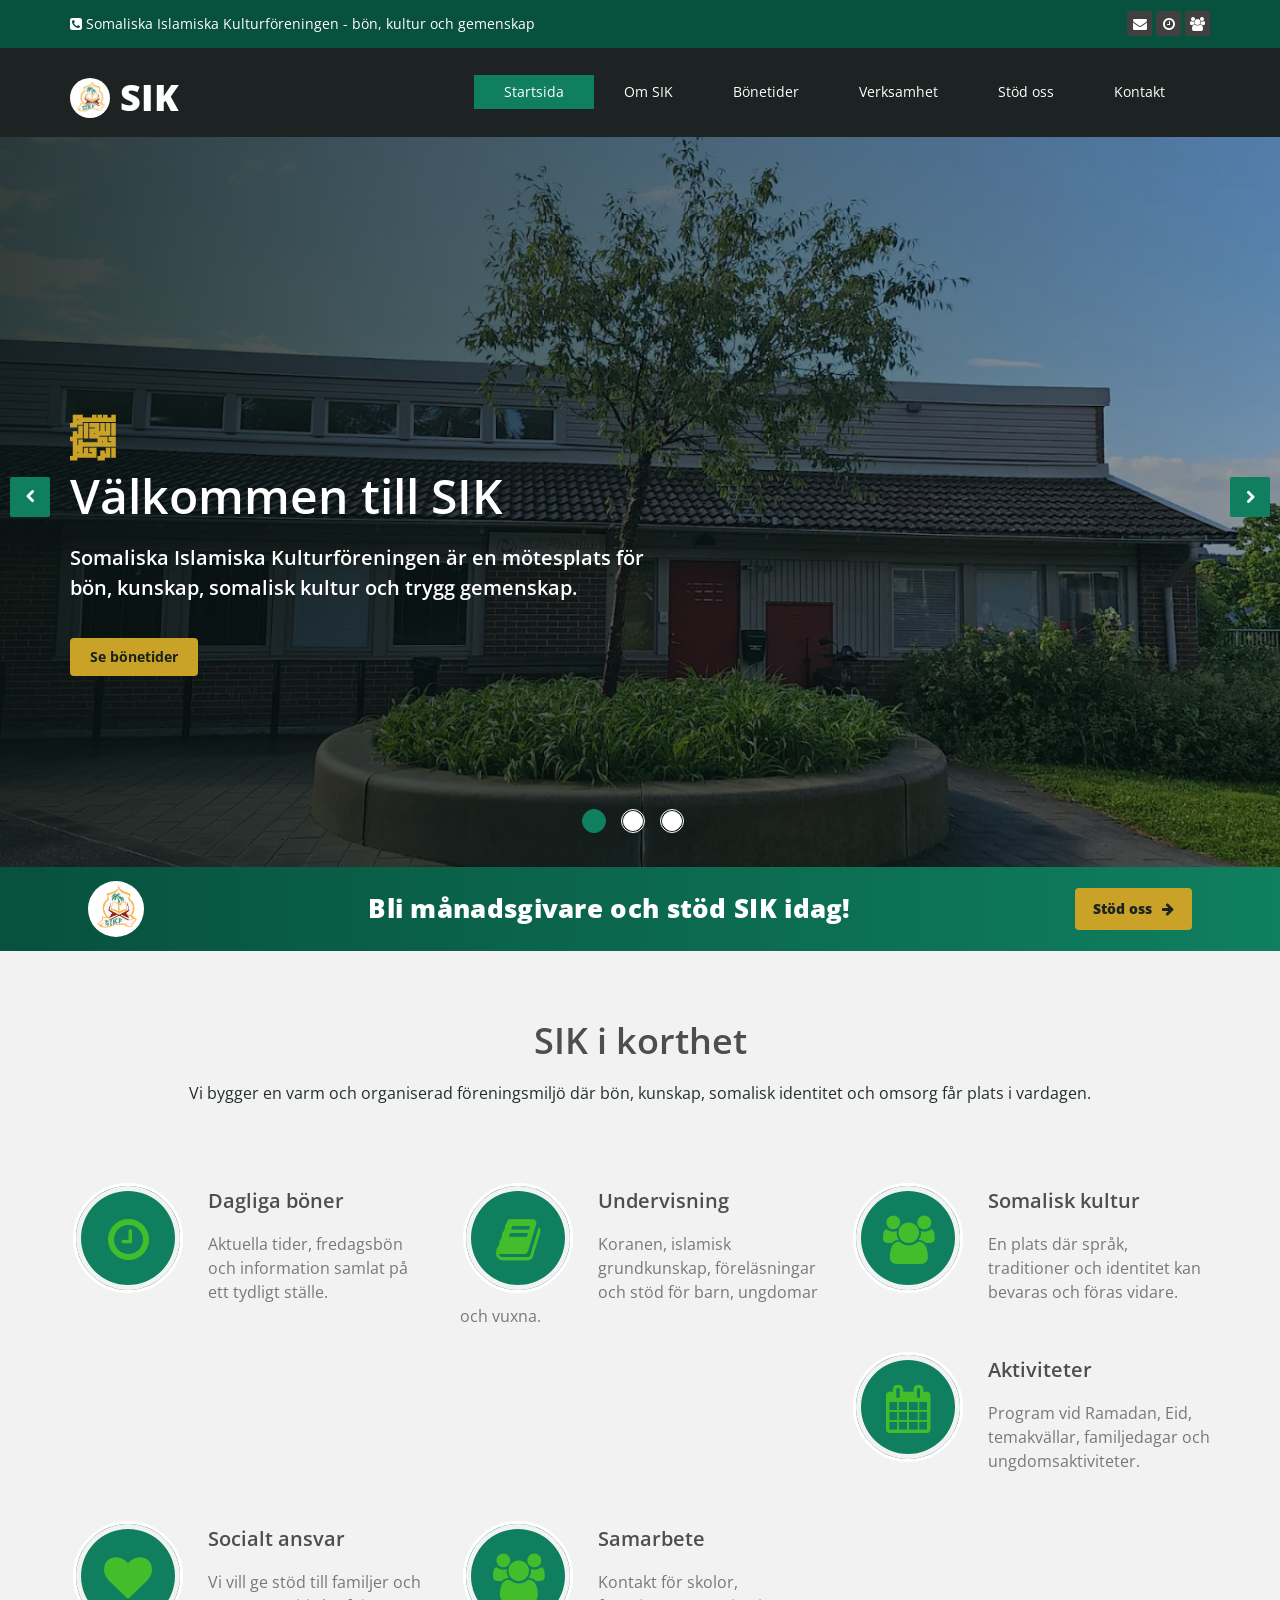
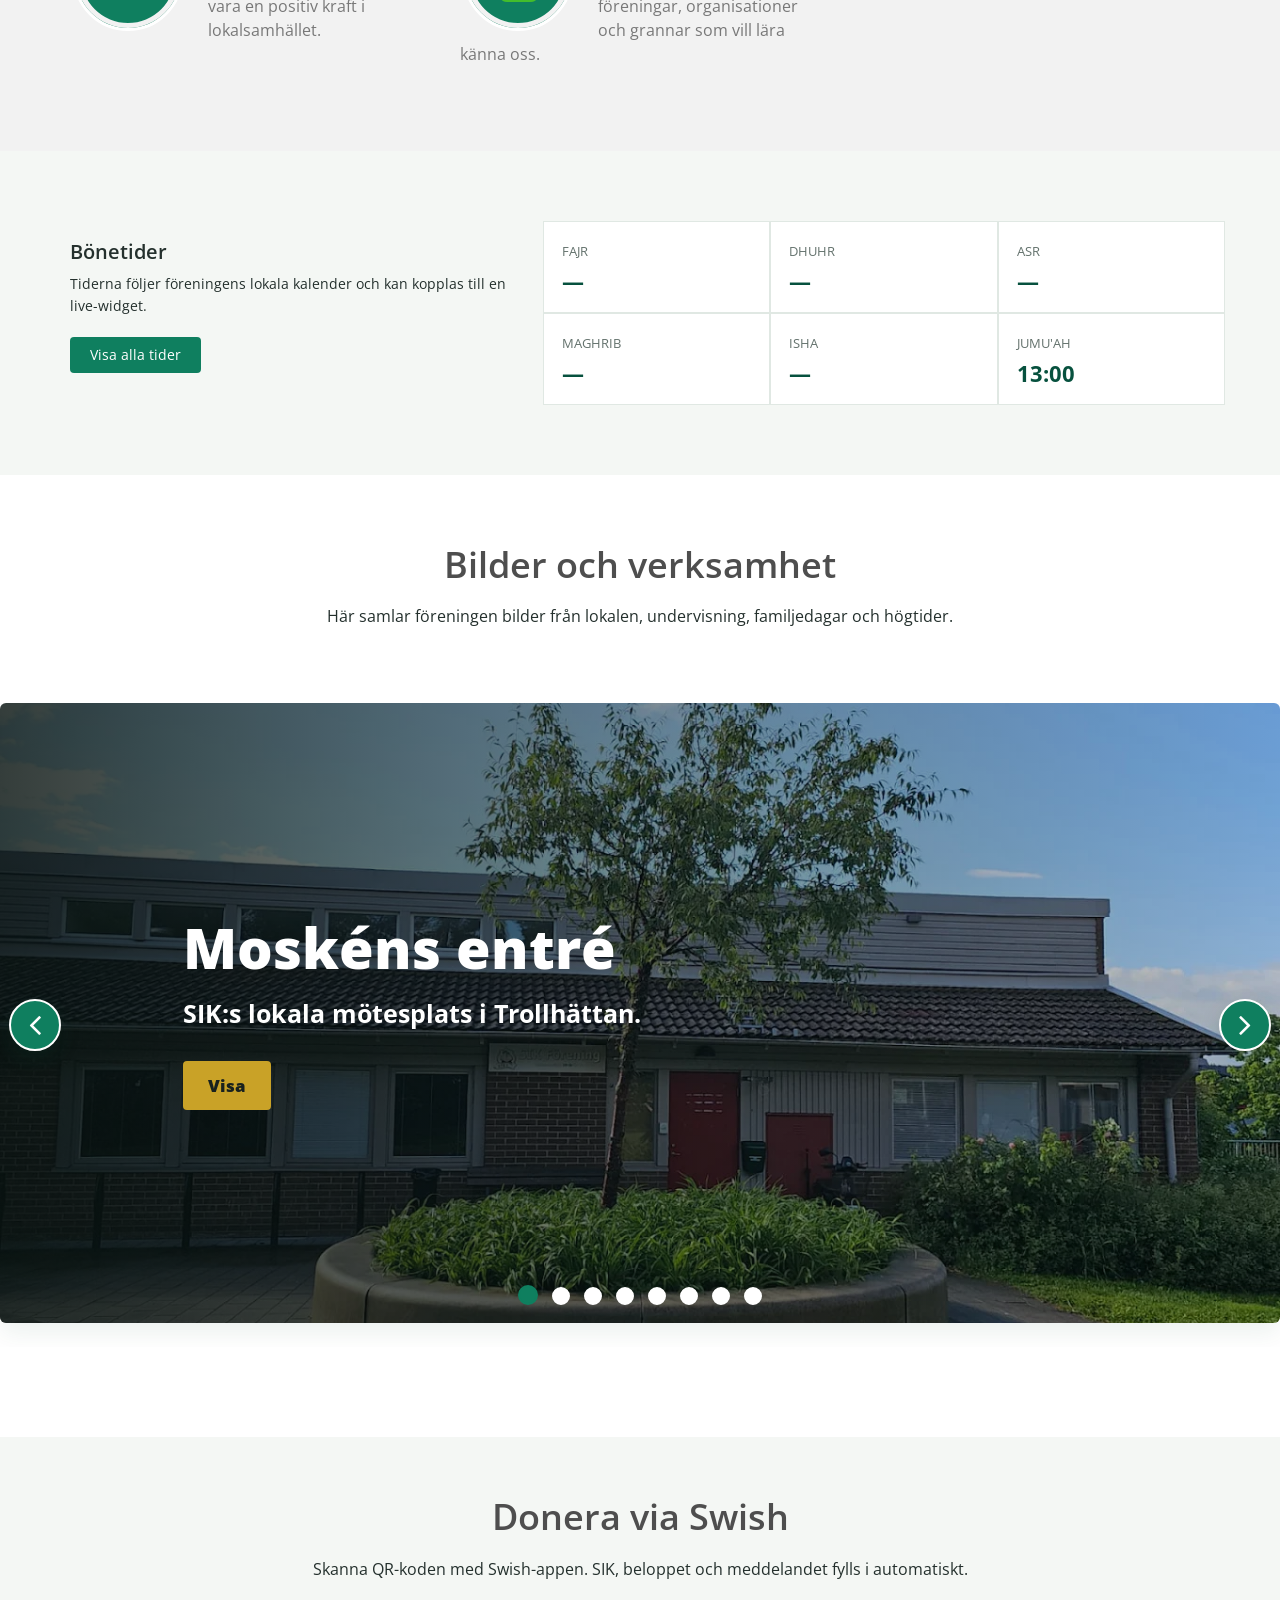
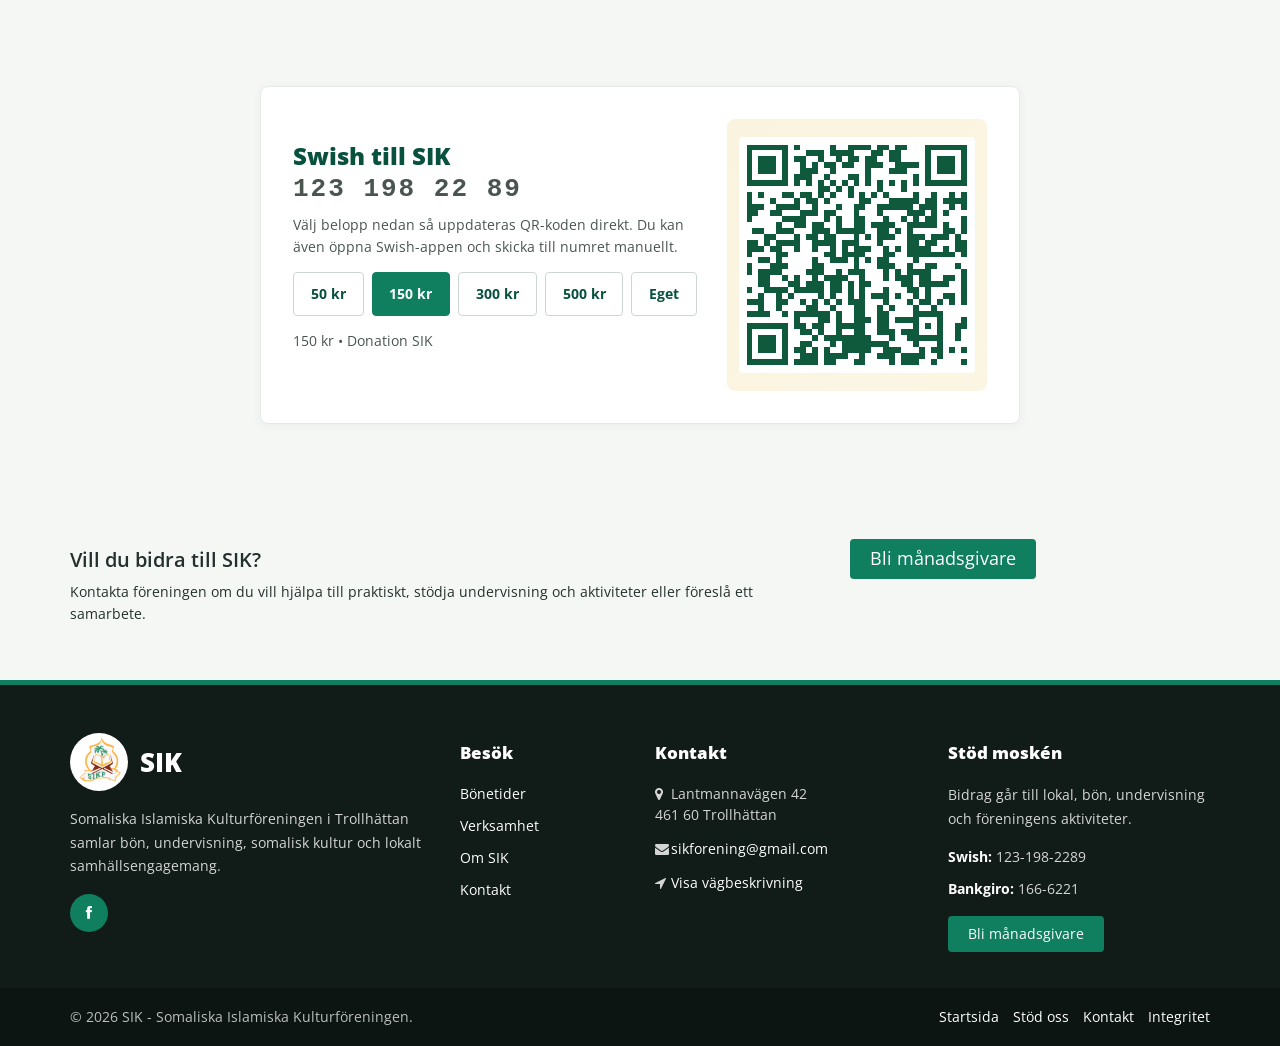
==== index.html @ 41d19cee "Rename SIK branding and polish Swedish copy" ====
<!DOCTYPE html>
<html lang="sv">
<head>
<meta charset="utf-8">
<meta name="viewport" content="width=device-width, initial-scale=1.0">
<meta name="description" content="SIK - Somaliska Islamiska Kulturföreningen, en mötesplats för bön, somalisk kultur, undervisning och gemenskap.">
<title>SIK | Somaliska Islamiska Kulturföreningen</title>
<link href="css/bootstrap.min.css" rel="stylesheet">
<link href="css/font-awesome.min.css" rel="stylesheet">
<link href="css/animate.min.css" rel="stylesheet">
<link href="css/main.css" rel="stylesheet">
<link href="css/responsive.css" rel="stylesheet">
<link href="css/custom.css" rel="stylesheet">
<link rel="shortcut icon" href="images/ico/favicon.ico">
</head>
<body class="homepage sik-site">
<header id="header">
<div class="top-bar">
<div class="container">
<div class="row">
<div class="col-sm-7 col-xs-12">
<div class="top-number"><p><i class="fa fa-phone-square"></i> Somaliska Islamiska Kulturföreningen - bön, kultur och gemenskap</p></div>
</div>
<div class="col-sm-5 col-xs-12">
<div class="social">
<ul class="social-share">
<li><a href="contact-us.html" aria-label="Kontakt"><i class="fa fa-envelope"></i></a></li>
<li><a href="prayers.html" aria-label="Bönetider"><i class="fa fa-clock-o"></i></a></li>
<li><a href="portfolio.html" aria-label="Verksamhet"><i class="fa fa-users"></i></a></li>
</ul>
</div>
</div>
</div>
</div>
</div>
<nav class="navbar navbar-inverse" role="banner">
<div class="container">
<div class="navbar-header">
<button type="button" class="navbar-toggle" data-toggle="collapse" data-target=".navbar-collapse">
<span class="sr-only">Visa meny</span>
<span class="icon-bar"></span>
<span class="icon-bar"></span>
<span class="icon-bar"></span>
</button>
<a class="navbar-brand brand-text" href="index.html"><img src="images/sik-real/facebook-profile.png" alt="SIK logotyp" class="brand-logo"><span>SIK</span></a>
</div>
<div class="collapse navbar-collapse navbar-right">
<ul class="nav navbar-nav">
<li class="active"><a href="index.html">Startsida</a></li>
<li><a href="about-us.html">Om SIK</a></li>
<li><a href="prayers.html">Bönetider</a></li>
<li><a href="portfolio.html">Verksamhet</a></li>
<li><a href="stod-oss.html">Stöd oss</a></li>
<li><a href="contact-us.html">Kontakt</a></li>
</ul>
</div>
</div>
</nav>
</header>

<section id="main-slider" class="no-margin">
<div class="carousel slide">
<ol class="carousel-indicators">
<li data-target="#main-slider" data-slide-to="0" class="active"></li>
<li data-target="#main-slider" data-slide-to="1"></li>
<li data-target="#main-slider" data-slide-to="2"></li>
</ol>
<div class="carousel-inner">
<div class="item active" style="background-image:url(images/sik-real/moske-entre.webp)">
<div class="container">
<div class="row slide-margin">
<div class="col-sm-7">
<div class="carousel-content">
<p class="hero-kicker animation animated-item-1">﷽</p>
<h1 class="animation animated-item-2">Välkommen till SIK</h1>
<h2 class="animation animated-item-3">Somaliska Islamiska Kulturföreningen är en mötesplats för bön, kunskap, somalisk kultur och trygg gemenskap.</h2>
<a class="btn-slide animation animated-item-4" href="prayers.html">Se bönetider</a>
</div>
</div>
</div>
</div>
</div>
<div class="item" style="background-image:url(images/portfolio/Folket_ber.jpg)">
<div class="container">
<div class="row slide-margin">
<div class="col-sm-7">
<div class="carousel-content">
<p class="hero-kicker animation animated-item-1">Gemenskap</p>
<h1 class="animation animated-item-2">Tro, kultur och språk</h1>
<h2 class="animation animated-item-3">Vi stärker islamisk kunskap, somaliskt språk och kulturarv genom undervisning, familjeaktiviteter och socialt stöd.</h2>
<a class="btn-slide animation animated-item-4" href="portfolio.html">Utforska verksamhet</a>
</div>
</div>
</div>
</div>
</div>
<div class="item" style="background-image:url(images/portfolio/Eid_tillsammans.jpg)">
<div class="container">
<div class="row slide-margin">
<div class="col-sm-7">
<div class="carousel-content">
<p class="hero-kicker animation animated-item-1">Besök oss</p>
<h1 class="animation animated-item-2">Öppet för familjer och lokalsamhället</h1>
<h2 class="animation animated-item-3">Kontakta oss om du vill veta mer, bidra frivilligt, samarbeta eller besöka föreningen.</h2>
<a class="btn-slide animation animated-item-4" href="contact-us.html">Kontakta SIK</a>
</div>
</div>
</div>
</div>
</div>
</div>
</div>
<a class="prev hidden-xs" href="#main-slider" data-slide="prev"><i class="fa fa-chevron-left"></i></a>
<a class="next hidden-xs" href="#main-slider" data-slide="next"><i class="fa fa-chevron-right"></i></a>
</section>

<a class="sik-donor-banner" href="stod-oss.html" aria-label="Bli månadsgivare och stöd SIK">
<div class="container">
<span class="sik-donor-banner__logo"><img src="images/sik-real/facebook-profile.png" alt="SIK logotyp"></span>
<span class="sik-donor-banner__text">Bli månadsgivare och stöd SIK idag!</span>
<span class="sik-donor-banner__cta">Stöd oss <i class="fa fa-arrow-right"></i></span>
</div>
</a>

<section id="feature" class="sik-intro">
<div class="container">
<div class="center wow fadeInDown">
<h2>SIK i korthet</h2>
<p class="lead">Vi bygger en varm och organiserad föreningsmiljö där bön, kunskap, somalisk identitet och omsorg får plats i vardagen.</p>
</div>
<div class="row">
<div class="features">
<div class="col-md-4 col-sm-6 wow fadeInDown">
<div class="feature-wrap">
<i class="fa fa-clock-o"></i>
<h2>Dagliga böner</h2>
<h3>Aktuella tider, fredagsbön och information samlat på ett tydligt ställe.</h3>
</div>
</div>
<div class="col-md-4 col-sm-6 wow fadeInDown">
<div class="feature-wrap">
<i class="fa fa-book"></i>
<h2>Undervisning</h2>
<h3>Koranen, islamisk grundkunskap, föreläsningar och stöd för barn, ungdomar och vuxna.</h3>
</div>
</div>
<div class="col-md-4 col-sm-6 wow fadeInDown">
<div class="feature-wrap">
<i class="fa fa-users"></i>
<h2>Somalisk kultur</h2>
<h3>En plats där språk, traditioner och identitet kan bevaras och föras vidare.</h3>
</div>
</div>
<div class="col-md-4 col-sm-6 wow fadeInDown">
<div class="feature-wrap">
<i class="fa fa-calendar"></i>
<h2>Aktiviteter</h2>
<h3>Program vid Ramadan, Eid, temakvällar, familjedagar och ungdomsaktiviteter.</h3>
</div>
</div>
<div class="col-md-4 col-sm-6 wow fadeInDown">
<div class="feature-wrap">
<i class="fa fa-heart"></i>
<h2>Socialt ansvar</h2>
<h3>Vi vill ge stöd till familjer och vara en positiv kraft i lokalsamhället.</h3>
</div>
</div>
<div class="col-md-4 col-sm-6 wow fadeInDown">
<div class="feature-wrap">
<i class="fa fa-users"></i>
<h2>Samarbete</h2>
<h3>Kontakt för skolor, föreningar, organisationer och grannar som vill lära känna oss.</h3>
</div>
</div>
</div>
</div>
</div>
</section>

<section class="sik-prayer-band">
<div class="container">
<div class="row">
<div class="col-md-5">
<h2>Bönetider</h2>
<p>Tiderna följer föreningens lokala kalender och kan kopplas till en live-widget.</p>
<a class="btn btn-primary" href="prayers.html">Visa alla tider</a>
</div>
<div class="col-md-7">
<div class="row prayer-mini-grid">
<div class="col-xs-6 col-sm-4"><span>Fajr</span><strong data-prayer="Fajr">—</strong></div>
<div class="col-xs-6 col-sm-4"><span>Dhuhr</span><strong data-prayer="Dhuhr">—</strong></div>
<div class="col-xs-6 col-sm-4"><span>Asr</span><strong data-prayer="Asr">—</strong></div>
<div class="col-xs-6 col-sm-4"><span>Maghrib</span><strong data-prayer="Maghrib">—</strong></div>
<div class="col-xs-6 col-sm-4"><span>Isha</span><strong data-prayer="Isha">—</strong></div>
<div class="col-xs-6 col-sm-4"><span>Jumu'ah</span><strong>13:00</strong></div>
</div>
</div>
</div>
</div>
</section>

<section id="recent-works">
<div class="container">
<div class="center wow fadeInDown">
<h2>Bilder och verksamhet</h2>
<p class="lead">Här samlar föreningen bilder från lokalen, undervisning, familjedagar och högtider.</p>
</div>
<div id="home-gallery-carousel" class="carousel slide sik-image-carousel" data-ride="carousel" data-interval="4500">
<ol class="carousel-indicators sik-image-indicators">
<li data-target="#home-gallery-carousel" data-slide-to="0" class="active"></li>
<li data-target="#home-gallery-carousel" data-slide-to="1"></li>
<li data-target="#home-gallery-carousel" data-slide-to="2"></li>
<li data-target="#home-gallery-carousel" data-slide-to="3"></li>
<li data-target="#home-gallery-carousel" data-slide-to="4"></li>
<li data-target="#home-gallery-carousel" data-slide-to="5"></li>
<li data-target="#home-gallery-carousel" data-slide-to="6"></li>
<li data-target="#home-gallery-carousel" data-slide-to="7"></li>
</ol>
<div class="carousel-inner" role="listbox">
<div class="item active">
<div class="sik-carousel-card">
<div class="recent-work-wrap"><img class="img-responsive" src="images/sik-real/moske-entre.webp" alt="Entrén till SIK:s moské i Trollhättan"><div class="overlay"><div class="recent-work-inner"><h3><a href="portfolio.html">Moskéns entré</a></h3><p>SIK:s lokala mötesplats i Trollhättan.</p><a class="preview" href="images/sik-real/moske-entre.webp" rel="prettyPhoto"><i class="fa fa-eye"></i> Visa</a></div></div></div>
</div>
</div>
<div class="item">
<div class="sik-carousel-card">
<div class="recent-work-wrap"><img class="img-responsive" src="images/portfolio/Folket_ber.jpg" alt="Församlingen ber tillsammans"><div class="overlay"><div class="recent-work-inner"><h3><a href="portfolio.html">Bön och samling</a></h3><p>Gemensam bön och andlig ro.</p><a class="preview" href="images/portfolio/Folket_ber.jpg" rel="prettyPhoto"><i class="fa fa-eye"></i> Visa</a></div></div></div>
</div>
</div>
<div class="item">
<div class="sik-carousel-card">
<div class="recent-work-wrap"><img class="img-responsive" src="images/portfolio/Imamen.jpg" alt="Imamen i moskén"><div class="overlay"><div class="recent-work-inner"><h3><a href="portfolio.html">Kunskap</a></h3><p>Koranen, islam och föreläsningar.</p><a class="preview" href="images/portfolio/Imamen.jpg" rel="prettyPhoto"><i class="fa fa-eye"></i> Visa</a></div></div></div>
</div>
</div>
<div class="item">
<div class="sik-carousel-card">
<div class="recent-work-wrap"><img class="img-responsive" src="images/portfolio/Iftar_tillsammans.jpg" alt="Iftar tillsammans i föreningen"><div class="overlay"><div class="recent-work-inner"><h3><a href="portfolio.html">Gemenskap</a></h3><p>Iftar, Eid och familjeprogram.</p><a class="preview" href="images/portfolio/Iftar_tillsammans.jpg" rel="prettyPhoto"><i class="fa fa-eye"></i> Visa</a></div></div></div>
</div>
</div>
<div class="item">
<div class="sik-carousel-card">
<div class="recent-work-wrap"><img class="img-responsive" src="images/portfolio/Eid_tillsammans.jpg" alt="Eid tillsammans"><div class="overlay"><div class="recent-work-inner"><h3><a href="portfolio.html">Eid tillsammans</a></h3><p>Högtid, glädje och gemenskap.</p><a class="preview" href="images/portfolio/Eid_tillsammans.jpg" rel="prettyPhoto"><i class="fa fa-eye"></i> Visa</a></div></div></div>
</div>
</div>
<div class="item">
<div class="sik-carousel-card">
<div class="recent-work-wrap"><img class="img-responsive" src="images/portfolio/Aktivet_med_barnen.jpg" alt="Aktivitet med barnen"><div class="overlay"><div class="recent-work-inner"><h3><a href="portfolio.html">Barnaktiviteter</a></h3><p>Lärande och trygg gemenskap.</p><a class="preview" href="images/portfolio/Aktivet_med_barnen.jpg" rel="prettyPhoto"><i class="fa fa-eye"></i> Visa</a></div></div></div>
</div>
</div>
<div class="item">
<div class="sik-carousel-card">
<div class="recent-work-wrap"><img class="img-responsive" src="images/portfolio/Bussen_till_djurparken.jpg" alt="Bussen till djurparken"><div class="overlay"><div class="recent-work-inner"><h3><a href="portfolio.html">Utflykter</a></h3><p>Aktiviteter utanför lokalen.</p><a class="preview" href="images/portfolio/Bussen_till_djurparken.jpg" rel="prettyPhoto"><i class="fa fa-eye"></i> Visa</a></div></div></div>
</div>
</div>
<div class="item">
<div class="sik-carousel-card">
<div class="recent-work-wrap"><img class="img-responsive" src="images/portfolio/Fotball_turnering_vinnarna.jpg" alt="Vinnarna i fotbollsturneringen"><div class="overlay"><div class="recent-work-inner"><h3><a href="portfolio.html">Fotbollsturnering</a></h3><p>Ungdomar, laganda och priser.</p><a class="preview" href="images/portfolio/Fotball_turnering_vinnarna.jpg" rel="prettyPhoto"><i class="fa fa-eye"></i> Visa</a></div></div></div>
</div>
</div>
</div>
<a class="left carousel-control" href="#home-gallery-carousel" data-slide="prev" aria-label="Föregående bild"><i class="fa fa-angle-left"></i></a>
<a class="right carousel-control" href="#home-gallery-carousel" data-slide="next" aria-label="Nästa bild"><i class="fa fa-angle-right"></i></a>
</div>
</div>
</section>

<section class="sik-swish-section">
<div class="container">
<div class="center wow fadeInDown">
<h2>Donera via Swish</h2>
<p class="lead">Skanna QR-koden med Swish-appen. SIK, beloppet och meddelandet fylls i automatiskt.</p>
</div>
<div class="sik-swish-widget">
<div class="sik-swish-info">
<h3>Swish till SIK</h3>
<p class="sik-swish-number">123 198 22 89</p>
<p>Välj belopp nedan så uppdateras QR-koden direkt. Du kan även öppna Swish-appen och skicka till numret manuellt.</p>
<div class="sik-swish-amounts">
<button type="button" class="sik-swish-amount" data-amount="50">50 kr</button>
<button type="button" class="sik-swish-amount active" data-amount="150">150 kr</button>
<button type="button" class="sik-swish-amount" data-amount="300">300 kr</button>
<button type="button" class="sik-swish-amount" data-amount="500">500 kr</button>
<button type="button" class="sik-swish-amount" data-amount="custom">Eget</button>
</div>
<div class="sik-swish-custom-wrap" style="display:none">
<input type="number" class="sik-swish-custom form-control" placeholder="Ange belopp i kr" min="1" step="1">
</div>
<p class="sik-swish-summary">150 kr • Donation SIK</p>
</div>
<div class="sik-swish-qr-wrap">
<div class="sik-swish-qr" aria-label="Swish QR-kod"></div>
</div>
</div>
</div>
</section>

<section class="sik-cta">
<div class="container">
<div class="row">
<div class="col-md-8">
<h2>Vill du bidra till SIK?</h2>
<p>Kontakta föreningen om du vill hjälpa till praktiskt, stödja undervisning och aktiviteter eller föreslå ett samarbete.</p>
</div>
<div class="col-md-4 text-md-right">
<a class="btn btn-primary btn-lg" href="stod-oss.html">Bli månadsgivare</a>
</div>
</div>
</div>
</section>

<footer id="footer" class="sik-site-footer">
<div class="sik-footer-main">
<div class="container">
<div class="row">
<div class="col-md-4 col-sm-6 sik-footer-brand">
<a class="sik-footer-logo" href="index.html"><img src="images/sik-real/facebook-profile.png" alt="SIK logotyp"><span>SIK</span></a>
<p>Somaliska Islamiska Kulturföreningen i Trollhättan samlar bön, undervisning, somalisk kultur och lokalt samhällsengagemang.</p>
<div class="sik-footer-social"><a href="https://www.facebook.com/Masjidka" target="_blank" rel="noopener" aria-label="SIK på Facebook"><i class="fa fa-facebook"></i></a></div>
</div>
<div class="col-md-2 col-sm-6 sik-footer-links">
<h3>Besök</h3>
<ul>
<li><a href="prayers.html">Bönetider</a></li>
<li><a href="portfolio.html">Verksamhet</a></li>
<li><a href="about-us.html">Om SIK</a></li>
<li><a href="contact-us.html">Kontakt</a></li>
</ul>
</div>
<div class="col-md-3 col-sm-6 sik-footer-contact">
<h3>Kontakt</h3>
<ul>
<li><i class="fa fa-map-marker"></i><span>Lantmannavägen 42<br>461 60 Trollhättan</span></li>
<li><i class="fa fa-envelope"></i><a href="mailto:sikforening@gmail.com">sikforening@gmail.com</a></li>
<li><i class="fa fa-location-arrow"></i><a href="https://www.google.com/maps/search/?api=1&query=Lantmannav%C3%A4gen%2042%2C%20461%2060%20Trollh%C3%A4ttan" target="_blank" rel="noopener">Visa vägbeskrivning</a></li>
</ul>
</div>
<div class="col-md-3 col-sm-6 sik-footer-support">
<h3>Stöd moskén</h3>
<p>Bidrag går till lokal, bön, undervisning och föreningens aktiviteter.</p>
<ul>
<li><strong>Swish:</strong> 123-198-2289</li>
<li><strong>Bankgiro:</strong> 166-6221</li>
</ul>
<a class="btn btn-primary" href="stod-oss.html">Bli månadsgivare</a>
</div>
</div>
</div>
</div>
<div class="sik-footer-bottom">
<div class="container">
<div class="row">
<div class="col-sm-6">&copy; 2026 SIK - Somaliska Islamiska Kulturföreningen.</div>
<div class="col-sm-6"><ul class="sik-footer-mini"><li><a href="index.html">Startsida</a></li><li><a href="stod-oss.html">Stöd oss</a></li><li><a href="contact-us.html">Kontakt</a></li><li><a href="integritetspolicy.html">Integritet</a></li></ul></div>
</div>
</div>
</div>
</footer>

<script src="js/jquery.js"></script>
<script src="js/bootstrap.min.js"></script>
<script src="js/jquery.isotope.min.js"></script>
<script src="js/main.js"></script>
<script src="js/wow.min.js"></script>
<script src="js/qrcode.min.js"></script>
<script src="js/sik-swish.js"></script>
<script src="js/sik-prayer-times.js"></script>
</body>
</html>
---- css/main.css ----
@import url(https://fonts.googleapis.com/css?family=Open+Sans:300italic,400italic,600italic,700italic,800italic,400,600,700,300,800);


/*************************
*******Typography******
**************************/

body {
  background: #fff;
  font-family: 'Open Sans', sans-serif;
  color:#4e4e4e;
  line-height: 22px;
}

h1,
h2,
h3,
h4,
h5,
h6 {
  font-weight: 600; 
  font-family: 'Open Sans', sans-serif;
  color:#4e4e4e;
}

h1{
  font-size: 36px;
  color:#fff;
}

h2{
  font-size: 20px;
}

h3{
  font-size: 16px;
  color: #787878;
  font-weight: 400;
  line-height: 24px;
}

h4{
  font-size: 16px;
}

a {
  color: #1EBB11;
  -webkit-transition: color 300ms, background-color 300ms;
  -moz-transition: color 300ms, background-color 300ms;
  -o-transition:  color 300ms, background-color 300ms;
  transition:  color 300ms, background-color 300ms;
}

a:hover, a:focus {
  color: #d43133;
}

hr {
  border-top: 1px solid #e5e5e5;
  border-bottom: 1px solid #fff;
}


.btn-primary {
  padding: 8px 20px;
  background: #1EBB11;
  color: #fff;
  border-radius: 4px;
  border:none;
  margin-top: 10px;
}


.btn-primary:hover, 
.btn-primary:focus{
  background: #1EBB11;
  outline: none;
  box-shadow: none;
} 

.btn-transparent {
  border: 3px solid #fff;
  background: transparent;
  color: #fff;
}

.btn-transparent:hover {
  border-color: rgba(255, 255, 255, 0.5);
}

a:hover,
a:focus {
  color: #111;
  text-decoration: none;
  outline: none;
}

.dropdown-menu {
  margin-top: -1px;
  min-width: 180px;
}

.center h2{
  font-size: 36px;
  margin-top: 0;
  margin-bottom: 20px;
}

.media>.pull-left{
  margin-right: 20px;
}

.media>.pull-right{
  margin-left: 20px;
}

body > section {
  padding: 70px 0;
}

.center {
  text-align: center;
  padding-bottom: 55px;
}

.scaleIn {
  -webkit-animation-name: scaleIn;
  animation-name: scaleIn;
}

.lead{
  font-size: 16px;
  line-height: 24px;
  font-weight: 400;
}

.transparent-bg {
  background-color: transparent !important;
  margin-bottom: 0;
}

@-webkit-keyframes scaleIn {
  0% {
    opacity: 0;
    -webkit-transform: scale(0);
    transform: scale(0);
  }

  100% {
    opacity: 1;
    -webkit-transform: scale(1);
    transform: scale(1);
  }
}

@keyframes scaleIn {
  0% {
    opacity: 0;
    -webkit-transform: scale(0);
    -ms-transform: scale(0);
    transform: scale(0);
  }

  100% {
    opacity: 1;
    -webkit-transform: scale(1);
    -ms-transform: scale(1);
    transform: scale(1);
  }
}


/*************************
*******Header******
**************************/

#header .search{
  display: inline-block;
}

.navbar>.container .navbar-brand{
  margin-left: 0;
}

.top-bar {
  padding: 10px 0;
  background: #A7A7A7;
  border-bottom: 1px solid #222;
  line-height: 28px;
}

.top-number{
  color: #fff;
}

.top-number p{
  margin: 0
}

.social{
  text-align: right;
}

.social-share{
 display: inline-block;
 list-style: none;
 padding: 0;
 margin: 0;
}

ul.social-share li {
  display: inline-block;
}

ul.social-share li a {
  display: inline-block;
  color: #fff;
  background: #404040;
  width: 25px;
  height: 25px;
  line-height: 25px;
  text-align: center;
  border-radius: 2px;
}

ul.social-share li a:hover {
  background: #1EBB11;
  color: #fff;
}

.search i {
  color: #fff;
}

input.search-form{
  background: transparent;
  border: 0 none;
  width: 60px;
  padding: 0 10px;
  color: #FFF;
  -webkit-transition: all 400ms;
  -moz-transition: all 400ms;
  -ms-transition: all 400ms;
  -o-transition: all 400ms;
  transition: all 400ms;
}

input.search-form::-webkit-input-placeholder{
  color: transparent;
}

input.search-form:hover::-webkit-input-placeholder {
  color: #fff;
}

input.search-form:hover {
  width: 180px;
}

.navbar-brand {
  padding: 0;
  margin:0;
}

.navbar {
  border-radius: 0;
  margin-bottom: 0;
  background: rgba(58, 56, 56, 0.93);
  padding: 15px 0;
  padding-bottom: 0;
}

 .navbar-nav{
  margin-top: 12px;
 }

.navbar-nav>li{
  padding-bottom: 28px;
}

.navbar-inverse .navbar-nav > li > a {
  padding: 5px 30px;
  margin: 0;
  color: #fff;
  line-height: 24px;
  display: inline-block;
}

.navbar-inverse .navbar-nav > li > a:hover{
	background-color: #0B9B2D;
  color: #fff;
}

.navbar-inverse {
  border: none;
}

.navbar-inverse .navbar-brand {
  font-size: 36px;
  line-height: 50px;
  color: #fff;
}

.navbar-inverse .navbar-nav > .active > a,
.navbar-inverse .navbar-nav > .active > a:hover,
.navbar-inverse .navbar-nav > .active > a:focus,
.navbar-inverse .navbar-nav > .open > a,
.navbar-inverse .navbar-nav > .open > a:hover,
.navbar-inverse .navbar-nav > .open > a:focus {
  background-color: #1EBB11;
  color: #fff;
}

.navbar-inverse .navbar-nav .dropdown-menu {
  background-color: rgba(0,0,0,.85);
  -webkit-box-shadow: 0 3px 8px rgba(0, 0, 0, 0.125);
  -moz-box-shadow: 0 3px 8px rgba(0, 0, 0, 0.125);
  box-shadow: 0 3px 8px rgba(0, 0, 0, 0.125);
  border: 0;
  padding: 0;
  margin-top: 0;
  border-top: 0;
  border-radius: 0;
  left: 0;
}

.navbar-inverse .navbar-nav .dropdown-menu:before{
  position: absolute;
  top:0;
}

.navbar-inverse .navbar-nav .dropdown-menu > li > a {
  padding: 8px 15px;
  color: #fff;
}

.navbar-inverse .navbar-nav .dropdown-menu > li:hover > a,
.navbar-inverse .navbar-nav .dropdown-menu > li:focus > a,
.navbar-inverse .navbar-nav .dropdown-menu > li.active > a {
  background-color: #1EBB11;
  color: #fff;
}

.navbar-inverse .navbar-nav .dropdown-menu > li:last-child > a {
  border-radius: 0 0 3px 3px;
}

.navbar-inverse .navbar-nav .dropdown-menu > li.divider {
  background-color: transparent;
}

.navbar-inverse .navbar-collapse,
.navbar-inverse .navbar-form {
  border-top: 0;
  padding-bottom: 0;
}


/*************************
*******Home Page******
**************************/


#main-slider {
  position: relative;
}

.no-margin {
  margin: 0;
  padding: 0;
}

#main-slider .carousel .carousel-content {
  margin-top: 150px;
}

#main-slider .carousel .slide-margin{
  margin-top: 140px;
}

#main-slider .carousel h2 {
  color: #fff;
}

#main-slider .carousel .btn-slide {
  padding: 8px 20px;
  background: #534B57;
  color: #fff;
  margin-top: 25px;
  display: inline-block;
}

#main-slider .carousel .slider-img{
  text-align: right;
  position: absolute;
}


#main-slider .carousel .item {
  background-position: 50%;
  background-repeat: no-repeat;
  background-size: cover;
  left: 0 !important;
  opacity: 0;
  top: 0;
  position: absolute;
  width: 100%;
  display: block !important;
  height: 730px;
  -webkit-transition: opacity ease-in-out 500ms;
  -moz-transition: opacity ease-in-out 500ms;
  -o-transition: opacity ease-in-out 500ms;
  transition: opacity ease-in-out 500ms;
}

#main-slider .carousel .item:first-child {
  top: auto;
  position: relative;
}

#main-slider .carousel .item.active {
  opacity: 1;
  -webkit-transition: opacity ease-in-out 500ms;
  -moz-transition: opacity ease-in-out 500ms;
  -o-transition: opacity ease-in-out 500ms;
  transition: opacity ease-in-out 500ms;
  z-index: 1;
}

#main-slider .prev,
#main-slider .next {
  position: absolute;
  top: 50%;
  background-color: #1EBB11;
  color: #fff;
  display: inline-block;
  margin-top: -25px;
  height: 40px;
  line-height: 40px;
  width: 40px;
  line-height: 40px;
  text-align: center;
  border-radius: 2px;
  z-index: 5;
}

#main-slider .prev:hover,
#main-slider .next:hover {
  background-color: #000;
}

#main-slider .prev {
  left: 10px;
}

#main-slider .next {
  right: 10px;
}

#main-slider .carousel-indicators li {
  width: 20px;
  height: 20px;
  background-color: #fff;
  margin: 0 15px 0 0;
  position: relative;
}

#main-slider .carousel-indicators li:after {
  position: absolute;
  content: "";
  width: 24px;
  height: 24px;
  border-radius: 100%;
  background: rgba(0, 0, 0, 0);
  border: 1px solid #FFF;
  left: -3px;
  top: -3px;
}

#main-slider .carousel-indicators .active{
  width: 20px;
  height: 20px;
  background-color: #1EBB11;
   margin: 0 15px 0 0;
   border: 1px solid #1EBB11;
   position: relative;
}

#main-slider .carousel-indicators .active:after {
  position: absolute;
  content: "";
  width: 24px;
  height: 24px;
  border-radius: 100%;
  background: #2DC52D;
  border: 1px solid #2DC52D;
  left: -3px;
  top: -3px;
}

#main-slider .active .animation.animated-item-1 {
  -webkit-animation: fadeInUp 300ms linear 300ms both;
  -moz-animation: fadeInUp 300ms linear 300ms both;
  -o-animation: fadeInUp 300ms linear 300ms both;
  -ms-animation: fadeInUp 300ms linear 300ms both;
  animation: fadeInUp 300ms linear 300ms both;
}

#main-slider .active .animation.animated-item-2 {
  -webkit-animation: fadeInUp 300ms linear 600ms both;
  -moz-animation: fadeInUp 300ms linear 600ms both;
  -o-animation: fadeInUp 300ms linear 600ms both;
  -ms-animation: fadeInUp 300ms linear 600ms both;
  animation: fadeInUp 300ms linear 600ms both;
}

#main-slider .active .animation.animated-item-3 {
  -webkit-animation: fadeInUp 300ms linear 900ms both;
  -moz-animation: fadeInUp 300ms linear 900ms both;
  -o-animation: fadeInUp 300ms linear 900ms both;
  -ms-animation: fadeInUp 300ms linear 900ms both;
  animation: fadeInUp 300ms linear 900ms both;
}

#main-slider .active .animation.animated-item-4 {
  -webkit-animation: fadeInUp 300ms linear 1200ms both;
  -moz-animation: fadeInUp 300ms linear 1200ms both;
  -o-animation: fadeInUp 300ms linear 1200ms both;
  -ms-animation: fadeInUp 300ms linear 1200ms both;
  animation: fadeInUp 300ms linear 1200ms both;
}

#feature {
  background: #f2f2f2;
  padding-bottom: 40px;
}

.features{
  padding: 0;
}

.feature-wrap {
  margin-bottom: 35px;
  overflow: hidden;
}

.feature-wrap h2{
  margin-top: 10px;
}

.feature-wrap .pull-left {
  margin-right: 25px;
}

.feature-wrap i{
  font-size: 48px;
  height: 110px;
  width: 110px;
  margin: 3px;
  border-radius: 100%;
  line-height: 110px;
  text-align:center;
  background: #ffffff;
  color: #43BD2C;
  border: 3px solid #ffffff;
  box-shadow: inset 0 0 0 5px #f2f2f2;
  -webkit-box-shadow: inset 0 0 0 5px #f2f2f2;
  -webkit-transition: 500ms;
  -moz-transition: 500ms;
  -o-transition: 500ms;
  transition: 500ms;
  float: left;
  margin-right: 25px;
}

.feature-wrap i:hover {
  background: #43BD2C;
  color: #fff;
  box-shadow: inset 0 0 0 5px #43BD2C;
  -webkit-box-shadow: inset 0 0 0 5px #43BD2C;
  border: 3px solid #43BD2C;
}

#recent-works .col-xs-12.col-sm-4.col-md-3{
  padding: 0;
}

#recent-works{
    padding-bottom: 70px;
}

.recent-work-wrap {
  position: relative;
}

.recent-work-wrap img{
  width: 100%;
}

.recent-work-wrap .recent-work-inner{
  top: 0;
  background: transparent;
  opacity: .8;
  width: 100%;
  border-radius: 0;
  margin-bottom: 0;
}

.recent-work-wrap .recent-work-inner h3{
  margin: 10px 0;
}

.recent-work-wrap .recent-work-inner h3 a{
  font-size: 24px;
  color: #fff;
}

.recent-work-wrap .overlay {
  position: absolute;
  top: 0;
  left: 0;
  width: 100%;
  height: 100%;
  opacity: 0;
  border-radius: 0;
  background: #0DCA24;
  color: #fff;
  vertical-align: middle;
  -webkit-transition: opacity 500ms;
  -moz-transition: opacity 500ms;
  -o-transition: opacity 500ms;
  transition: opacity 500ms;  
  padding: 30px;
}

.recent-work-wrap .overlay .preview {
  bottom: 0;
  display: inline-block;
  height: 35px;
  line-height: 35px;
  border-radius: 0;
  background: transparent;
  text-align: center;
  color: #fff;
}

.recent-work-wrap:hover .overlay {
  opacity: 1;
}

#services {
  background: #000 url(../images/services/bg_services.png);
  background-size: cover;
}

#services .lead,
#services h2{
  color: #fff;
}

.services-wrap {
  padding: 40px 30px;
  background: #fff;
  border-radius: 4px;
  margin: 0 0 40px;
}

.services-wrap h3 {
  font-size: 20px;
  margin: 10px 0;
}

.services-wrap .pull-left {
  margin-right: 20px;
}

#middle {
  background: #f2f2f2;
}

.skill h2{
  margin-bottom: 25px;
}

.progress-wrap{
  position: relative;
}

.progress .color1,
.progress .color1 .bar-width{
  background: #2d7da4;
}

.progress .color2,
.progress .color2 .bar-width{
  background: #6aa42f;
}

.progress .color3,
.progress .color3 .bar-width{
  background: #ffcc33;
}

.progress .color4,
.progress .color4 .bar-width{
  background: #db3615;
}

.progress, 
.progress-bar {
  height: 15px;
  line-height: 15px;
  background: #e6e6e6;
  -webkit-box-shadow: none;
  -moz-box-shadow: none;
  box-shadow: none;
  border-radius: 0;
  overflow: visible;
  text-align: right;
}

.progress{
  position: relative;
}

.progress .bar-width{
  position: absolute;
  width: 40px;
  height: 20px;
  line-height: 20px;
  text-align: center;
  font-size: 12px;
  font-weight: 700;
  top: -30px;
  border-radius: 2px;
  margin-left: -30px;
}

.progress span{
  position: relative;
}

.progress span:before{
  content: " ";
  position: absolute;
  width: auto;
  height: auto;
  border-width: 8px 5px;
  border-style: solid;
  bottom: -15px;
  right: 8px;
}

.progress .color1 span:before{
  border-color: #2d7da4 transparent transparent transparent;
}

.progress .color2 span:before{
  border-color: #6aa42f transparent transparent transparent;
}

.progress .color3 span:before{
  border-color: #ffcc33 transparent transparent transparent;
}

.progress .color4 span:before{
  border-color: #db3615 transparent transparent transparent;
}

.accordion h2{
  margin-bottom: 25px;
}

.panel-default{
  border-color: transparent;
}

.panel-default>.panel-heading,
.panel{
  background-color: #e6e6e6; 
  border:0 none;
  box-shadow:none;
}

.panel-default>.panel-heading+.panel-collapse .panel-body{
  background: #fff;
  color: #858586;
}

.panel-body{
  padding: 20px 20px 10px;
}

.panel-group .panel+.panel{
  margin-top: 0;
  border-top: 1px solid #d9d9d9;
}

.panel-group .panel{
  border-radius: 0;
}

.panel-heading{
  border-radius: 0;
}

.panel-title>a{
  color: #4e4e4e;
}

.accordion-inner img{
  border-radius: 4px;
}

.accordion-inner h4{
  margin-top: 0;
}

.panel-heading.active{
  background: #1f1f20;
}

.panel-heading.active .panel-title>a{
  color:#fff;
}

a.accordion-toggle  i{
  width: 45px;
  line-height: 44px;
  font-size: 20px;
  margin-top: -10px;
  text-align: center;
  margin-right: -15px;
  background: #c9c9c9;
}

.panel-heading.active a.accordion-toggle i{
  background: #1EBB11;
  color: #fff;
}

.panel-heading.active a.accordion-toggle.collapsed i{
  background: #1EBB11;
  color: #fff;
}

.nav-tabs>li{
  margin-bottom: 0px;
  border-bottom: 1px solid #e6e6e6;
}

.nav-tabs{
  border-bottom: transparent;
  border-right: 1px solid #e6e6e6;
}

.nav-tabs>li>a {
  background: #f5f5f5;
  color: #666;
  border-radius: 0;
  border: 0 none;
  line-height: 24px;
  margin-right:0;
  padding: 13px 15px;
}

.nav-tabs li:last-child{
  border-bottom: 0 none;
} 

.nav-stacked>li+li{
  margin-top: 0;
}

.nav-tabs>li>a:hover{
  background: #1f1f20;
  color:#fff;
}

.nav-tabs>li.active>a, 
.nav-tabs>li.active>a:hover, 
.nav-tabs>li.active>a:focus {
  border: 0;
  color:#fff;
  background: #1f1f20;
  position: relative;
}

.nav-tabs>li.active>a:after {
  position: absolute;
  content:  "";
  width: auto;
  height: auto;
  border-style:solid;
  border-color: transparent transparent transparent #1f1f20;
  border-width: 25px 22px;
  right: -44px;
  top:0;
}

.tab-wrap{
  border:1px solid #e6e6e6;
  margin-bottom: 20px;
}

.tab-content{
  padding: 20px;
}

.tab-content h2{
  margin-top: 0;
}

.tab-content img{
  border-radius: 4px;
}

.testimonial h2{
  margin-top: 0;
}

.testimonial-inner {
  color:#858586;
  font-size: 14px;
}

.testimonial-inner .pull-left{
  border-right: 1px solid #e7e7e7;
  padding-right: 15px;
  position: relative;
}

.testimonial-inner .pull-left:after{
  content: "";
  position: absolute;
  width: 9px;
  height: 9px;
  top: 50%;
  margin-top: -5px;
  background: #FFF;
  -webkit-transform: rotate(45deg);
  border: 1px solid #e7e7e7;
  right: -5px;
  border-left: 0 none;
  border-bottom: 0 none;
}

#partner {
  background: url(../images/partners/partner_bg.png) 50% 50% no-repeat;
  background-size: cover;
}

#partner {
  color: #fff;
  text-align: center;
}

#partner h2, 
#partner h3 {
  color: #fff;
}

.partners ul {
  list-style: none;
  margin: 0;
  padding: 0;
}

.partners ul li{
  display: inline-block;
  float: left;
  width: 20%;
}

#conatcat-info{
  background: #fff url(../images/contact.png) no-repeat 90% 0;
  padding: 30px 0;
}

.contact-info i{
  width: 60px;
  height: 60px;
  font-size: 40px;
  line-height: 60px;
  color: #fff;
  background: #000;
  text-align: center;
  border-radius: 10px;
}

.contact-info h2{
  margin-top: 0;
  color: #000;
}

.contact-info{
  color:#000;
}

/*************************
********* About Us Page CSS ******
**************************/

.about-us {
  margin-top: 110px;
  margin-bottom: -110px;
}

.about-us h2, 
.skill_text h2 {
  color:#4e4e4e;
  font-size: 30px;
  font-weight: 600;
}

.about-us p {
  color:#4e4e4e;
}

#carousel-slider {
  position: relative;
}

#carousel-slider .carousel-indicators {
  bottom: -25px;
}

#carousel-slider .carousel-indicators li {
  border: 1px solid #ffbd20;
}

#carousel-slider a i {
  border: 1px solid #777;
  border-radius:50%;
  font-size: 28px;
  height: 50px;
  padding: 8px;
  position: absolute;
  top: 50%;
  width: 50px;
  color:#777;
}

#carousel-slider a i:hover {
  background:#bfbfbf;
  color:#fff;
  border: 1px solid #bfbfbf;
}

#carousel-slider 
.carousel-control {
  width:inherit;
}

#carousel-slider .carousel-control.left i {
  left:-25px
}

#carousel-slider .carousel-control.right i {
  right: -25px;
}

#carousel-slider
.carousel-control.left, 
#carousel-slider
.carousel-control.right {
  background: none;
}

.skill_text {
  display: block;
  margin-bottom: 60px;
  margin-top: 25px;
  overflow: hidden;
}

.sinlge-skill {
  background:#f2f2f2;
  border-radius: 100%;
  color: #FFFFFF;
  font-size: 22px;
  font-weight: bold;
  height: 200px;
  position: relative;
  width: 200px;
  text-transform: uppercase;
  overflow: hidden;
  margin: 30px 0;

}

.sinlge-skill p em {
  color: #FFFFFF;
  font-size: 38px;
}

.sinlge-skill p {
  line-height: 1;
}

.joomla-skill, 
.html-skill, 
.css-skill, 
.wp-skill {
  position: absolute;
  height: 100%;
  bottom: 0;
  width:100%;
  border-radius: 100%;
  padding: 70px 0;
  text-align: center;
}


.joomla-skill {
  background: rgb(242,242,242); /* Old browsers */
  background: -moz-linear-gradient(top, rgba(242,242,242,1) 0%, rgba(242,242,242,1) 28%, rgba(45,125,164,1) 28%); /* FF3.6+ */
  background: -webkit-gradient(linear, left top, left bottom, color-stop(0%,rgba(242,242,242,1)), color-stop(28%,rgba(242,242,242,1)), color-stop(28%,rgba(45,125,164,1))); /* Chrome,Safari4+ */
  background: -webkit-linear-gradient(top, rgba(242,242,242,1) 0%,rgba(242,242,242,1) 28%,rgba(45,125,164,1) 28%); /* Chrome10+,Safari5.1+ */
  background: -o-linear-gradient(top, rgba(242,242,242,1) 0%,rgba(242,242,242,1) 28%,rgba(45,125,164,1) 28%); /* Opera 11.10+ */
  background: -ms-linear-gradient(top, rgba(242,242,242,1) 0%,rgba(242,242,242,1) 28%,rgba(45,125,164,1) 28%); /* IE10+ */
  background: linear-gradient(to bottom, rgba(242,242,242,1) 0%,rgba(242,242,242,1) 28%,rgba(45,125,164,1) 28%); /* W3C */
  filter: progid:DXImageTransform.Microsoft.gradient( startColorstr='#f2f2f2', endColorstr='#2d7da4',GradientType=0 ); /* IE6-9 */    
}

.html-skill {
  background: rgb(242,242,242); /* Old browsers */
  background: -moz-linear-gradient(top, rgba(242,242,242,1) 0%, rgba(242,242,242,1) 9%, rgba(106,164,47,1) 9%); /* FF3.6+ */
  background: -webkit-gradient(linear, left top, left bottom, color-stop(0%,rgba(242,242,242,1)), color-stop(9%,rgba(242,242,242,1)), color-stop(9%,rgba(106,164,47,1))); /* Chrome,Safari4+ */
  background: -webkit-linear-gradient(top, rgba(242,242,242,1) 0%,rgba(242,242,242,1) 9%,rgba(106,164,47,1) 9%); /* Chrome10+,Safari5.1+ */
  background: -o-linear-gradient(top, rgba(242,242,242,1) 0%,rgba(242,242,242,1) 9%,rgba(106,164,47,1) 9%); /* Opera 11.10+ */
  background: -ms-linear-gradient(top, rgba(242,242,242,1) 0%,rgba(242,242,242,1) 9%,rgba(106,164,47,1) 9%); /* IE10+ */
  background: linear-gradient(to bottom, rgba(242,242,242,1) 0%,rgba(242,242,242,1) 9%,rgba(106,164,47,1) 9%); /* W3C */
  filter: progid:DXImageTransform.Microsoft.gradient( startColorstr='#f2f2f2', endColorstr='#6aa42f',GradientType=0 ); /* IE6-9 */
}

.css-skill {
  background: rgb(242,242,242); /* Old browsers */
  background: -moz-linear-gradient(top, rgba(242,242,242,1) 0%, rgba(242,242,242,1) 32%, rgba(255,189,32,1) 32%); /* FF3.6+ */
  background: -webkit-gradient(linear, left top, left bottom, color-stop(0%,rgba(242,242,242,1)), color-stop(32%,rgba(242,242,242,1)), color-stop(32%,rgba(255,189,32,1))); /* Chrome,Safari4+ */
  background: -webkit-linear-gradient(top, rgba(242,242,242,1) 0%,rgba(242,242,242,1) 32%,rgba(255,189,32,1) 32%); /* Chrome10+,Safari5.1+ */
  background: -o-linear-gradient(top, rgba(242,242,242,1) 0%,rgba(242,242,242,1) 32%,rgba(255,189,32,1) 32%); /* Opera 11.10+ */
  background: -ms-linear-gradient(top, rgba(242,242,242,1) 0%,rgba(242,242,242,1) 32%,rgba(255,189,32,1) 32%); /* IE10+ */
  background: linear-gradient(to bottom, rgba(242,242,242,1) 0%,rgba(242,242,242,1) 32%,rgba(255,189,32,1) 32%); /* W3C */
  filter: progid:DXImageTransform.Microsoft.gradient( startColorstr='#f2f2f2', endColorstr='#ffbd20',GradientType=0 ); /* IE6-9 */
}

.wp-skill {
  background: rgb(242,242,242); /* Old browsers */
  background: -moz-linear-gradient(top, rgba(242,242,242,1) 0%, rgba(242,242,242,1) 19%, rgba(219,54,21,1) 19%); /* FF3.6+ */
  background: -webkit-gradient(linear, left top, left bottom, color-stop(0%,rgba(242,242,242,1)), color-stop(19%,rgba(242,242,242,1)), color-stop(19%,rgba(219,54,21,1))); /* Chrome,Safari4+ */
  background: -webkit-linear-gradient(top, rgba(242,242,242,1) 0%,rgba(242,242,242,1) 19%,rgba(219,54,21,1) 19%); /* Chrome10+,Safari5.1+ */
  background: -o-linear-gradient(top, rgba(242,242,242,1) 0%,rgba(242,242,242,1) 19%,rgba(219,54,21,1) 19%); /* Opera 11.10+ */
  background: -ms-linear-gradient(top, rgba(242,242,242,1) 0%,rgba(242,242,242,1) 19%,rgba(219,54,21,1) 19%); /* IE10+ */
  background: linear-gradient(to bottom, rgba(242,242,242,1) 0%,rgba(242,242,242,1) 19%,rgba(219,54,21,1) 19%); /* W3C */
  filter: progid:DXImageTransform.Microsoft.gradient( startColorstr='#f2f2f2', endColorstr='#db3615',GradientType=0 ); /* IE6-9 */
}

.skill-wrap {
  display: block;
  overflow: hidden;
  margin: 60px 0;
}

.team h4 {
  margin-top: 0;
  text-transform: uppercase;
}

.team h5 {
  font-weight: 300;
}

.single-profile-top, 
.single-profile-bottom {
  font-weight: 400;
  line-height: 24px;
}

.single-profile-top, 
.single-profile-bottom  {
  border: 1px solid #ddd;
  padding: 15px;
  position: relative;
}

.media_image {
  margin-bottom: 10px;
}

.team .btn {
  background:transparent;
  font-size: 12px;
  font-weight: 300;
  margin-bottom: 3px;
  padding: 1px 5px;
  text-transform: uppercase;
  border:1px solid#ddd;
  margin-right: 3px;
}


ul.social_icons,
ul.tag {
  list-style: none;
  padding: 0;
  margin: 10px 0;
  display: block;
}

ul.social_icons li,
ul.tag li {
  display: inline-block;
  margin-right: 5px;
}

ul.social_icons li  a i{
  border-radius: 50%;
  color: #FFFFFF;
  height: 25px;
  line-height: 25px;
  font-size: 12px;
  padding: 0;
  text-align: center;
  width: 25px;
  opacity:.8;
}


.team .social_icons .fa-facebook:hover, 
.team .social_icons .fa-twitter:hover, 
.team .social_icons .fa-google-plus:hover {
  transform: rotate(360deg);
  -ms-transform:rotate(360deg);
  -webkit-transform:rotate(360deg); 
  transition-duration:2s;
  transition-property: all;
  transition-timing-function: ease;
  opacity:1;
  transition: all 0.9s ease 0s;
  -moz-transition: all 0.9s ease 0s;
  -webkit-transition: all 0.9s ease 0s;
  -o-transition: all 0.9s ease 0s;
}

.team .social_icons .fa-facebook {
  background: #0182c4;
}

.team .social_icons .fa-twitter {
  background: #20B8FF
}

.team .social_icons .fa-google-plus {
  background: #D34836
}


.team-bar .first-one-arrow {
  float: left;
  margin-right: 30px;
  width: 2%;
}

.team-bar .first-arrow {
  float: left;
  margin-left: 5px;
  margin-right: 35px;
  width: 22%;
}

.team-bar .second-arrow {
  float: left;
  margin-left: 5px;
  width: 21%;
}

.team-bar .third-arrow {
  float: left;
  margin-left: 40px;
  margin-right: 12px;
  width: 22%;
}

.team-bar .fourth-arrow {
  float: left;
  margin-left: 25px;
  width: 20%;
}

.team-bar .first-one-arrow hr {
  border-bottom: 1px solid #2D7DA4;
  border-top: 1px solid #2D7DA4;
 }

.team-bar .first-arrow hr {
  border-bottom: 1px solid #2D7DA4;
  border-top: 1px solid #2D7DA4;
 }

.team-bar .second-arrow hr {
  border-bottom: 1px solid #6aa42f;
  border-top: 1px solid #6aa42f;
}

.team-bar .third-arrow hr {
  border-bottom: 1px solid #FFBD20;
  border-top: 1px solid #FFBD20;

}

.team-bar .fourth-arrow hr {
  border-bottom: 1px solid #db3615;
  border-top: 1px solid #db3615;
}

.team-bar {
  margin-bottom: 15px;
  margin-top: 30px;
  position: relative;
}

.team-bar i {
  border-radius: 50%;
  color: #FFFFFF;
  display: block;
  height: 24px;
  line-height: 24px;
  margin-top: -32px;
  overflow: hidden;
  padding: 0;
  text-align: center;
  width: 24px;
  position: absolute;
}

.team-bar .first-arrow .fa-angle-up {
  background:#2D7DA4;
  margin-left:-33px
 }

.team-bar .second-arrow .fa-angle-down {
  background:#6AA42F;
  margin-left: -33px;
}

.team-bar .third-arrow .fa-angle-up {
  background:#FFBD20;
  margin-left: -32px;
}

.team-bar .fourth-arrow .fa-angle-down {
  background:#db3615;
  margin-left: -32px;
}

.team .single-profile-top:before, 
.team .single-profile-top:after {
  content: "";
  position: absolute;
  width: 0;
  height: 0;
  border-style: solid;
}

.team .single-profile-top:before {
  left:26px;
  bottom: -20px;
  border-width: 10px;
  border-color:#fff transparent transparent transparent;
  z-index: 1;
}


.team .single-profile-top:after {
  left: 25px;
  bottom: -22px;
  border-style: solid;
  border-width: 11px;
  border-color:#ddd transparent transparent transparent;
  z-index: 0;
}

.team .single-profile-bottom:before,
.team .single-profile-bottom:after {
  position: absolute;
  content:"";
  width: 0;
  height: 0;
  border-style: solid;
}

.team .single-profile-bottom:before {
  left:30px;
  top: -20px;
  border-width: 10px;
  border-color: transparent transparent #fff transparent;
  z-index: 1;
}

.team .single-profile-bottom:after {
  left: 29px;
  top: -22px;
  border-style: solid;
  border-width: 11px;
  border-color: transparent transparent #DDD transparent;
  z-index: 0;
}

/***********************
****Service page css****
***********************/

.services {
  padding: 0;
}

.get-started {
  background: none repeat scroll 0 0 #F3F3F3;
  border-radius: 3px;
  padding-bottom: 30px;
  position: relative;
  margin-bottom: 18px;
  margin-top: 60px;
}

.get-started h2 {
  padding-top: 30px;
  margin-bottom: 20px;
}

.request {
  bottom: -15px;
  left: 50%;
  position: absolute;
  margin-left: -110px;
}

.request h4 {
  position: absolute;
  width: 220px;
  position:relative;
}

.request h4 a{
  background:#1EBB11;
  color: #fff;
  font-size: 14px;
  font-weight: normal;
  border-radius: 3px;
  padding: 5px 15px;
}

.request h4:after {
  border-color: #1EBB11 transparent transparent;
  border-style: solid;
  border-width: 12px;
  bottom: -18px;
  content: "";
  height: 0;
  position: absolute;
  right: 13px;
  z-index: -99999;
}

.request h4:before {
  border-color: #1EBB11 transparent transparent;
  border-style: solid;
  border-width: 12px;
  bottom: -18px;
  content: "";
  height: 0;
  left: 13px;
  position: absolute;
  z-index: -99999;
}

.clients-area {
  padding: 60px;
}

.clients-comments {
    background-image: url("../images/image_bg.png");
    background-position: center 118px;
    background-repeat: no-repeat;
    margin-bottom: 100px;
}

.clients-comments img {
  background:#DDDDDD;
  border: 1px solid #DDDDDD;
  height: 182px;
  padding: 3px;
  width: 182px;
  transition: all 0.9s ease 0s;
  -moz-transition: all 0.9s ease 0s;
  -webkit-transition: all 0.9s ease 0s;
  -o-transition: all 0.9s ease 0s;
}

.clients-comments h3 {
  margin-top: 55px;
  font-weight: 300;
  padding: 0 40px;
}

.clients-comments h4 {
  font-weight: 300;
  margin-top: 15px;
}


.clients-comments  h4  span {
  font-weight: 700;
  font-style: oblique;
}

.footer {
  background: none repeat scroll 0 0 #2E2E2E;
  border-top: 5px solid #1EBB11;
  height: 84px;
  margin-top: 110px;
}

.footer_left {
  padding: 10px;
}

.text-left {
  color: #FFFFFF;
  font-size: 12px;
  margin-top: 15px;
}

/*************************
********* Portfolio CSS ******
**************************/

#portfolio_page {
  margin-top: 115px;
  padding-bottom: 0;
}

.portfolio-items, 
.portfolio-filter {
  list-style: none outside none;
  margin: 0 0 40px 0;
  padding: 0;
}

.portfolio-filter > li {
  display: inline-block;
}

.portfolio-filter > li a {
  background: none repeat scroll 0 0 #FFFFFF;
  font-size: 14px;
  font-weight: 400;
  margin-right: 20px;
  text-transform: uppercase;
  transition: all 0.9s ease 0s;
  -moz-transition: all 0.9s ease 0s;
  -webkit-transition: all 0.9s ease 0s;
  -o-transition: all 0.9s ease 0s;
  border: 1px solid #F2F2F2;
  outline: none;
  border-radius: 3px;
}

.portfolio-filter > li a:hover,
.portfolio-filter > li a.active{
  color:#fff;
  background: #1EBB11;
  border: 1px solid #1EBB11;
  box-shadow: none;
  -webkit-box-shadow: none;
}

.portfolio-items > li {
  float: left;
  padding: 0;
  -webkit-box-sizing: border-box;
  -moz-box-sizing: border-box;
  box-sizing: border-box;
}

.portfolio-item {
  margin: 0;
  padding:0;
}

/* Start: Recommended Isotope styles */
/**** Isotope Filtering ****/
.isotope-item {
  z-index: 2;
}

.isotope-hidden.isotope-item {
  pointer-events: none;
  z-index: 1;
}

/**** Isotope CSS3 transitions ****/
.isotope,
.isotope .isotope-item {
  -webkit-transition-duration: 0.8s;
  -moz-transition-duration: 0.8s;
  -ms-transition-duration: 0.8s;
  -o-transition-duration: 0.8s;
  transition-duration: 0.8s;
}

.isotope {
  -webkit-transition-property: height, width;
  -moz-transition-property: height, width;
  -ms-transition-property: height, width;
  -o-transition-property: height, width;
  transition-property: height, width;
}

.isotope .isotope-item {
  -webkit-transition-property: -webkit-transform, opacity;
  -moz-transition-property: -moz-transform, opacity;
  -ms-transition-property: -ms-transform, opacity;
  -o-transition-property: -o-transform, opacity;
  transition-property: transform, opacity;
}

/**** disabling Isotope CSS3 transitions ****/
.isotope.no-transition,
.isotope.no-transition .isotope-item,
.isotope .isotope-item.no-transition {
  -webkit-transition-duration: 0s;
  -moz-transition-duration: 0s;
  -ms-transition-duration: 0s;
  -o-transition-duration: 0s;
  transition-duration: 0s;
}

/* End: Recommended Isotope styles */
/* disable CSS transitions for containers with infinite scrolling*/
.isotope.infinite-scrolling {
  -webkit-transition: none;
  -moz-transition: none;
  -ms-transition: none;
  -o-transition: none;
  transition: none;
}


/**************************
********* Pricing Table CSS *
**************************/

.pricing_heading {
  margin-top: 120px
}

.pricing_heading h2, 
.pricing_heading p {
  color:#4e4e4e;
}

.pricing-area h1 {
  font-weight: 300;
  margin-top: 0;
  margin-bottom: 15px;
}

.pricing-area span {
  font-weight: 700;
  font-size: 18px;
}

.pricing-area h3, 
.pricing-area span  {
  color: #fff;
}

.plan {
  position: relative;
  margin-bottom: 70px;
}

.pricing-area ul {
  background:#FAFAFA;
  padding: 0;
  margin: 0;
}

.pricing-area ul li {
  list-style: none;
  padding: 15px 0;
  font-size: 16px;
  font-weight: 400;
}

.pricing-area ul li:nth-child(even){
  background:#f5f5f5
}

.pricing-area .price-three img, 
.pricing-area .price-six img {
  position: absolute;
  right: 15px;
  top: 0;
}

.pricing-area .heading-one, 
.pricing-area .heading-two, 
.pricing-area .heading-three {
  padding:17px 0;
  border-radius:2px 2px 0 0;
} 

.pricing-area .heading-one, 
.pricing-area .heading-two, 
.pricing-area .heading-three, 
.pricing-area .heading-four, 
.pricing-area .heading-five, 
.pricing-area .heading-six, 
.pricing-area .heading-seven {
  margin-left: -10px
}


.pricing-area .heading-one, 
.pricing-area .price-one .plan-action .btn-primary {
  background: #e24f43
}

.pricing-area .heading-two, 
.pricing-area .price-two .plan-action .btn-primary {
  background:#27AE60;
}

.pricing-area .heading-three,
.pricing-area .price-three .plan-action .btn-primary {
  background: #f39c12;
}

.pricing-area .heading-four, 
.pricing-area .price-four .plan-action .btn-primary {
  background: #5c5c5c
}

.pricing-area .heading-five, 
.pricing-area .price-five .plan-action .btn-primary {
  background: #5c5c5c
}

.pricing-area .heading-six, 
.pricing-area .price-six .plan-action .btn-primary {
  background: #e24f43
;
}

.pricing-area .heading-seven, 
.pricing-area .price-seven .plan-action .btn-primary {
  background: #5c5c5c
}

.pricing-area .bg{
 background: #fafafa 
}

.pricing-area .heading-one h3:before {
  border-color: #bf4539 transparent transparent;
}

.pricing-area .heading-two h3:before {
  border-color: #1f8c4d transparent transparent;
}

.pricing-area .heading-three h3:before {
  border-color: #d4880f transparent transparent;
}

.pricing-area .heading-four h3:before {
  border-color: #424242 transparent transparent;
}

.pricing-area .heading-five h3:before {
  border-color: #424242 transparent transparent;
}

.pricing-area .heading-six h3:before {
  border-color: #bf4539 transparent transparent;
}

.pricing-area .heading-seven h3:before {
  border-color: #424242 transparent transparent;
}

.pricing-area h3:before {
  border-color: #D4880F transparent transparent;
  border-radius: 5px 0 0 0px;
  border-style: solid;
  border-width: 12px;
  content: "";
  height: 0;
  left: 4px;
  position: absolute;
  top: 78px;
  width: 0;
  z-index: -999;
}

.small-pricing h3:after {
  height:94px;
}

.small-pricing h3:before {
  top: 74px;
}

.plan-action {
  height: 40px;
}

.pricing-area .plan-action .btn-primary {
  position: relative;
  padding:5px 20px;
  color: #fff
;
  margin-top: 5px;
}

.pricing-area .plan-action .btn-primary:before {
  border-color: #E24F43 transparent transparent;
  border-radius: 5px 0 0 0;
  border-style: solid;
  border-width: 12px;
  bottom: -12px;
  content: "";
  height: 0;
  left: -9px;
  position: absolute;
  width: 0;
  z-index: -1;
}

.pricing-area .plan-action .btn-primary:after {
  border-color: #E24F43 transparent transparent;
  border-radius: 5px 0 0 0;
  border-style: solid;
  border-width: 12px;
  bottom: -12px;
  content: "";
  height: 0;
  position: absolute;
  right: -9px;
  width: 0;
  z-index: -1;
}

.pricing-area .price-two .plan-action .btn-primary:before, 
.pricing-area .price-two .plan-action .btn-primary:after {
  border-color: #1f8c4d transparent transparent;
}

.pricing-area .price-three .plan-action .btn-primary:before, 
.pricing-area .price-three .plan-action .btn-primary:after {
  border-color: #d4880f transparent transparent;
}

.pricing-area .price-four .plan-action .btn-primary:before, 
.pricing-area .price-four .plan-action .btn-primary:after, 
.pricing-area .price-five .plan-action .btn-primary:before, 
.pricing-area .price-five .plan-action .btn-primary:after, 
.pricing-area .price-seven .plan-action .btn-primary:before, 
.pricing-area .price-seven .plan-action .btn-primary:after  {
  border-color: #424242 transparent transparent;
  right: -9px;
}

.pricing-area .price-six .plan-action .btn-primary:before, 
.pricing-area .price-six .plan-action .btn-primary:after {
  border-color: #bf4539 transparent transparent;
  right: -9px;
}


/*************************
********* Contact Us CSS ******
**************************/

.gmap-area {
  background-image: url("../images/map.jpg");
  background-position: 0 0;
  background-repeat: no-repeat;
  background-size: cover;
  padding: 70px 0;
}

.gmap-area .gmap iframe {
  border-radius: 50%;
  height: 280px;
  width: 300px;
}

.gmap{
    border: 10px solid #f6f5f0;
    border-radius: 50%;
    height: 300px;
    width: 300px;
    box-shadow: 0px 0px 3px 3px #e7e4dc;
    overflow: hidden;
    position: relative;
    margin: 0 auto;
}

.gmap-area .map-content ul {
  list-style: none; 
}

.gmap-area .map-content address h5{
  font-weight: 700;
  /* font-size: 16px; */
}

#contact-page{
  padding-top: 0;
}

#contact-page .contact-form 
.form-group label {
  color: #4E4E4E;
  font-size: 16px;
  font-weight: 300;
}

.form-group .form-control {
  padding: 7px 12px;
  border-color:#f2f2f2;
  box-shadow: none;
}

textarea#message{
  resize: none;
  padding: 10px;
}

#contact-page .contact-wrap {
  margin-top: 20px;
}

/*********************
****blog page css*****
**********************/

.widget {
  margin-bottom: 60px;
  padding-left: 0;
}

.single_comments {
  margin-bottom: 20px;
}

.single_comments img {
  float: left;
  margin-right: 10px;
  margin-top: 5px;
}

.single_comments p {
  margin-bottom: 0;
}

.widget .entry-meta span {
  display: inline-block;
  margin-right: 10px;
}

.widget h3 {
  color: #000;
  text-transform: uppercase;
  margin-bottom: 20px;
}

.blog_category{
  list-style:none;
  margin:0;
  padding:0;
}

.blog_category li{
  float:none;
  margin-bottom:20px;
}

.blog_category li a {
  background:#f5f5f5;
  border-radius: 4px;
  color: #888;
  display: inline-block;
  padding: 5px 15px;
}

.blog_category li a:hover{
  background:#1EBB11;
  color: #fff;
}

 .badge:before {
  border-color: transparent transparent transparent #1EBB11;
  border-style: solid;
  border-width: 10px;
  bottom: -8px;
  content: "";
  height: 0;
  left: 5px;
  position: absolute;
  z-index: -99999;
}

.badge {
  background-color: #1EBB11;
  border-radius: 5px;
  color: #fff;
  padding: 8px;
  position: relative;
  left: 60px;
  top: -18px;
  font-weight: normal;
}

.blog_archieve {
  list-style: none outside none;
  margin: 0;
  padding: 0;
}

.blog_archieve li {
  padding: 10px 0;
  border-bottom: 1px solid #f5f5f5;
}

.blog_archieve li:first-child {
  padding-top: 0;
}

ul.gallery {
  list-style: none;
  padding: 0;
  margin: 0;
}

ul.gallery li {
  display: block;
  width: 60px;
  padding: 0;
  margin: 0 4px 4px 0;
  float: left;
}

ul.faq {
  list-style: none;
  margin: 0;
}

ul.faq li {
  margin-top: 30px;
}

ul.faq li:first-child {
  margin-top: 0;
}

ul.faq li span.number {
  display: block;
  float: left;
  width: 50px;
  height: 50px;
  line-height: 50px;
  text-align: center;
  background: #34495e;
  color: #fff;
  font-size: 24px;
}

ul.faq li > div {
  margin-left: 70px;
}

ul.faq li > div h3 {
  margin-top: 0;
}


.embed-container {
  position: relative;
  padding-bottom: 56.25%;
  padding-top: 30px;
  height: 0;
  overflow: hidden;
}

.embed-container iframe,
.embed-container object,
.embed-container embed {
  position: absolute;
  top: 0;
  left: 0;
  width: 100%;
  height: 100%;
}

.blog-item {
  border-radius: 0;
  overflow: hidden;
  margin-bottom: 50px;
}

.blog .blog-item .img-blog {
  border-radius: 5px;
  margin-bottom: 45px;
}

.blog .blog-item .blog-content {
  padding-bottom: 25px;
}

.blog .blog-item .blog-content h2 {
  margin-top: 0;
  font-size: 30px;
}

.readmore{
  margin-top: 0;
}

.blog .blog-item .blog-content h3 {
  color: #858586;
  margin-bottom: 40px;
  /* font-weight: 300 */}

.blog .blog-item .blog-content h4 {
  font-size: 14px;
}

.post-tags {

}

.blog .blog-item .entry-meta {
  border-radius: 5px;
  overflow: hidden;
}

.blog .blog-item .entry-meta > span {
  background: #f5f5f5;
  border-top: 1px solid #fff;
  display: block;
  font-size: 12px;
  overflow: hidden;
  padding: 5px;
  text-align: left;
}

#publish_date {
  background: #1EBB11;
  border-bottom: 5px solid #4e4e4e;
  color: #fff;
  padding: 5px 0;
  text-align: center;
}

.blog .blog-item .entry-meta > span {
  color: #ccc;
}

.blog .blog-item .entry-meta > span a {
  font-size: 12px;
  margin-left: 3px;
  font-weight: 300;
  color: #888;
}

ul.pagination > li > a {
  border: 1px solid #F1F1F1;
  margin-right:5px;
  border-radius: 5px;
  font-size: 16px;
  padding: 5px 14px;
}

ul.pagination > li > a i{
  margin-left:5px;
  margin-right:5px;
}

ul.pagination > li.active > a, 
ul.pagination > li:hover > a {
  background-color: #1EBB11 !important;
  border-color: #1EBB11 !important;
  color: #fff;
}

.search_box {
  background-image: url("../images/search_icon.png");
  background-position: 314px 15px;
  background-repeat: no-repeat;
  border-color: #DEDEDE;
  height: 48px;
  outline: medium none;
  box-shadow: none;
}

.form-control:focus {
  box-shadow:none;
  outline: 0 none;
}


ul.tag-cloud, 
ul.sidebar-gallery {
  list-style: none;
  padding: 0;
  margin: 0;
}

.tag-cloud li{
    display: inline-block;
    margin-bottom: 3px;
}

.tag-cloud li a {
  background: #f5f5f5;
  color: #888;
  border: 0;
  border-radius: 4px;
  padding: 8px 15px;
}

.tag-cloud li a:hover{
  background:#1EBB11;
  color: #fff;  
}

.sidebar-gallery li{
  display: inline-block;
  margin: 0 10px 10px 0;
}

.sidebar-gallery li a {
  border-radius: 4px;
  display: inline-block;
}


/**********************
**blog single page css*
**********************/

.reply_section {
  background: #f5f5f5;
  border-radius: 5px;
}

.post_reply {
  margin-left: 10px;
  margin-top: 45px;
}

.post_reply img {
  width: 85px;
  height: 85px;
  border: 5px solid #D5D8DD;
}

.post_reply ul {
  list-style: none outside none;
  margin: 0;
  padding: 0;
  margin-top: 5px;
}

.post_reply ul li{
  float:left;
}

.post_reply ul li a {
  display: block;
}

.post_reply ul li a i {
  border: 1px solid #DDDDDD;
  border-radius: 39px;
  color: #FFFFFF;
  font-size: 20px;
  height: 30px;
  margin-right: 3px;
  padding-top: 7px;
  text-align: center;
  width: 30px;
}

.post_reply ul li a i.fa-facebook {
  background: #0182C4;
}

.post_reply ul li a i.fa-twitter {
  background: none repeat scroll 0 0 #3FC1FE;
}

.post_reply ul li a i.fa-google-plus{
 background: none repeat scroll 0 0 #D34836;
}

.post_reply ul li a i:hover{
  opacity:.5;
}

.post_reply_content {
  margin: 30px;
}

.post_reply_content h1 a:hover{
  color:#FFC800;
}

.post_reply_content h4 {
  margin-bottom: 50px;
}

.reply_section .media-body{
  display:inherit;
}

.comment_section .media-body{
  display:inherit;
}

#comments_title{
   color:#4e4e4e;
   font-weight:700px;
   font-size:20px;
   margin-top:60px;
   margin-bottom:40px;
}
.comment_section {
  margin-top: 30px;
  position: relative;
}

.post_comments img {
  width: 85px;
  height: 85px;
  margin-top: 35px;
}

.post_reply_comments {
  background:#f5f5f5;
  border-radius: 4px;
  padding: 30px;
}

.post_reply_comments:before {
  border-color: transparent #F0F0F0 transparent transparent;
  border-style: solid;
  border-width: 15px;
  content: " ";
  height: 0;
  left: 75px;
  position: absolute;
  top: 20px;
}

.post_reply_comments h3, 
.post_reply_content h3{
  margin-top: 0;
}

.post_reply_comments h1 a:hover{
  color:#1EBB11;
}

.post_reply_comments h4{
  color:#c4c4c5;
  font-weight:400;
}

.post_reply_comments p {
  padding-bottom: 30px;
}

.post_reply_comments a {
  bottom: 15px;
  position: absolute;
  right: 30px;
  background: #1EBB11;
  color: #fff;
  border-radius: 5px;
  padding: 8px 20px;
}

.post_reply_comments a:before {
  border-color: #1EBB11 transparent transparent;
  border-style: solid;
  border-width: 16px;
  bottom: -11px;
  content: "";
  height: 0;
  left: -12px;
  position: absolute;
  z-index: 99999;
}

.post_reply_comments h2 a{
 
}

.message_heading {
  margin-bottom: 50px;
  margin-top: 60px;
}


/******************
 404 page css
 ******************/

#error .btn-success:hover, 
.btn-success:focus, 
.btn-success:active, 
.btn-success.active, 
.open .dropdown-toggle.btn-success:hover {
  background-color: #EBEBEB;
  border-color: #EBEBEB;
  color: #4E4E4E;
}

#error h1{
  color: #4e4e4e;
  text-transform: uppercase;
}


/******************
shortcodes page css
******************/

.shortcode-item {
  padding-bottom: 0;
}

.shortcode-item h2 {
  color: #4E4E4E;
  font-size: 24px;
  margin-bottom: 22px;
  margin-top: 0;
  font-weight: 600
}



/***********************
********* Footer ******
************************/
#bottom {
  background: #f5f5f5;
  border-bottom: 5px solid #1EBB11;
  font-size: 14px;
}

#bottom h3 {
  margin-top: 0;
  margin-bottom: 10px;
  text-transform: uppercase;
  font-size:22px;
  color: #000;
}

#bottom ul {
  list-style: none;
  padding: 0;
  margin: 0;
}

#bottom ul li {
  display: block;
  padding: 5px 0;
}

#bottom ul li a {
  color: #808080;
}

#bottom ul li a:hover {
  color: #1EBB11;
}

#bottom .widget {
  margin-bottom: 0;
}

#footer {
  padding-top: 30px;
  padding-bottom: 30px;
  color: #fff;
  background: #2e2e2e;
}

#footer a {
  color: #fff;
}

#footer a:hover {
  color: #1EBB11;
}

#footer ul {
  list-style: none;
  padding: 0;
  margin: 0;
}

#footer ul > li {
  display: inline-block;
  margin-left: 15px;
}
.prayer-times1{margin:10px;width:15em;float: left;}
.prayer-times1 h3{background-color:rgba(206,206,206,0.32);padding-bottom:.5em;padding-top:.5em;text-align:center}
.prayer-times2{margin:10px;width:15em;float: left;}
.prayer-times2 h3{color:#fff;background-color:#3498db;padding-bottom:.5em;padding-top:.5em;text-align:center}
.prayer-times3{margin:10px;width:15em;float: left;}
.prayer-times3 h3{color:#fff;background-color: rgba(73, 73, 73, 1);padding-bottom:.5em;padding-top:.5em;text-align:center}
.prayer-times4{margin:10px;width:15em;float: left;}
.prayer-times4 h3{color:#fff;background-color:#f39c12;padding-bottom:.5em;padding-top:.5em;text-align:center}
table {margin: auto;}
.shadow-box{position:relative;width:16em;height:19em;background-color:#fff;box-shadow:0 1px 5px rgba(0,0,0,0.25),0 0 50px rgba(0,0,0,0.1) inset;border-radius:1% 1% 1% 1% / 1% 1% 1% 1%}
.shadow-box:before{position:absolute;width:16em;height:16em;border-radius:10px / 100px;z-index:-1;top:3%;bottom:3%;content:"";box-shadow:0 0 13px rgba(0,0,0,0.73)}
---- css/responsive.css ----
/* lg */ 
@media (min-width: 1200px) {
 /* Make Navigation Toggle on Desktop Hover */
  .dropdown:hover .dropdown-menu {
      display: block;
      -webkit-animation: fadeInUp 400ms;
      animation: fadeInUp 400ms;
  }

  #portfolio .row {
    margin-left: -10px;
    margin-right: -10px;
  }

  

}

/* md */
@media (min-width: 992px) and (max-width: 1199px) {
  
 /* Make Navigation Toggle on Desktop Hover */
  .dropdown:hover .dropdown-menu {
      display: block;
      -webkit-animation: fadeInUp 400ms;
      animation: fadeInUp 400ms;
  }

  .navbar-nav > li {
    margin-left: 10px;
  }

  .navbar-collapse {
    padding-left: 0;
    padding-right: 0;
  }

  .recent-work-wrap .recent-work-inner h3 a {
    font-size: 20px;
  }

  .recent-work-wrap .overlay{
    padding: 15px;
  }

  .services-wrap {
    padding: 40px 10px 40px 30px;
  }

  .feature-wrap h2, 
  .single-services h2 {
    font-size: 18px;
  }

  .feature-wrap h3, 
  .single-services h3{
    font-size: 14px;
  }

  .tab-wrap .media .parrent.pull-left{
    clear: both;
    width: 100%;
  }

  .tab-wrap .media .parrent.media-body{
    clear: both;
  }

  #portfolio .row {
    margin-left: -10px;
    margin-right: -10px;
  }

  .recent-work-wrap .overlay .preview{
    line-height: inherit;
  }

  .team-bar .first-arrow {
    width: 21%;
  }

  .team-bar .second-arrow {
    width: 20%;
  }

  .team-bar .third-arrow {
    width: 21%;
  }

  .team-bar .fourth-arrow {
    width: 20%;
  }

  ul.social_icons li{
    margin-right: 0;
  }

}


/* sm */
@media (min-width: 768px) and (max-width: 991px) {
  /* Make Navigation Toggle on Desktop Hover */
  .dropdown:hover .dropdown-menu {
      display: block;
      -webkit-animation: fadeInUp 400ms;
      animation: fadeInUp 400ms;
  }

  .navbar-collapse {
    padding-left: 0;
    padding-right: 0;
  }

  .navbar-nav > li {
    margin-left: 0;
  }

  #main-slider .carousel h1 {
    font-size: 25px;
  }

  #main-slider .carousel h2 {
    font-size: 20px;
  }

  .tab-wrap .media .parrent.pull-left, 
  .media.accordion-inner .pull-left{
    clear: both;
    width: 100%;
  }

  .tab-wrap .media .parrent.media-body, 
  .media.accordion-inner .media-body{
    clear: both;
  }

  .services-wrap {
    padding: 40px 0 40px 30px;
  }

  .recent-work-wrap .overlay{
   padding: 15px;
  }

  .recent-work-wrap .recent-work-inner h3 a {
    font-size: 20px;
  }

  .sinlge-skill{
    width: 150px;
    height: 150px;
  } 

  .sinlge-skill p em {
    font-size: 25px;
  }

  .sinlge-skill p {
    font-size: 16px;
  }

  .team-bar .first-one-arrow {
    width: 2%;
  }

  .team-bar .first-arrow {
    width: 18%;
  }

  .team-bar .second-arrow {
    width: 24%;
  }

  .team-bar .third-arrow {
    width: 15%;
  }

  .team-bar .fourth-arrow {
    width: 20%;
  }

  .blog .blog-item .entry-meta > span a{
    font-size: 10px;
  }
}

/* xs */
@media (max-width: 767px) {
  .container > .navbar-header, .container > .navbar-collapse{
    margin-left: 0;
  }

  .top-number{
    font-size: 14px;
  }

  input.search-form:hover {
    width: 120px;
  }

  .navbar-nav > li {
    padding-bottom: 0;
  }

  #main-slider .carousel h1 {
    font-size: 25px;
  }

  #main-slider .carousel h2 {
    font-size: 16px;
  }

  .feature-wrap h2, 
  .single-services h2 {
    font-size: 18px;
  }

  .feature-wrap h3, 
  .single-services h3{
    font-size: 14px;
  }


  .media.accordion-inner .pull-left, 
  .media.accordion-inner .media-body{
    clear: both;
  }

  .accordion-inner h4 {
    margin-top: 10px;
  }

  .tab-wrap .media .pull-left{
    clear: both;
    width: 100%;
  }

  .tab-wrap .media .media-body{
    clear: both;
  }

  .nav-tabs > li.active > a:after{
    display: none;
  }

  #footer .col-sm-6{
      text-align:center;
  }
  
   #footer .pull-right{
      float: none !important;
  }

  .sinlge-skill {
    margin: 0 auto;
    margin-top: 30px;
    margin-bottom: 30px;
  }

  .team .single-profile-top, 
  .team .single-profile-bottom {
    margin-bottom: 30px;
  }

  .clients-area {
    padding: 60px 0;
  }

  .clients-area h1 {
    font-size: 25px;
  }

  .portfolio-item, 
  #recent-works .col-xs-12.col-sm-4.col-md-3{
    padding:0 15px;
  }

  ul.social_icons li{
    margin-right: 0;
  }

  .blog .blog-item .entry-meta{
    margin-bottom: 20px;
  }

  .blog .blog-item .blog-content h3 {
    margin-bottom: 20px;
  }

  .post_reply_comments {
    padding-left: 20px;
  }
    

}

/* XS Portrait */
@media (max-width: 480px) {


}
---- css/custom.css ----
/* SIK customization layer for the Al-Furqan template. */
:root {
  --sik-green: #0f7f5f;
  --sik-green-dark: #07513e;
  --sik-gold: #c9a227;
  --sik-ink: #24302d;
  --sik-soft: #f4f7f4;
}

/* === Top-of-page donor banner === */
.sik-donor-banner {
  background: linear-gradient(90deg, var(--sik-green-dark) 0%, var(--sik-green) 100%);
  color: #fff;
  display: block;
  padding: 14px 0;
  text-decoration: none !important;
  transition: background .2s ease;
}
.sik-donor-banner:hover,
.sik-donor-banner:focus,
.sik-donor-banner:active {
  background: var(--sik-green-dark);
  color: #fff;
  outline: none;
}
.sik-donor-banner .container {
  align-items: center;
  display: flex;
  gap: 18px;
  justify-content: center;
}
.sik-donor-banner__logo {
  flex: 0 0 auto;
}
.sik-donor-banner__logo img {
  background: #fff;
  border-radius: 50%;
  display: block;
  height: 56px;
  object-fit: contain;
  padding: 4px;
  width: 56px;
  transition: transform 0.45s cubic-bezier(0.34, 1.56, 0.64, 1), box-shadow 0.4s ease;
}
.sik-donor-banner:hover .sik-donor-banner__logo img,
.sik-donor-banner:focus .sik-donor-banner__logo img {
  transform: scale(1.22) rotate(-8deg);
  box-shadow: 0 0 0 4px rgba(255, 255, 255, 0.45),
              0 8px 22px rgba(0, 0, 0, 0.28);
}
.sik-donor-banner__text {
  flex: 1 1 auto;
  font-size: 26px;
  font-weight: 800;
  letter-spacing: .3px;
  line-height: 1.2;
  text-align: center;
}
.sik-donor-banner__cta {
  background: var(--sik-gold);
  border-radius: 4px;
  color: #1b2421;
  flex: 0 0 auto;
  font-weight: 800;
  padding: 10px 18px;
  white-space: nowrap;
  transition: transform 0.3s ease, box-shadow 0.3s ease, background 0.3s ease;
}
.sik-donor-banner__cta i {
  margin-left: 6px;
  transition: transform 0.3s ease;
}
.sik-donor-banner:hover .sik-donor-banner__cta {
  background: #f0b834;
  box-shadow: 0 4px 14px rgba(0, 0, 0, 0.25);
  transform: translateY(-2px);
}
.sik-donor-banner:hover .sik-donor-banner__cta i {
  transform: translateX(5px);
}

/* === Navbar logo === */
.navbar-brand.brand-text {
  align-items: center;
  display: flex;
  gap: 10px;
  padding-bottom: 10px;
  padding-top: 10px;
}
.brand-logo {
  background: #fff;
  border-radius: 50%;
  display: inline-block;
  height: 40px;
  object-fit: contain;
  padding: 3px;
  width: 40px;
}

@media (max-width: 767px) {
  .sik-donor-banner .container {
    flex-direction: column;
    gap: 10px;
    padding: 6px 12px;
    text-align: center;
  }
  .sik-donor-banner__text {
    font-size: 18px;
  }
  .sik-donor-banner__logo img {
    height: 44px;
    width: 44px;
  }
  .sik-donor-banner__cta {
    font-size: 14px;
    padding: 8px 14px;
  }
  .brand-logo {
    height: 34px;
    width: 34px;
  }
}

body.sik-site {
  color: var(--sik-ink);
}

.top-bar {
  background: var(--sik-green-dark);
  border-bottom: 0;
}

.navbar-inverse {
  background: rgba(20, 27, 25, 0.96);
}

.brand-text {
  font-weight: 800;
  letter-spacing: 0;
  color: #fff !important;
}

.navbar-inverse .navbar-nav > li > a:hover,
.navbar-inverse .navbar-nav > .active > a,
.navbar-inverse .navbar-nav > .active > a:hover,
.navbar-inverse .navbar-nav > .active > a:focus {
  background-color: var(--sik-green);
}

a,
#bottom ul li a:hover,
#footer a:hover {
  color: var(--sik-green);
}

.btn-primary,
#main-slider .prev,
#main-slider .next,
#main-slider .carousel-indicators .active,
#main-slider .carousel-indicators .active:after {
  background: var(--sik-green);
  border-color: var(--sik-green);
}

.btn-primary:hover,
.btn-primary:focus,
#main-slider .carousel .btn-slide:hover {
  background: var(--sik-green-dark);
}

#main-slider .carousel .item:before {
  background: linear-gradient(90deg, rgba(8, 19, 16, 0.82), rgba(8, 19, 16, 0.35));
  content: "";
  inset: 0;
  position: absolute;
  z-index: 0;
}

#main-slider .carousel .container {
  position: relative;
  z-index: 1;
}

#main-slider .carousel h1 {
  font-size: 48px;
  line-height: 1.12;
}

#main-slider .carousel h2 {
  font-size: 20px;
  line-height: 1.5;
  max-width: 620px;
}

.hero-kicker {
  color: var(--sik-gold);
  font-size: 44px;
  font-weight: 700;
  margin-bottom: 12px;
}

#main-slider .carousel .btn-slide {
  background: var(--sik-gold);
  border-radius: 4px;
  color: #18211e;
  font-weight: 700;
}

.feature-wrap i {
  background: var(--sik-green);
}

.sik-intro {
  background: #fff;
}

.sik-prayer-band,
.sik-cta,
.values-section {
  background: var(--sik-soft);
}

.sik-prayer-band h2,
.sik-cta h2,
.page-title h1 {
  color: var(--sik-ink);
}

.prayer-mini-grid > div {
  background: #fff;
  border: 1px solid #e0e8e3;
  min-height: 92px;
  padding: 18px;
}

.prayer-mini-grid span {
  color: #64726d;
  display: block;
  font-size: 13px;
  text-transform: uppercase;
}

.prayer-mini-grid strong {
  color: var(--sik-green-dark);
  display: block;
  font-size: 22px;
  margin-top: 8px;
}

.sik-cta {
  padding: 45px 0;
}

.page-title {
  background: linear-gradient(120deg, var(--sik-green-dark), var(--sik-green));
  color: #fff;
  padding: 70px 0;
}

.page-title h1,
.page-title p {
  color: #fff;
}

.rounded-media {
  border-radius: 6px;
}

.real-association-photo {
  background: #fff;
  border: 1px solid #e4ebe7;
  padding: 8px;
}

.sik-story-strip {
  margin-top: 34px;
}

.sik-story-strip img {
  aspect-ratio: 4 / 3;
  border-radius: 6px;
  margin-bottom: 18px;
  object-fit: cover;
  width: 100%;
}

.recent-work-wrap img {
  aspect-ratio: 4 / 3;
  object-fit: cover;
}

#recent-works .recent-work-wrap {
  background: #fff;
  border-radius: 6px;
  box-shadow: 0 10px 24px rgba(17, 76, 55, 0.08);
  margin-bottom: 24px;
  overflow: hidden;
}

#recent-works {
  overflow: hidden;
}

#recent-works .row {
  margin-left: -12px;
  margin-right: -12px;
}

#recent-works [class*="col-"] {
  padding-left: 12px;
  padding-right: 12px;
}

.sik-image-carousel {
  margin: 0 0 20px calc(50% - 50vw);
  max-width: none;
  padding: 0;
  width: 100vw;
}

.sik-image-carousel .carousel-inner {
  overflow: hidden;
}

.sik-image-carousel .item {
  text-align: center;
}

.sik-carousel-card {
  display: block;
  max-width: none;
  text-align: left;
  width: 100%;
}

.sik-image-carousel .recent-work-wrap {
  border: 0;
  border-radius: 0;
  box-shadow: none;
  height: 620px;
  margin-bottom: 0;
}

.sik-image-carousel .recent-work-wrap img {
  aspect-ratio: auto;
  height: 100%;
  object-fit: cover;
  width: 100%;
}

.sik-image-carousel .recent-work-wrap .overlay {
  align-items: center;
  background: linear-gradient(90deg, rgba(8, 19, 16, 0.82), rgba(8, 19, 16, 0.45), rgba(8, 19, 16, 0.18));
  display: flex;
  opacity: 1;
}

.sik-image-carousel .recent-work-wrap .recent-work-inner {
  margin-left: 12.5%;
  max-width: 620px;
  opacity: 1;
  padding: 0;
  width: auto;
}

.sik-image-carousel .recent-work-wrap .recent-work-inner h3 {
  margin: 0 0 18px;
}

.sik-image-carousel .recent-work-wrap .recent-work-inner h3 a {
  color: #fff;
  font-size: 56px;
  font-weight: 800;
  line-height: 1.08;
}

.sik-image-carousel .recent-work-wrap .recent-work-inner p {
  color: #fff;
  font-size: 25px;
  font-weight: 700;
  line-height: 1.5;
  margin-bottom: 28px;
}

.sik-image-carousel .recent-work-wrap .overlay .preview {
  background: var(--sik-gold);
  border-radius: 4px;
  color: #18211e;
  font-size: 17px;
  font-weight: 800;
  height: auto;
  line-height: 1;
  padding: 16px 25px;
  position: static;
}

.sik-image-carousel .recent-work-wrap .overlay .preview i {
  display: none;
}

.sik-image-carousel .carousel-control {
  align-items: center;
  background: none;
  display: flex;
  justify-content: center;
  opacity: 1;
  text-shadow: none;
  width: 70px;
}

.sik-image-carousel .carousel-control i {
  align-items: center;
  background: var(--sik-green);
  border: 2px solid #fff;
  border-radius: 50%;
  box-shadow: 0 8px 20px rgba(17, 76, 55, 0.2);
  color: #fff;
  display: flex;
  font-size: 34px;
  height: 52px;
  justify-content: center;
  width: 52px;
}

.sik-image-carousel .carousel-control:hover i,
.sik-image-carousel .carousel-control:focus i {
  background: var(--sik-green-dark);
}

.sik-image-carousel .sik-image-indicators {
  bottom: 26px;
}

.sik-image-carousel .sik-image-indicators li {
  background: #fff;
  border: 2px solid #fff;
  height: 18px;
  margin: 0 5px;
  width: 18px;
}

.sik-image-carousel .sik-image-indicators .active {
  background: var(--sik-green);
  border-color: var(--sik-green);
  height: 20px;
  margin: 0 5px;
  width: 20px;
}

.sik-check-list i {
  color: var(--sik-green);
  margin-right: 8px;
}

.value-card,
.activity-card,
.contact-card,
.notice-card,
.map-placeholder {
  background: #fff;
  border: 2px solid #b7cbc2;
  border-radius: 6px;
  box-shadow: 0 10px 24px rgba(17, 76, 55, 0.08);
  min-height: 190px;
  padding: 28px;
}

.contact-card,
.map-placeholder {
  border-color: #7fa391;
  box-shadow: 0 12px 28px rgba(17, 76, 55, 0.11);
}

.contact-card:hover,
.map-placeholder:hover {
  border-color: var(--sik-green);
  box-shadow: 0 14px 30px rgba(17, 76, 55, 0.13);
}

.value-card i,
.activity-card i,
.contact-card i,
.notice-card i {
  color: var(--sik-green);
  font-size: 34px;
  margin-bottom: 14px;
}

.activity-card,
.contact-card {
  margin-bottom: 24px;
}

.prayer-table {
  background: #fff;
  border: 1px solid #e4ebe7;
  border-radius: 6px;
  padding: 10px;
}

.prayer-table th {
  color: var(--sik-green-dark);
}

.prayer-date-line {
  background: var(--sik-soft);
  border-left: 3px solid var(--sik-green);
  color: var(--sik-ink);
  font-weight: 600;
  margin-bottom: 14px;
  padding: 10px 14px;
}
.prayer-error {
  background: #fff4e6;
  border: 1px solid #ffd8a8;
  border-radius: 4px;
  color: #7a3a1a;
  margin-bottom: 14px;
  padding: 12px 16px;
}
.prayer-source-note {
  color: #6a7a72;
  font-size: 13px;
  margin-top: 16px;
}

/* === Swish QR widget === */
.sik-swish-section {
  background: var(--sik-soft);
  padding: 60px 0;
}
.sik-swish-section .center {
  margin-bottom: 30px;
}
.sik-swish-widget {
  align-items: center;
  background: #fff;
  border: 1px solid #e4ebe7;
  border-radius: 8px;
  box-shadow: 0 2px 12px rgba(0,0,0,0.04);
  display: grid;
  gap: 30px;
  grid-template-columns: 1fr 260px;
  margin: 0 auto;
  max-width: 760px;
  padding: 32px;
}
.sik-swish-info h3 {
  color: var(--sik-green-dark);
  font-size: 24px;
  font-weight: 800;
  margin-top: 0;
}
.sik-swish-number {
  color: var(--sik-green-dark);
  font-family: "Courier New", monospace;
  font-size: 26px;
  font-weight: 800;
  letter-spacing: 2px;
  margin: 4px 0 18px;
}
.sik-swish-info p {
  color: #4a5550;
  margin-bottom: 14px;
}
.sik-swish-amounts {
  display: flex;
  flex-wrap: wrap;
  gap: 8px;
  margin: 14px 0 6px;
}
.sik-swish-amount {
  background: #fff;
  border: 1px solid #cdd5d1;
  border-radius: 4px;
  color: var(--sik-green-dark);
  cursor: pointer;
  flex: 1 0 auto;
  font-weight: 700;
  min-width: 64px;
  padding: 10px 14px;
  transition: all 0.2s ease;
}
.sik-swish-amount:hover {
  border-color: var(--sik-green);
  color: var(--sik-green);
}
.sik-swish-amount.active {
  background: var(--sik-green);
  border-color: var(--sik-green);
  color: #fff;
}
.sik-swish-custom-wrap {
  margin: 10px 0 6px;
}
.sik-swish-custom {
  display: block;
  width: 100%;
}
.sik-swish-summary {
  color: #6a7a72;
  font-size: 14px;
  margin-top: 14px;
}
.sik-swish-qr-wrap {
  align-items: center;
  background: linear-gradient(135deg, #faf3e0 0%, #fbf6e3 100%);
  border-radius: 8px;
  display: flex;
  justify-content: center;
  padding: 18px;
}
.sik-swish-qr {
  background: #fff;
  border-radius: 4px;
  padding: 8px;
}
.sik-swish-qr img,
.sik-swish-qr canvas {
  display: block;
  margin: 0 auto;
}
.sik-swish-helper {
  color: #6a7a72;
  font-size: 13px;
  margin-top: 12px;
  text-align: center;
}

/* === Form feedback (Web3Forms) === */
.sik-form-feedback {
  border-radius: 4px;
  font-weight: 600;
  margin-top: 16px;
  padding: 12px 16px;
}
.sik-form-feedback--success {
  background: #e6f3ec;
  border-left: 4px solid var(--sik-green);
  color: var(--sik-green-dark);
}
.sik-form-feedback--error {
  background: #fdeeee;
  border-left: 4px solid #c0392b;
  color: #7a1f1a;
}

@media (max-width: 767px) {
  .sik-swish-widget {
    grid-template-columns: 1fr;
    padding: 22px;
  }
  .sik-swish-qr-wrap {
    order: -1;
  }
  .sik-swish-amount {
    min-width: 56px;
    padding: 8px 10px;
  }
}

.map-placeholder {
  min-height: 420px;
}

.contact-map {
  overflow: hidden;
  padding: 0;
}

.contact-map iframe {
  border: 0;
  display: block;
  height: 330px;
  width: 100%;
}

.map-info {
  padding: 24px 28px 28px;
}

.map-info h3 {
  margin-top: 0;
}

.contact-form .form-control {
  border: 2px solid #a8beb3;
  box-shadow: inset 0 1px 2px rgba(17, 76, 55, 0.04);
}

.contact-form .form-control:focus {
  border-color: var(--sik-green);
  box-shadow: 0 0 0 3px rgba(19, 135, 95, 0.14);
}

.support-page,
.membership-section,
.donation-methods {
  background: #fff;
}

.support-intro {
  padding-bottom: 35px;
}

.support-card,
.method-card,
.payment-plan {
  background: #fff;
  border: 1px solid #e4ebe7;
  border-radius: 6px;
  min-height: 360px;
  padding: 28px;
  margin-bottom: 24px;
}

.support-card.primary-support {
  border-top: 5px solid var(--sik-gold);
}

.support-card i,
.method-card i {
  color: var(--sik-green);
  font-size: 36px;
  margin-bottom: 14px;
}

.support-card ul {
  margin: 18px 0;
  padding-left: 18px;
}

.support-card li {
  margin-bottom: 8px;
}

.support-form {
  background: #f8faf8;
  border: 1px solid #e4ebe7;
  border-radius: 6px;
  padding: 24px;
}

.payment-step {
  align-items: flex-start;
  display: flex;
  gap: 14px;
  margin-bottom: 18px;
}

.payment-step span {
  align-items: center;
  background: var(--sik-green);
  border-radius: 50%;
  color: #fff;
  display: inline-flex;
  font-weight: 700;
  height: 32px;
  justify-content: center;
  min-width: 32px;
}

.monthly-donor-page {
  background: #fff;
}

.donor-copy {
  padding-top: 20px;
}

.breadcrumb-line {
  color: #777;
  font-size: 13px;
  font-weight: 700;
  text-transform: uppercase;
}

.donor-copy h2 {
  color: #111;
  font-size: 42px;
  line-height: 1.12;
  margin-bottom: 22px;
}

.donor-benefits {
  list-style: none;
  margin: 25px 0;
  padding: 0;
}

.donor-benefits li {
  font-size: 17px;
  font-weight: 700;
  margin-bottom: 12px;
}

.donor-benefits i {
  color: #0878b8;
  margin-right: 10px;
}

.donor-flow {
  background: #f7f7f7;
  border-radius: 4px;
  padding: 30px;
}

.monthly-donor-page.is-autogiro-review .donor-copy {
  display: none;
}

.monthly-donor-page.is-autogiro-review .row {
  display: block;
}

.monthly-donor-page.is-autogiro-review .col-md-7 {
  float: none;
  margin: 0 auto;
  max-width: 1060px;
  width: 100%;
}

.monthly-donor-page.is-autogiro-review .donor-flow {
  margin: 0 auto;
  max-width: 1040px;
}

.flow-progress {
  display: flex;
  gap: 10px;
  margin-bottom: 24px;
}

.flow-progress span {
  align-items: center;
  background: #d8e2dc;
  border-radius: 50%;
  color: var(--sik-ink);
  display: inline-flex;
  font-weight: 700;
  height: 34px;
  justify-content: center;
  width: 34px;
}

.flow-progress span.active {
  background: #0878b8;
  color: #fff;
}

.donor-step {
  display: none;
}

.donor-step.active {
  display: block;
}

.donor-step h3 {
  color: #111;
  font-size: 28px;
  font-weight: 800;
  margin-bottom: 26px;
}

.step-question {
  color: #111;
  font-size: 22px;
  font-weight: 700;
}

.amount-grid {
  display: grid;
  grid-template-columns: repeat(5, 1fr);
  margin: 22px 0;
}

.amount-choice {
  background: #fff;
  border: 1px solid #bbb;
  color: #0878b8;
  font-size: 18px;
  font-weight: 800;
  min-height: 68px;
}

.amount-choice.active {
  background: #0878b8;
  color: #fff;
}

.custom-amount-wrap {
  margin-bottom: 20px;
}

.flow-next.btn-primary,
.bank-box .btn-primary,
.bankid-panel .btn-primary {
  background: #0878b8;
  border-color: #0878b8;
  font-size: 18px;
  font-weight: 800;
  min-height: 62px;
}

.personal-row {
  display: grid;
  gap: 12px;
  grid-template-columns: 1fr 260px;
}

.auto-fill-button {
  align-self: end;
  background: #0878b8;
  border: 0;
  color: #fff;
  font-size: 18px;
  font-weight: 800;
  min-height: 64px;
}

.helper-note {
  color: #666;
  font-size: 13px;
  margin-bottom: 20px;
}

.compact-row .form-control,
.personal-row .form-control,
.bank-box .form-control {
  min-height: 64px;
}

.payment-choice {
  background: #fff;
  border: 1px solid #ddd;
  margin-bottom: 12px;
  padding: 18px;
}

.payment-choice.active {
  border-color: #0878b8;
}

.payment-choice--locked {
  align-items: center;
  border-radius: 8px;
  display: flex;
  gap: 16px;
}

.payment-choice--locked i {
  align-items: center;
  background: #eaf5fb;
  border-radius: 50%;
  color: #0878b8;
  display: flex;
  flex: 0 0 54px;
  font-size: 24px;
  height: 54px;
  justify-content: center;
  width: 54px;
}

.payment-choice--locked h4 {
  color: #222;
  font-size: 22px;
  font-weight: 800;
  margin: 0 0 6px;
}

.payment-choice--locked p {
  color: #5f6d67;
  margin: 0;
}

.payment-choice label {
  font-size: 20px;
  margin: 0;
}

.flow-total {
  display: flex;
  font-size: 20px;
  gap: 35px;
  justify-content: flex-end;
  margin: 25px 0;
}

.consent-line {
  display: block;
  font-size: 18px;
  line-height: 1.5;
  margin: 24px 0;
}

.flow-actions {
  display: flex;
  flex-wrap: wrap;
  gap: 12px;
  justify-content: space-between;
  margin-top: 22px;
}

.flow-actions .btn {
  flex: 0 1 auto;
  min-width: 160px;
}

.flow-actions.final-actions {
  justify-content: center;
}

.summary-box,
.bank-box,
.bankid-panel {
  background: #fff;
  padding: 26px;
  margin-bottom: 22px;
}

.bankgiro-card {
  align-items: center;
  background: #fff;
  border-radius: 8px;
  box-shadow: 0 14px 34px rgba(17, 76, 55, 0.08);
  display: flex;
  flex-direction: column;
  margin: 0 auto;
  max-width: 720px;
  padding: 34px;
  text-align: center;
}

.bankgiro-card i {
  align-items: center;
  background: #e9f5ef;
  border-radius: 50%;
  display: flex;
  height: 76px;
  justify-content: center;
  width: 76px;
}

.bankgiro-card h3 {
  color: var(--sik-green-dark);
  font-size: 28px;
  font-weight: 800;
  margin: 8px 0 6px;
}

.bankgiro-number {
  color: var(--sik-green-dark);
  font-family: "Courier New", monospace;
  font-size: 34px;
  font-weight: 800;
  letter-spacing: 0;
  margin: 6px 0 16px;
}

.summary-title {
  color: #111;
  font-size: 22px;
}

.donor-summary {
  display: grid;
  grid-template-columns: 1fr 1fr;
}

.donor-summary p {
  margin-bottom: 8px;
}

.bankid-panel h3 {
  color: #111;
  font-size: 28px;
  font-weight: 800;
}

.bankid-sign {
  margin: 30px auto;
  max-width: 520px;
  text-align: center;
}

.bankid-sign h4 {
  color: #111;
  font-size: 22px;
  font-weight: 800;
}

.bankid-sign p {
  color: #111;
  font-size: 22px;
  line-height: 1.35;
}

.qr-placeholder {
  background: #fff;
  display: inline-block;
  margin: 10px 0 26px;
  padding: 10px;
  position: relative;
}

.qr-placeholder svg {
  display: block;
  height: 310px;
  width: 310px;
}

.bankid-loading {
  background: #9cc7df;
  height: 38px;
  margin: 20px auto;
  max-width: 100%;
  position: relative;
}

.bankid-qr-overlay {
  align-items: center;
  background: rgba(255, 255, 255, 0.9);
  bottom: 22px;
  color: #111;
  display: flex;
  flex-direction: column;
  justify-content: center;
  left: 22px;
  opacity: 1;
  position: absolute;
  right: 22px;
  text-align: center;
  top: 22px;
}

.bankid-qr-overlay strong {
  font-size: 28px;
  font-weight: 900;
}

.bankid-qr-overlay span {
  color: #555;
  font-size: 14px;
  line-height: 1.35;
  max-width: 180px;
}

.bankid-panel[data-bankid-state="active"] .bankid-qr-overlay {
  display: none;
}

.bankid-panel[data-bankid-state="idle"] .bankid-loading,
.bankid-panel[data-bankid-state="prepared"] .bankid-loading,
.bankid-panel[data-bankid-state="error"] .bankid-loading {
  display: none;
}

.bankid-panel[data-bankid-state="prepared"] {
  border-left: 5px solid var(--sik-green);
}

.bankid-panel[data-bankid-state="error"] {
  border-left: 5px solid #b00020;
}

.bankid-start {
  border-color: #0878b8;
  color: #0878b8;
  font-weight: 800;
  margin-bottom: 12px;
}

.bankid-loading span {
  animation: spin 1s linear infinite;
  border: 4px solid rgba(255,255,255,0.55);
  border-top-color: #fff;
  border-radius: 50%;
  display: block;
  height: 30px;
  left: 50%;
  margin-left: -15px;
  margin-top: 4px;
  position: absolute;
  width: 30px;
}

.bankid-note {
  color: #555 !important;
  font-size: 14px !important;
}

.bg-autogiro-form {
  background: #fff;
  border: 2px solid #d4ded8;
  color: #111;
  font-family: Georgia, "Times New Roman", serif;
  margin-bottom: 22px;
  padding: 30px 34px;
}

.monthly-donor-page.is-autogiro-review .bg-autogiro-form {
  margin-left: auto;
  margin-right: auto;
  max-width: 900px;
}

.pdf-export-stage {
  background: #fff;
  left: -100000px;
  position: fixed;
  top: 0;
  z-index: -1;
}

.pdf-export-form {
  border: 0 !important;
  margin: 0 !important;
  padding: 0 !important;
  width: 900px !important;
}

.bg-form-top {
  align-items: flex-start;
  display: flex;
  justify-content: space-between;
  margin-bottom: 28px;
}

.bankgirot-logo {
  align-items: center;
  display: flex;
  margin-bottom: 10px;
}

.bankgirot-logo img {
  display: block;
  height: auto;
  width: 198px;
}

.pdf-export-form .bankgirot-logo img {
  width: 170px;
}

.bg-form-top p {
  color: #333;
  font-size: 14px;
  line-height: 1.25;
  margin: 0;
}

.bg-form-top h3 {
  color: #333;
  font-family: Arial, sans-serif;
  font-size: 22px;
  font-weight: 800;
  line-height: 1.15;
  margin: 8px 0 0;
  text-align: right;
}

.bg-form-columns,
.bg-form-lower {
  display: grid;
  gap: 22px;
  grid-template-columns: 1fr 1fr;
}

.bg-column h4,
.bg-mandate-text h4 {
  color: #333;
  font-family: Arial, sans-serif;
  font-size: 16px;
  font-weight: 800;
  margin: 0 0 8px;
}

.bg-field {
  border: 1px solid #777;
  border-bottom: 0;
  min-height: 44px;
  padding: 3px 7px 5px;
}

.bg-field:last-of-type {
  border-bottom: 1px solid #777;
}

.bg-field-tall {
  min-height: 70px;
}

.bg-field label {
  color: #555;
  display: block;
  font-size: 12px;
  font-weight: 700;
  line-height: 1.1;
  margin: 0 0 2px;
}

.bg-field span,
.bg-field strong {
  color: #111;
  display: block;
  font-family: Georgia, "Times New Roman", serif;
  font-size: 15px;
  font-weight: 400;
  line-height: 1.25;
  min-height: 18px;
}

.bg-field strong {
  font-weight: 700;
}

.bg-required {
  color: #333;
  font-size: 13px;
  line-height: 1.2;
  margin: 6px 0 0;
}

.bg-clearing-note {
  color: #333;
  font-size: 10px;
  line-height: 1.12;
  margin: 10px 0 0;
}

.bg-form-lower {
  align-items: start;
  margin-top: 24px;
}

.bg-mandate-text p {
  color: #222;
  font-size: 15px;
  line-height: 1.22;
  margin: 0;
}

.bg-signature-field {
  min-height: 96px;
}

.signature-callout {
  align-items: center;
  background: #fff5da;
  border: 2px solid #d59600;
  border-radius: 6px;
  color: #2b2110;
  display: flex;
  gap: 14px;
  margin: 0 0 16px;
  padding: 14px 16px;
}

.signature-callout strong {
  background: #d59600;
  border-radius: 4px;
  color: #111;
  flex: 0 0 auto;
  font-size: 16px;
  font-weight: 900;
  padding: 7px 10px;
}

.signature-callout span {
  font-size: 16px;
  line-height: 1.35;
}

.required-fields-note {
  align-items: center;
  background: #eefbf4;
  border: 2px solid rgba(8, 128, 87, 0.38);
  border-radius: 6px;
  color: #173829;
  display: flex;
  gap: 14px;
  margin: 0 0 16px;
  padding: 14px 16px;
}

.required-fields-note strong {
  background: var(--sik-green);
  border-radius: 4px;
  color: #fff;
  flex: 0 0 auto;
  font-size: 15px;
  font-weight: 900;
  padding: 7px 10px;
}

.required-fields-note span {
  font-size: 15px;
  line-height: 1.35;
}

.bg-user-field {
  background: #f3fff8;
  box-shadow: inset 0 0 0 2px rgba(8, 128, 87, 0.3);
}

.bg-privacy-text {
  color: #333;
  font-size: 13px;
  line-height: 1.16;
  margin: 28px 0 0;
}

.bg-copyright {
  color: #555;
  font-size: 10px;
  margin: 46px 0 0;
}

.signature-box {
  position: relative;
}

.signature-box.signature-missing {
  background: #fff9e8;
  outline: 3px solid #d59600;
  outline-offset: -3px;
}

.signature-box.signature-attention {
  animation: signaturePulse 0.7s ease-in-out 2;
}

.signature-box.is-signed {
  background: #fff;
  outline: 0;
}

.signature-preview {
  align-items: center;
  border-bottom: 1px solid #777;
  display: flex;
  min-height: 58px;
  margin-bottom: 8px;
}

.signature-preview img {
  display: block;
  max-height: 50px;
  max-width: 100%;
  object-fit: contain;
  object-position: left bottom;
}

.signature-preview img[hidden] {
  display: none !important;
}

.signature-preview em {
  color: #9c2f12;
  font-size: 14px;
  font-weight: 900;
}

.signature-open {
  font-weight: 900;
  padding: 8px 18px;
}

.signature-modal[hidden] {
  display: none;
}

.signature-modal {
  align-items: center;
  background: rgba(0, 0, 0, 0.6);
  bottom: 0;
  display: flex;
  justify-content: center;
  left: 0;
  padding: 18px;
  position: fixed;
  right: 0;
  top: 0;
  z-index: 9999;
}

body.signature-modal-open {
  overflow: hidden;
}

.signature-dialog {
  background: #fff;
  border-radius: 6px;
  box-shadow: 0 18px 70px rgba(0, 0, 0, 0.28);
  max-width: 720px;
  padding: 24px;
  width: 100%;
}

.signature-dialog h3 {
  color: #111;
  font-size: 26px;
  font-weight: 900;
  margin: 0 0 8px;
}

.signature-dialog p {
  color: #555;
  margin-bottom: 14px;
}

#signature-canvas {
  background: #fff;
  border: 2px solid #d4ded8;
  border-radius: 4px;
  cursor: crosshair;
  display: block;
  height: 210px;
  touch-action: none;
  width: 100%;
}

.signature-dialog-actions {
  display: flex;
  gap: 10px;
  justify-content: flex-end;
  margin-top: 14px;
}

.signature-clear {
  background: transparent;
  border-color: var(--sik-green);
  color: var(--sik-green);
  font-weight: 800;
}

.print-autogiro {
  border-color: var(--sik-green);
  color: var(--sik-green);
  font-weight: 800;
}

.download-autogiro {
  border-color: var(--sik-green);
  color: var(--sik-green);
  font-weight: 800;
}

body.is-exporting-autogiro .signature-open,
body.is-exporting-autogiro .signature-clear,
body.is-exporting-autogiro [data-signature-status],
body.is-exporting-autogiro .signature-callout,
body.is-exporting-autogiro .required-fields-note,
body.is-exporting-autogiro .flow-actions,
body.is-exporting-autogiro .bg-official-link,
body.is-exporting-autogiro .cancel-payment {
  display: none !important;
}

body.is-exporting-autogiro .signature-box {
  background: #fff !important;
  outline: 0 !important;
}

body.is-exporting-autogiro .bg-user-field {
  background: #fff !important;
  box-shadow: none !important;
}

body.is-exporting-autogiro .pdf-export-form .signature-preview {
  border-bottom: 1px solid #777 !important;
  min-height: 39px !important;
}

.email-autogiro {
  font-weight: 800;
}

.bg-official-link {
  margin: 4px 0 8px;
}

.bg-official-link a {
  color: var(--sik-green);
  font-weight: 800;
  text-decoration: underline;
}

.cancel-payment {
  color: #111;
  display: inline-block;
  font-weight: 700;
  margin-top: 10px;
  text-decoration: underline;
}

@keyframes spin {
  to { transform: rotate(360deg); }
}

@keyframes signaturePulse {
  0% { box-shadow: 0 0 0 0 rgba(213, 150, 0, 0.8); }
  70% { box-shadow: 0 0 0 12px rgba(213, 150, 0, 0); }
  100% { box-shadow: 0 0 0 0 rgba(213, 150, 0, 0); }
}

.support-note {
  background: var(--sik-soft);
  padding: 45px 0;
}

#bottom {
  border-bottom-color: var(--sik-green);
}

#footer {
  background: #111b17;
  color: rgba(255, 255, 255, 0.82);
  padding: 0;
}

.sik-site-footer a {
  color: rgba(255, 255, 255, 0.86);
}

.sik-site-footer a:hover,
.sik-site-footer a:focus {
  color: #fff;
}

.sik-footer-main {
  border-top: 5px solid var(--sik-green);
  padding: 48px 0 36px;
}

.sik-footer-logo {
  align-items: center;
  display: inline-flex;
  gap: 12px;
  margin-bottom: 16px;
}

.sik-footer-logo img {
  background: #fff;
  border-radius: 50%;
  height: 58px;
  object-fit: contain;
  padding: 4px;
  width: 58px;
}

.sik-footer-logo span {
  color: #fff;
  font-size: 26px;
  font-weight: 900;
  letter-spacing: 0;
}

.sik-footer-brand p,
.sik-footer-support p {
  line-height: 1.7;
  margin-bottom: 16px;
}

.sik-footer-main h3 {
  color: #fff;
  font-size: 17px;
  font-weight: 800;
  margin: 8px 0 18px;
}

.sik-footer-main ul,
.sik-footer-mini {
  list-style: none;
  margin: 0;
  padding: 0;
}

#footer .sik-footer-main ul > li {
  display: block;
  margin-left: 0;
}

.sik-footer-links li,
.sik-footer-support li {
  margin-bottom: 10px;
}

#footer .sik-footer-contact li {
  align-items: flex-start;
  display: flex;
  gap: 10px;
  line-height: 1.5;
  margin-bottom: 13px;
}

.sik-footer-contact i {
  color: var(--sik-green-light);
  margin-top: 3px;
  width: 16px;
}

.sik-footer-social a {
  align-items: center;
  background: var(--sik-green);
  border-radius: 50%;
  display: inline-flex;
  height: 38px;
  justify-content: center;
  width: 38px;
}

.sik-footer-social a:hover,
.sik-footer-social a:focus {
  background: var(--sik-green-dark);
}

.sik-footer-support strong {
  color: #fff;
}

.sik-footer-support .btn {
  margin-top: 6px;
}

.sik-footer-bottom {
  background: #0d1512;
  color: rgba(255, 255, 255, 0.72);
  padding: 18px 0;
}

.sik-footer-mini {
  display: flex;
  flex-wrap: wrap;
  gap: 14px;
  justify-content: flex-end;
}

#footer .sik-footer-mini > li {
  display: block;
  margin-left: 0;
}

.privacy-section {
  background: #f6f8f5;
  padding: 70px 0;
}

.privacy-card {
  background: #fff;
  border: 1px solid #dfe8e3;
  border-radius: 6px;
  box-shadow: 0 14px 34px rgba(9, 29, 22, 0.06);
  padding: 42px;
}

.privacy-card h2 {
  color: var(--sik-ink);
  font-size: 24px;
  margin: 30px 0 12px;
}

.privacy-card h2:first-of-type {
  margin-top: 0;
}

.privacy-card p {
  color: #27342f;
  font-size: 16px;
  line-height: 1.75;
  margin-bottom: 14px;
}

.privacy-updated {
  color: #64726d;
  font-weight: 700;
  margin-bottom: 26px;
}

.donor-privacy-note {
  background: #eef7f1;
  border-left: 4px solid var(--sik-green);
  color: #27342f;
  font-size: 15px;
  line-height: 1.6;
  margin: 22px 0 0;
  padding: 14px 16px;
}

.donor-privacy-note i {
  color: var(--sik-green);
  margin-right: 8px;
}

.donor-privacy-note a {
  font-weight: 800;
  text-decoration: underline;
}

@media (max-width: 767px) {
  #main-slider .carousel h1 {
    font-size: 34px;
  }

  #main-slider .carousel h2 {
    font-size: 17px;
  }

  .sik-image-carousel {
    margin-left: calc(50% - 50vw);
    padding: 0;
  }

  .sik-image-carousel .recent-work-wrap img {
    aspect-ratio: auto;
  }

  .sik-image-carousel .recent-work-wrap {
    height: 480px;
  }

  .sik-image-carousel .recent-work-wrap .recent-work-inner {
    margin-left: 28px;
    margin-right: 28px;
    max-width: 82%;
  }

  .sik-image-carousel .recent-work-wrap .recent-work-inner h3 a {
    font-size: 36px;
  }

  .sik-image-carousel .recent-work-wrap .recent-work-inner p {
    font-size: 18px;
  }

  .sik-image-carousel .carousel-control {
    width: 56px;
  }

  .sik-image-carousel .carousel-control i {
    font-size: 26px;
    height: 42px;
    width: 42px;
  }

  .top-bar,
  .social {
    text-align: left;
  }

  .sik-footer-main {
    padding: 34px 0 22px;
  }

  .sik-footer-main .col-sm-6 {
    margin-bottom: 26px;
  }

  .sik-footer-mini {
    justify-content: flex-start;
    margin-top: 10px;
  }

  .privacy-card {
    padding: 26px 20px;
  }

  .donor-flow {
    padding: 20px;
  }

  .donor-copy h2 {
    font-size: 32px;
  }

  .signature-callout,
  .required-fields-note {
    align-items: flex-start;
    display: block;
  }

  .signature-callout strong,
  .required-fields-note strong {
    display: inline-block;
    margin-bottom: 10px;
  }

  .amount-grid,
  .personal-row {
    grid-template-columns: 1fr;
  }

  .qr-placeholder svg {
    height: 220px;
    width: 220px;
  }

  .donor-summary {
    grid-template-columns: 1fr;
  }

  .bg-form-top,
  .bg-form-columns,
  .bg-form-lower {
    display: block;
  }

  .bg-form-top h3 {
    margin-top: 16px;
    text-align: left;
  }

  .bg-column,
  .bg-mandate-text,
  .bg-signature-fields {
    margin-bottom: 14px;
  }

  .flow-actions {
    display: block;
  }

  .flow-actions .btn {
    display: block;
    margin-bottom: 10px;
    width: 100%;
  }
}

@page {
  size: A4 portrait;
  margin: 12mm;
}

@media print {
  body.is-printing-autogiro {
    background: #fff !important;
  }

  body.is-printing-autogiro header,
  body.is-printing-autogiro footer,
  body.is-printing-autogiro .top-bar,
  body.is-printing-autogiro .page-title,
  body.is-printing-autogiro .sik-swish-section,
  body.is-printing-autogiro .donation-methods,
  body.is-printing-autogiro .donor-copy,
  body.is-printing-autogiro .flow-progress,
  body.is-printing-autogiro .donor-step:not([data-step="5"]),
  body.is-printing-autogiro .flow-actions,
  body.is-printing-autogiro .signature-callout,
  body.is-printing-autogiro .required-fields-note,
  body.is-printing-autogiro .bg-official-link,
  body.is-printing-autogiro .cancel-payment,
  body.is-printing-autogiro .sik-form-feedback {
    display: none !important;
  }

  body.is-printing-autogiro .container,
  body.is-printing-autogiro .row,
  body.is-printing-autogiro .col-md-7,
  body.is-printing-autogiro .monthly-donor-page,
  body.is-printing-autogiro .donor-flow,
  body.is-printing-autogiro .donor-step[data-step="5"] {
    display: block !important;
    float: none !important;
    margin: 0 !important;
    padding: 0 !important;
    width: 100% !important;
  }

  body.is-printing-autogiro .signature-clear {
    display: none !important;
  }

  body.is-printing-autogiro .bg-user-field {
    background: #fff !important;
    box-shadow: none !important;
  }

  body.is-printing-autogiro #autogiro-preview {
    border: 0;
    margin: 0;
    padding: 0;
    width: 100%;
  }
}
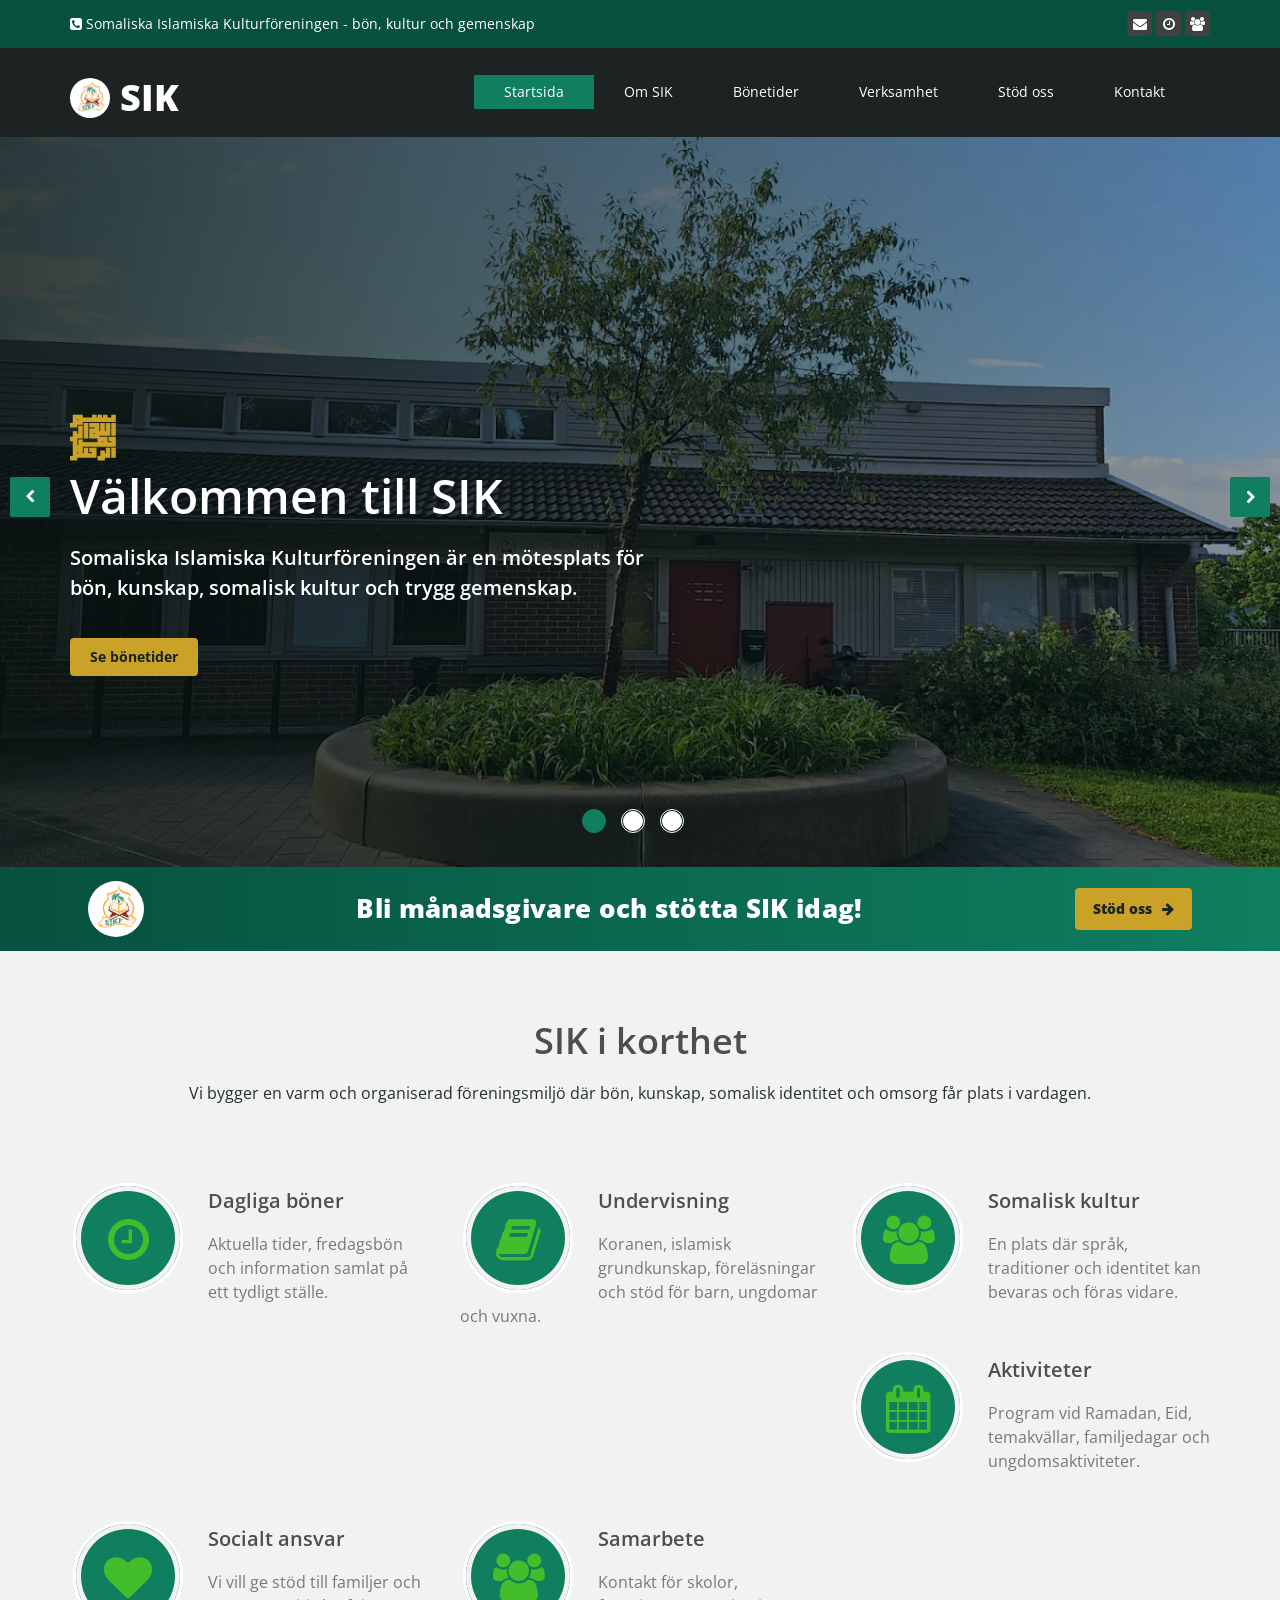
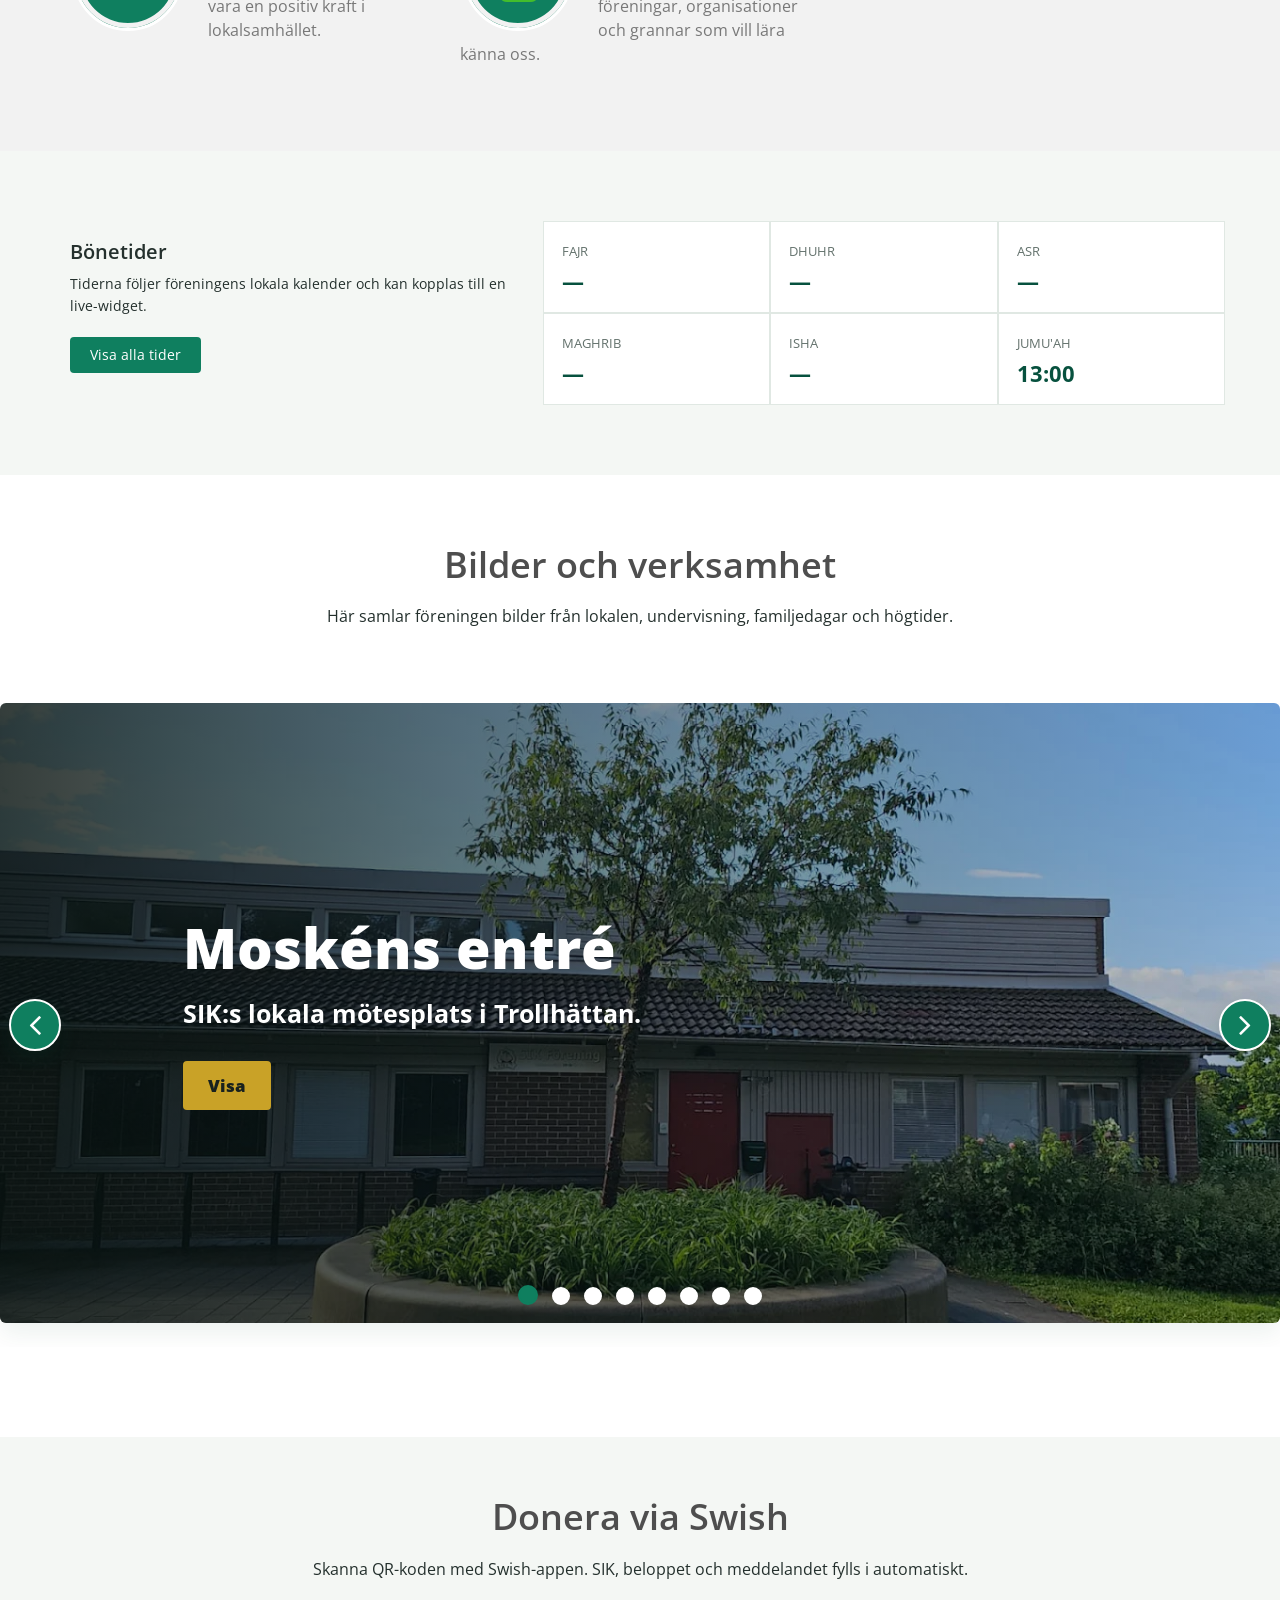
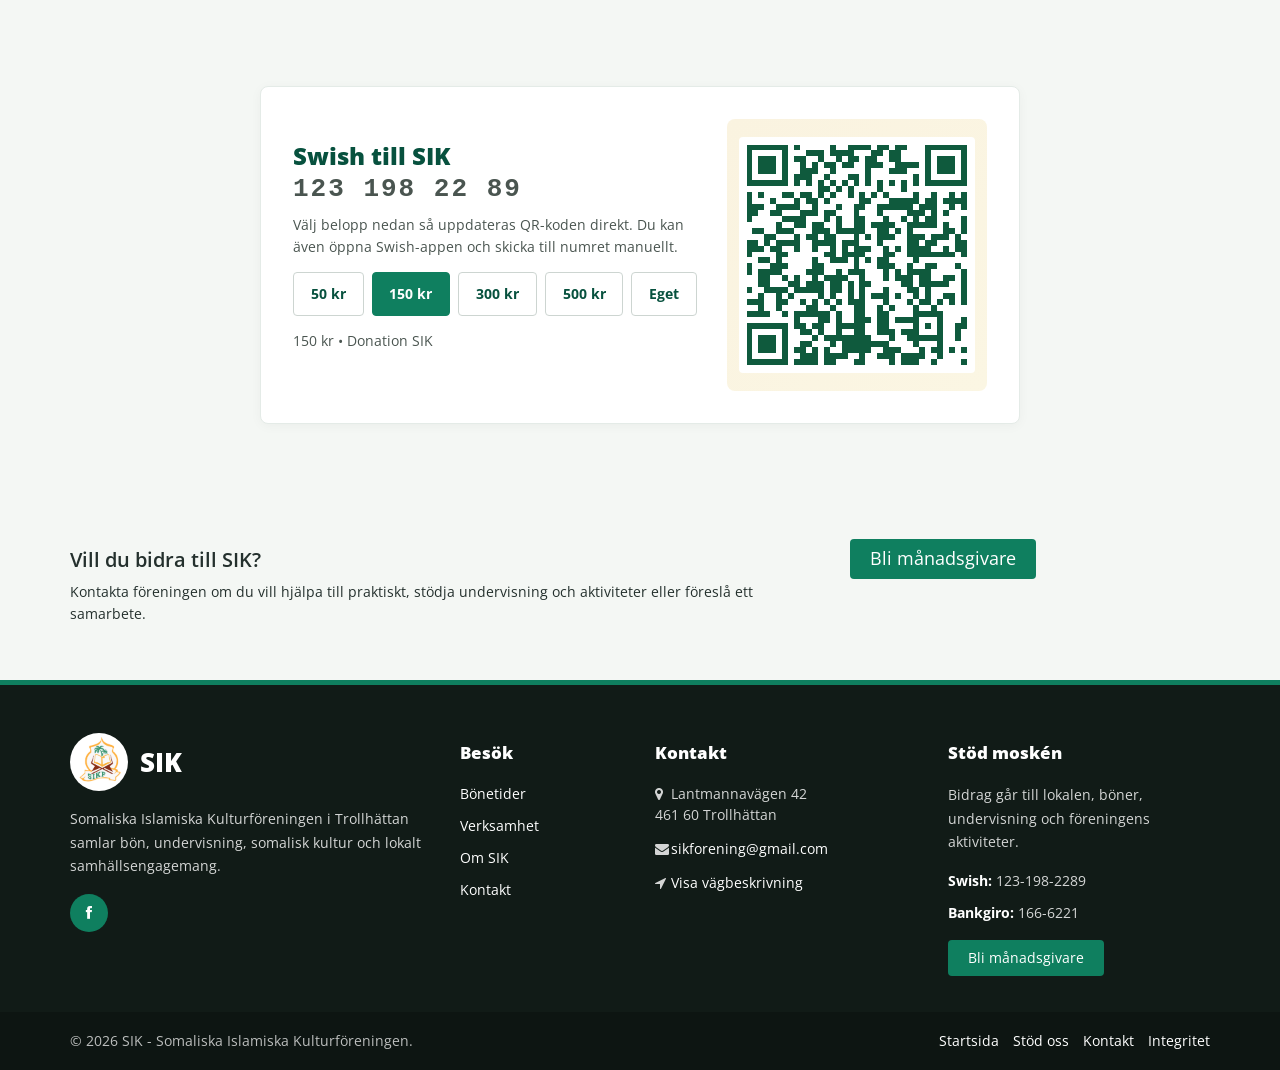
==== commit 9b61df24: "Polish Swedish site copy" ====
--- a/index.html
+++ b/index.html
@@ -88,7 +88,7 @@
 <p class="hero-kicker animation animated-item-1">Gemenskap</p>
 <h1 class="animation animated-item-2">Tro, kultur och språk</h1>
 <h2 class="animation animated-item-3">Vi stärker islamisk kunskap, somaliskt språk och kulturarv genom undervisning, familjeaktiviteter och socialt stöd.</h2>
-<a class="btn-slide animation animated-item-4" href="portfolio.html">Utforska verksamhet</a>
+<a class="btn-slide animation animated-item-4" href="portfolio.html">Utforska verksamheten</a>
 </div>
 </div>
 </div>
@@ -114,10 +114,10 @@
 <a class="next hidden-xs" href="#main-slider" data-slide="next"><i class="fa fa-chevron-right"></i></a>
 </section>
 
-<a class="sik-donor-banner" href="stod-oss.html" aria-label="Bli månadsgivare och stöd SIK">
+<a class="sik-donor-banner" href="stod-oss.html" aria-label="Bli månadsgivare och stötta SIK">
 <div class="container">
 <span class="sik-donor-banner__logo"><img src="images/sik-real/facebook-profile.png" alt="SIK logotyp"></span>
-<span class="sik-donor-banner__text">Bli månadsgivare och stöd SIK idag!</span>
+<span class="sik-donor-banner__text">Bli månadsgivare och stötta SIK idag!</span>
 <span class="sik-donor-banner__cta">Stöd oss <i class="fa fa-arrow-right"></i></span>
 </div>
 </a>
@@ -336,7 +336,7 @@
 </div>
 <div class="col-md-3 col-sm-6 sik-footer-support">
 <h3>Stöd moskén</h3>
-<p>Bidrag går till lokal, bön, undervisning och föreningens aktiviteter.</p>
+<p>Bidrag går till lokalen, böner, undervisning och föreningens aktiviteter.</p>
 <ul>
 <li><strong>Swish:</strong> 123-198-2289</li>
 <li><strong>Bankgiro:</strong> 166-6221</li>
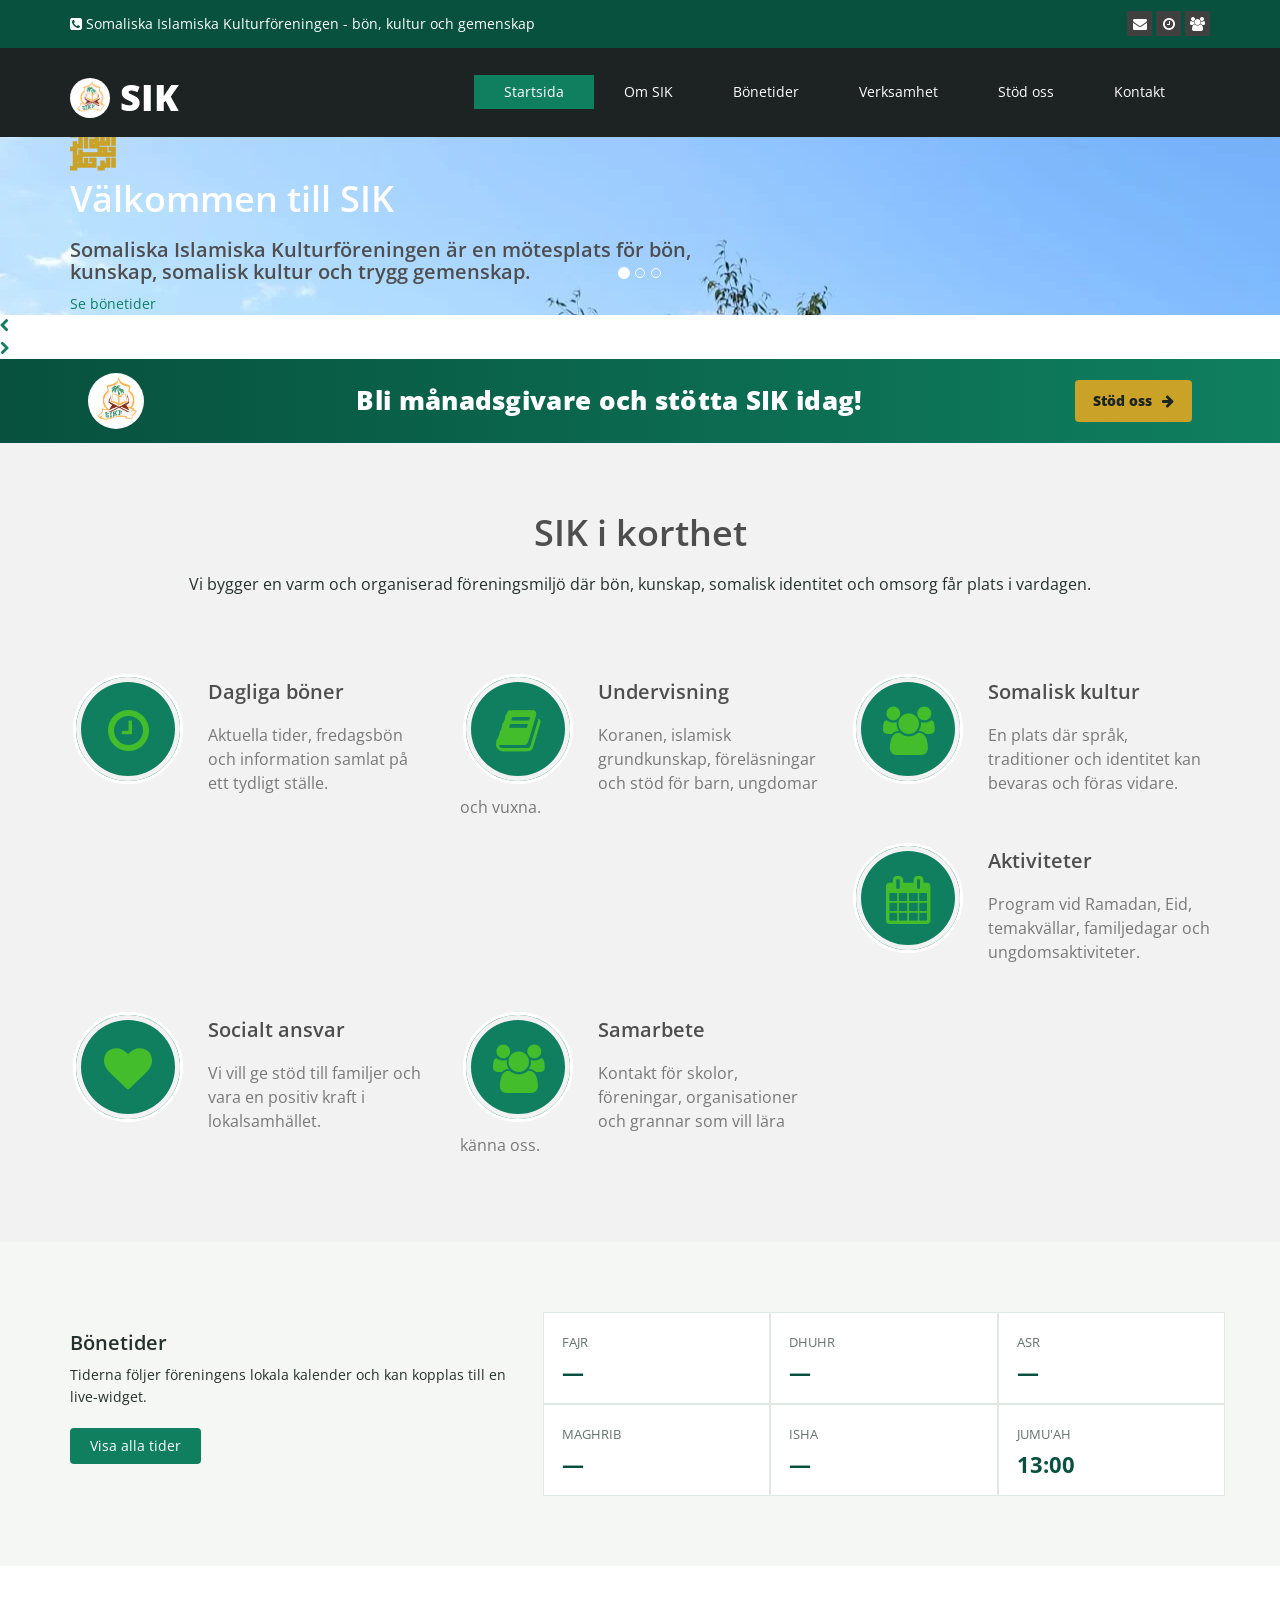
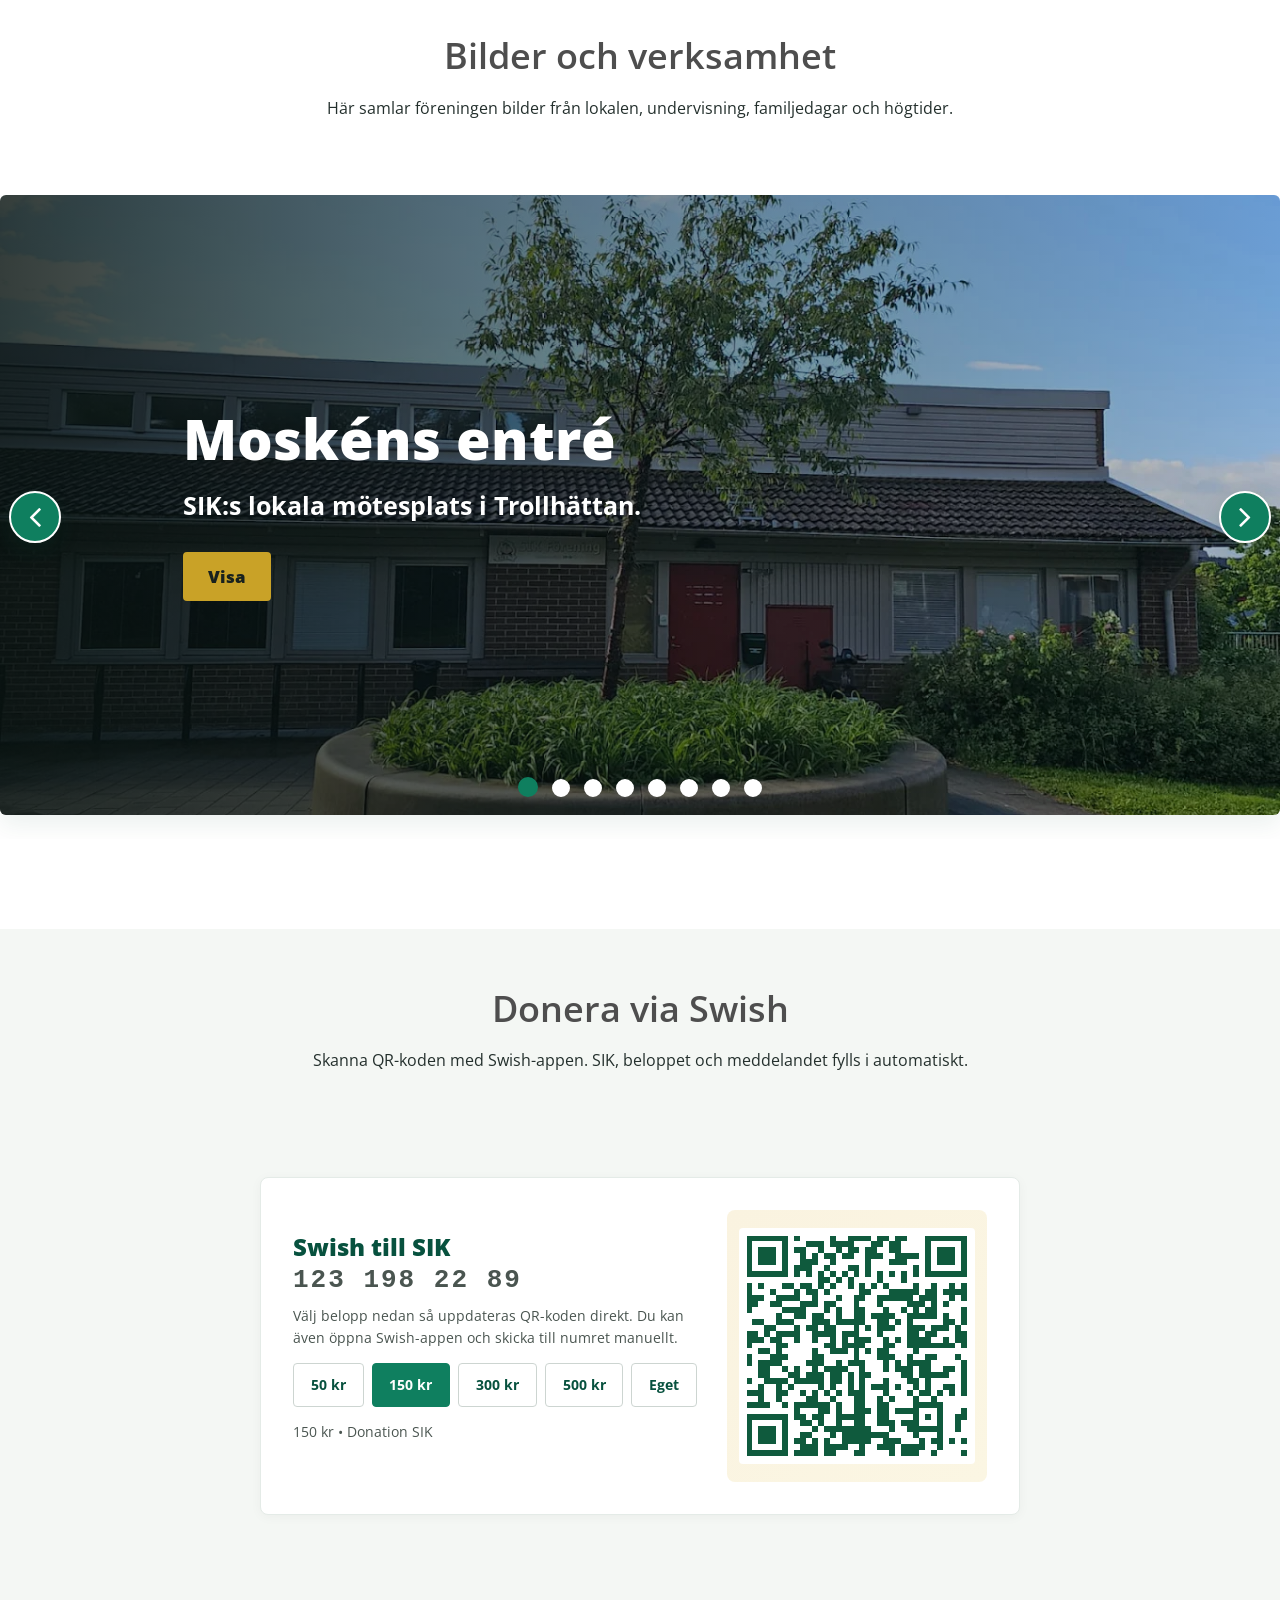
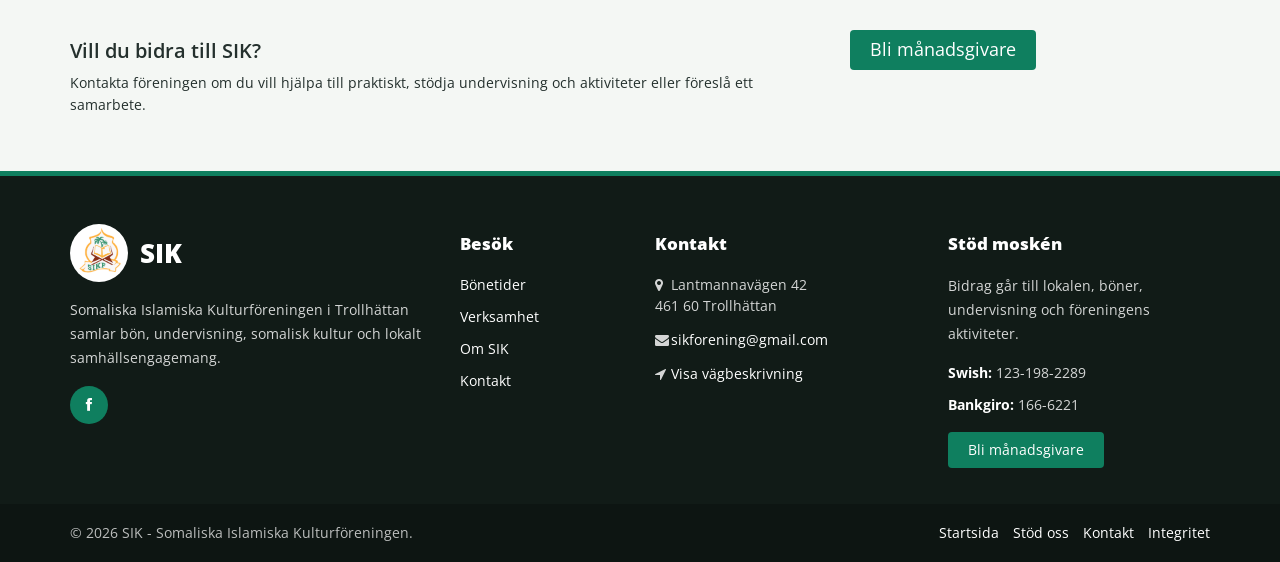
==== commit 2e780db7: "Harden SIK site for production" ====
--- a/index.html
+++ b/index.html
@@ -12,8 +12,53 @@
 <link href="css/responsive.css" rel="stylesheet">
 <link href="css/custom.css" rel="stylesheet">
 <link rel="shortcut icon" href="images/ico/favicon.ico">
+<meta property="og:type" content="website">
+<meta property="og:locale" content="sv_SE">
+<meta property="og:site_name" content="SIK - Somaliska Islamiska Kulturföreningen">
+<meta property="og:title" content="SIK | Somaliska Islamiska Kulturföreningen">
+<meta property="og:description" content="SIK - Somaliska Islamiska Kulturföreningen i Trollhättan: bön, somalisk kultur, undervisning och gemenskap.">
+<meta property="og:url" content="https://sikforening.se/">
+<meta property="og:image" content="https://sikforening.se/images/sik-real/facebook-profile.png">
+<meta name="twitter:card" content="summary_large_image">
+<meta name="twitter:title" content="SIK | Somaliska Islamiska Kulturföreningen">
+<meta name="twitter:description" content="SIK - Somaliska Islamiska Kulturföreningen i Trollhättan: bön, somalisk kultur, undervisning och gemenskap.">
+<meta name="twitter:image" content="https://sikforening.se/images/sik-real/facebook-profile.png">
+<link rel="canonical" href="https://sikforening.se/">
+<script type="application/ld+json">
+{
+  "@context": "https://schema.org",
+  "@type": "ReligiousOrganization",
+  "name": "Somaliska Islamiska Kulturföreningen",
+  "alternateName": "SIK",
+  "url": "https://sikforening.se/",
+  "logo": "https://sikforening.se/images/sik-real/facebook-profile.png",
+  "image": "https://sikforening.se/images/sik-real/moske-entre.webp",
+  "description": "SIK är en somalisk-islamisk kulturförening i Trollhättan med fokus på bön, undervisning, somalisk kultur och social gemenskap.",
+  "address": {
+    "@type": "PostalAddress",
+    "streetAddress": "Lantmannavägen 42",
+    "postalCode": "461 60",
+    "addressLocality": "Trollhättan",
+    "addressCountry": "SE"
+  },
+  "geo": {
+    "@type": "GeoCoordinates",
+    "latitude": 58.2837,
+    "longitude": 12.2886
+  },
+  "email": "sikforening@gmail.com",
+  "sameAs": [
+    "https://www.facebook.com/Masjidka"
+  ],
+  "areaServed": {
+    "@type": "City",
+    "name": "Trollhättan"
+  }
+}
+</script>
 </head>
 <body class="homepage sik-site">
+<a class="sik-skip-link" href="#main-content">Hoppa till huvudinnehållet</a>
 <header id="header">
 <div class="top-bar">
 <div class="container">
@@ -58,7 +103,7 @@
 </nav>
 </header>
 
-<section id="main-slider" class="no-margin">
+<section id="main-content" id="main-slider" class="no-margin">
 <div class="carousel slide">
 <ol class="carousel-indicators">
 <li data-target="#main-slider" data-slide-to="0" class="active"></li>
--- a/css/custom.css
+++ b/css/custom.css
@@ -643,6 +643,118 @@
   background: #fdeeee;
   border-left: 4px solid #c0392b;
   color: #7a1f1a;
+}
+
+/* Inline field-level error labels rendered by sik-forms.js */
+.sik-field-error {
+  color: #b51e1e;
+  font-size: 13px;
+  font-weight: 600;
+  margin: 6px 0 0;
+}
+[data-sik-field-error] {
+  border-color: #c0392b !important;
+  box-shadow: 0 0 0 2px rgba(192, 57, 43, 0.15);
+}
+
+/* Cloudflare Turnstile widget container */
+.sik-turnstile-slot {
+  margin: 16px 0;
+  min-height: 65px;
+}
+.sik-turnstile-slot:empty {
+  display: none;
+}
+
+/* Skip-to-content link (accessibility) */
+.sik-skip-link {
+  background: var(--sik-green-dark);
+  color: #fff;
+  font-weight: 700;
+  left: 6px;
+  padding: 10px 14px;
+  position: absolute;
+  top: -100px;
+  transition: top 0.2s ease;
+  z-index: 9999;
+}
+.sik-skip-link:focus {
+  top: 6px;
+  color: #fff;
+  text-decoration: none;
+  outline: 3px solid var(--sik-gold);
+}
+
+/* Maps consent overlay */
+.sik-maps-consent {
+  align-items: center;
+  background: var(--sik-soft);
+  border: 1px solid #d6dcd8;
+  border-radius: 6px;
+  display: flex;
+  flex-direction: column;
+  gap: 12px;
+  justify-content: center;
+  min-height: 280px;
+  padding: 28px;
+  text-align: center;
+}
+.sik-maps-consent p {
+  color: var(--sik-ink);
+  margin: 0 0 8px;
+  max-width: 460px;
+}
+.sik-maps-consent .btn {
+  align-self: center;
+}
+
+/* Donor draft notice */
+.sik-draft-notice {
+  align-items: center;
+  background: #fff8e1;
+  border: 1px solid #f0d066;
+  border-radius: 6px;
+  color: #6a4c10;
+  display: flex;
+  flex-wrap: wrap;
+  font-size: 14px;
+  gap: 10px;
+  margin-bottom: 16px;
+  padding: 10px 14px;
+}
+.sik-draft-notice button {
+  background: transparent;
+  border: 1px solid #6a4c10;
+  border-radius: 4px;
+  color: #6a4c10;
+  cursor: pointer;
+  font-weight: 600;
+  padding: 4px 10px;
+}
+.sik-draft-notice button:hover {
+  background: #6a4c10;
+  color: #fff;
+}
+
+/* Weekly prayer overview */
+.weekly-prayer-table {
+  margin-top: 18px;
+}
+.weekly-prayer-table table {
+  font-size: 14px;
+  width: 100%;
+}
+.weekly-prayer-table th {
+  background: var(--sik-soft);
+  color: var(--sik-green-dark);
+  text-align: left;
+}
+.weekly-prayer-table tr.is-today {
+  background: #fff8e1;
+  font-weight: 700;
+}
+.weekly-prayer-toggle {
+  margin-top: 14px;
 }
 
 @media (max-width: 767px) {
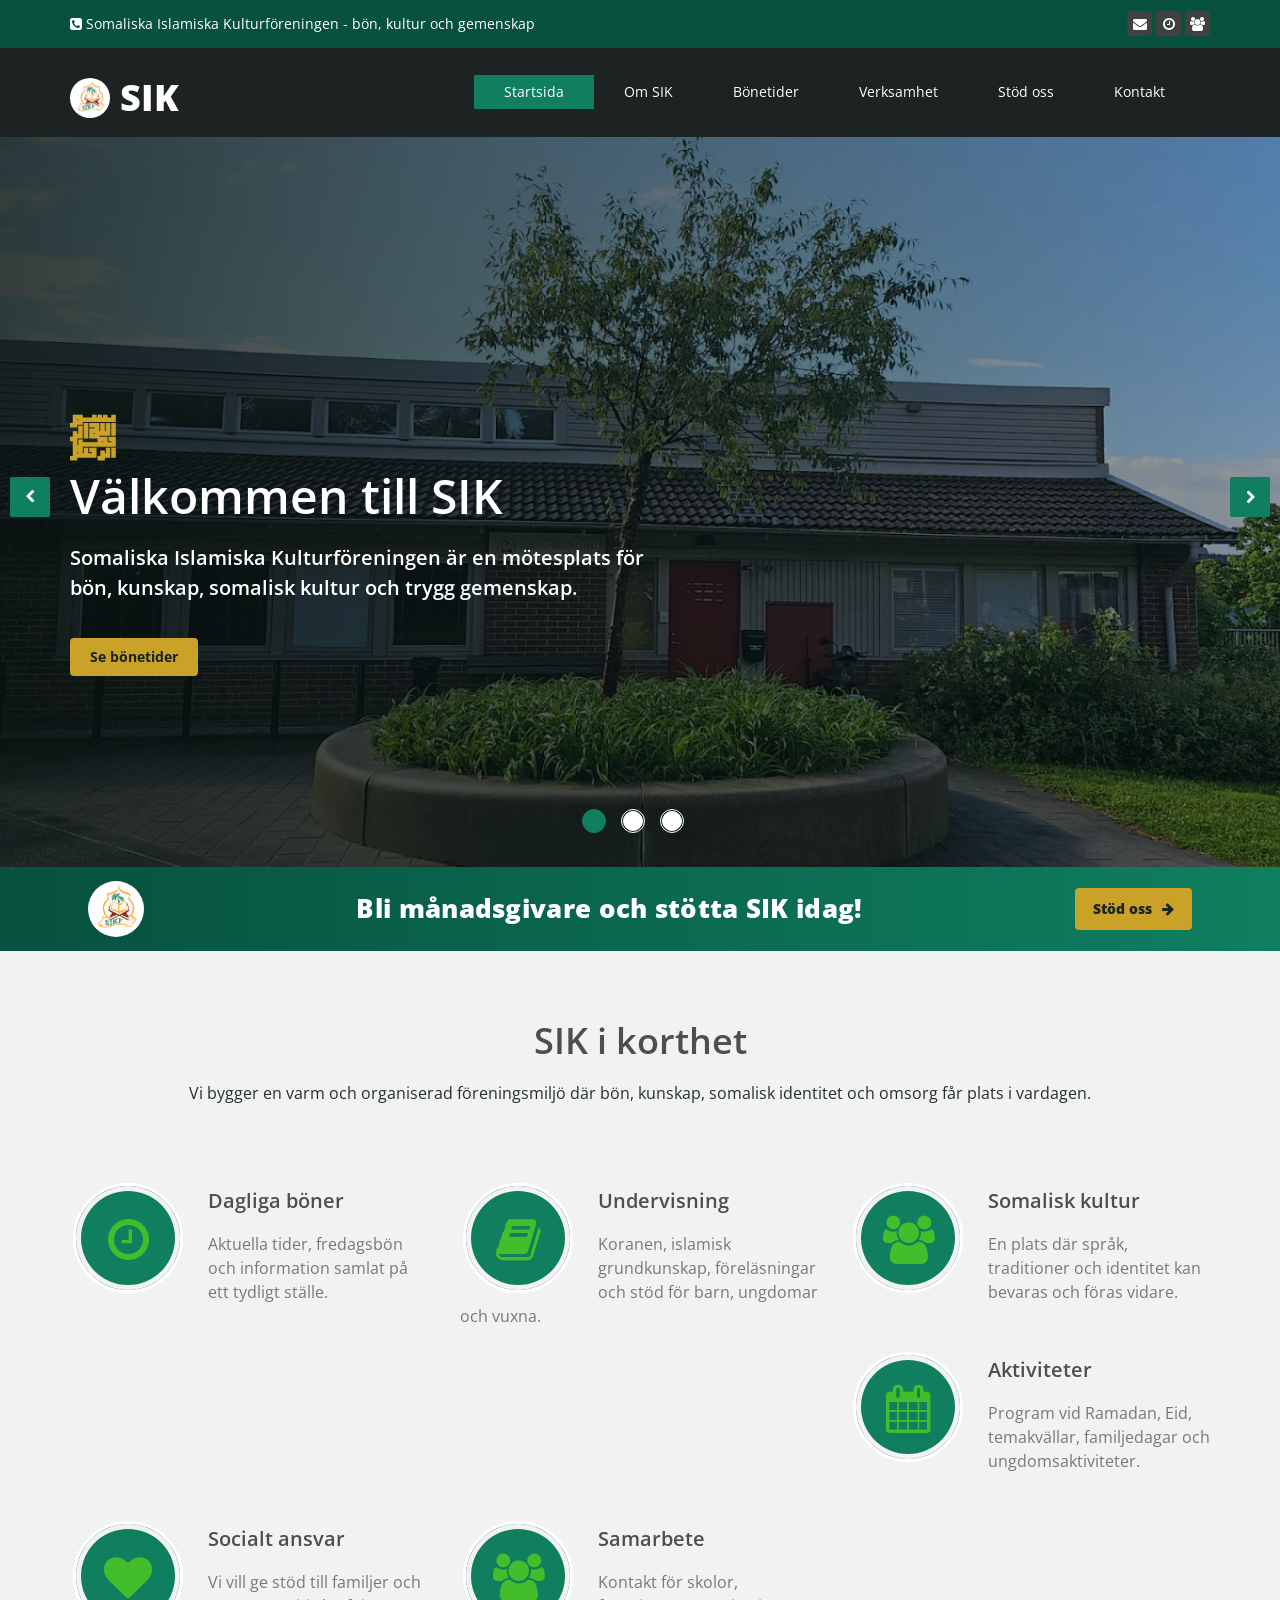
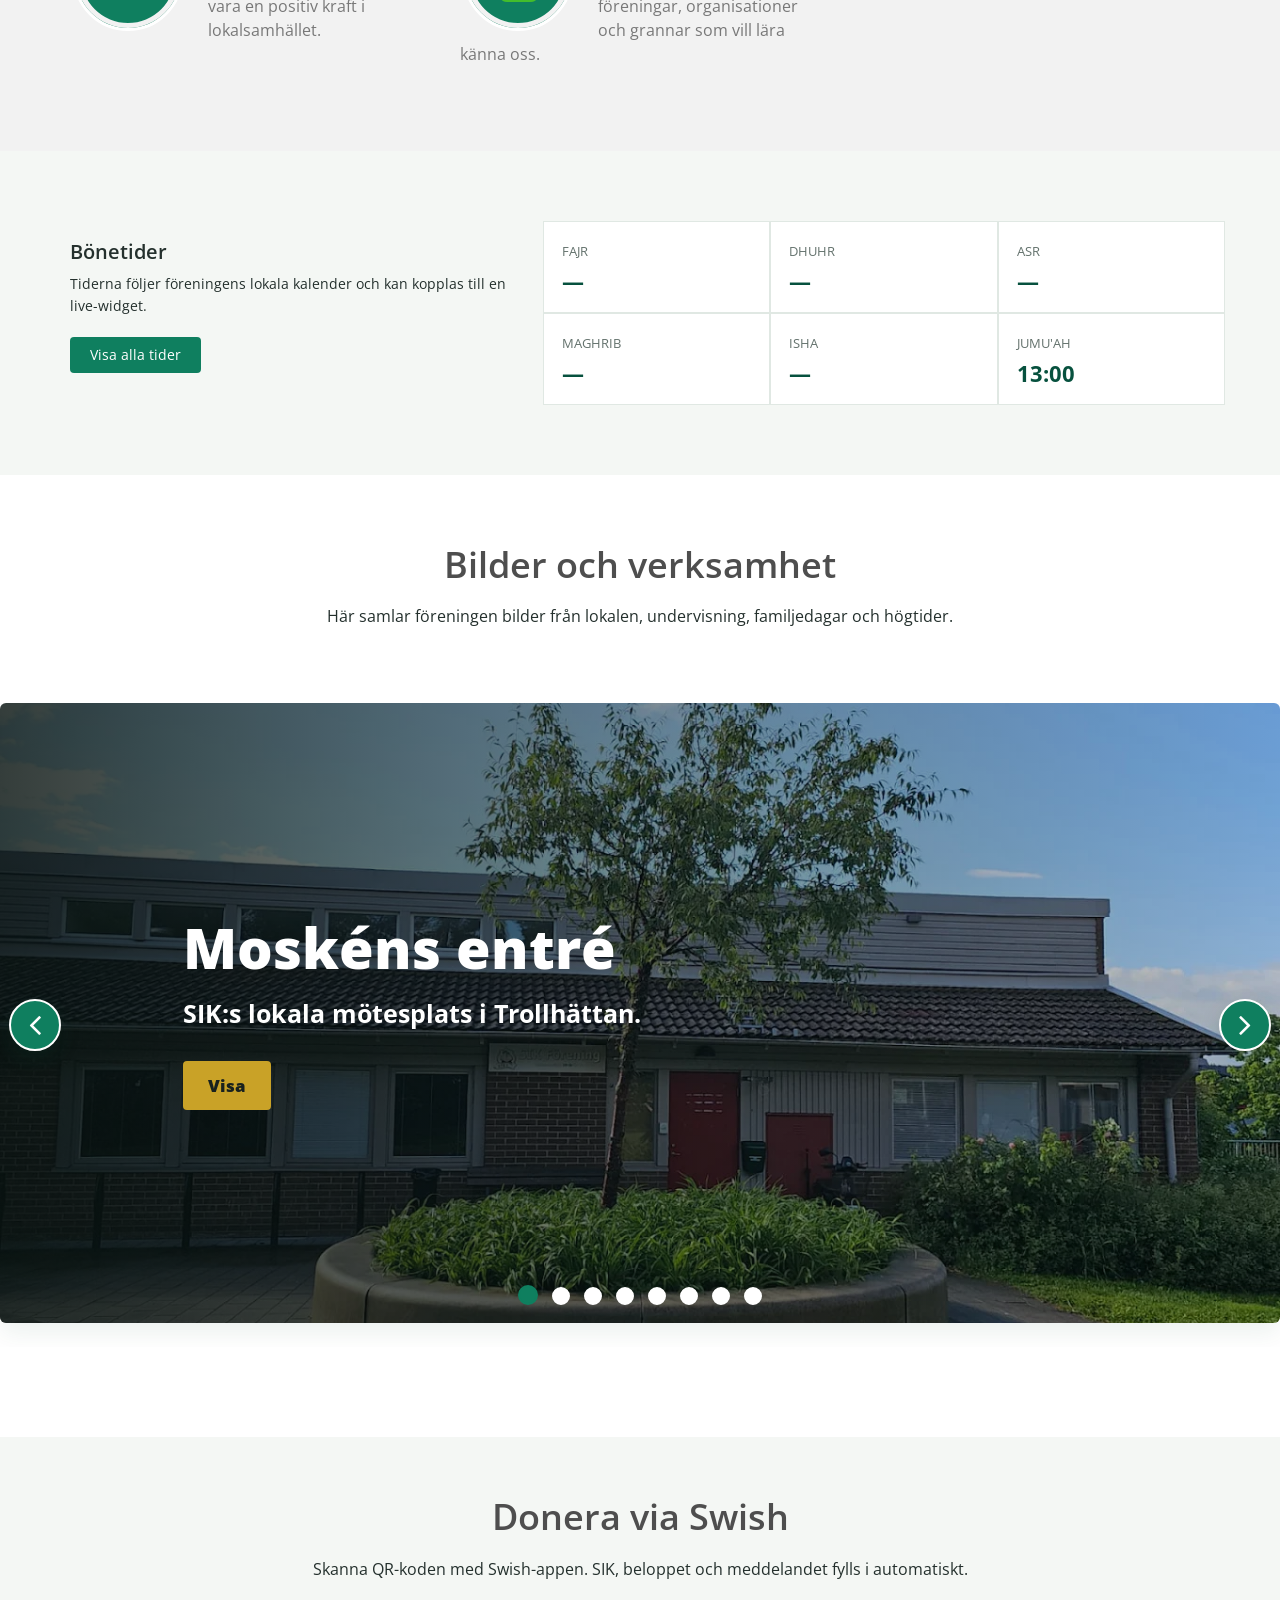
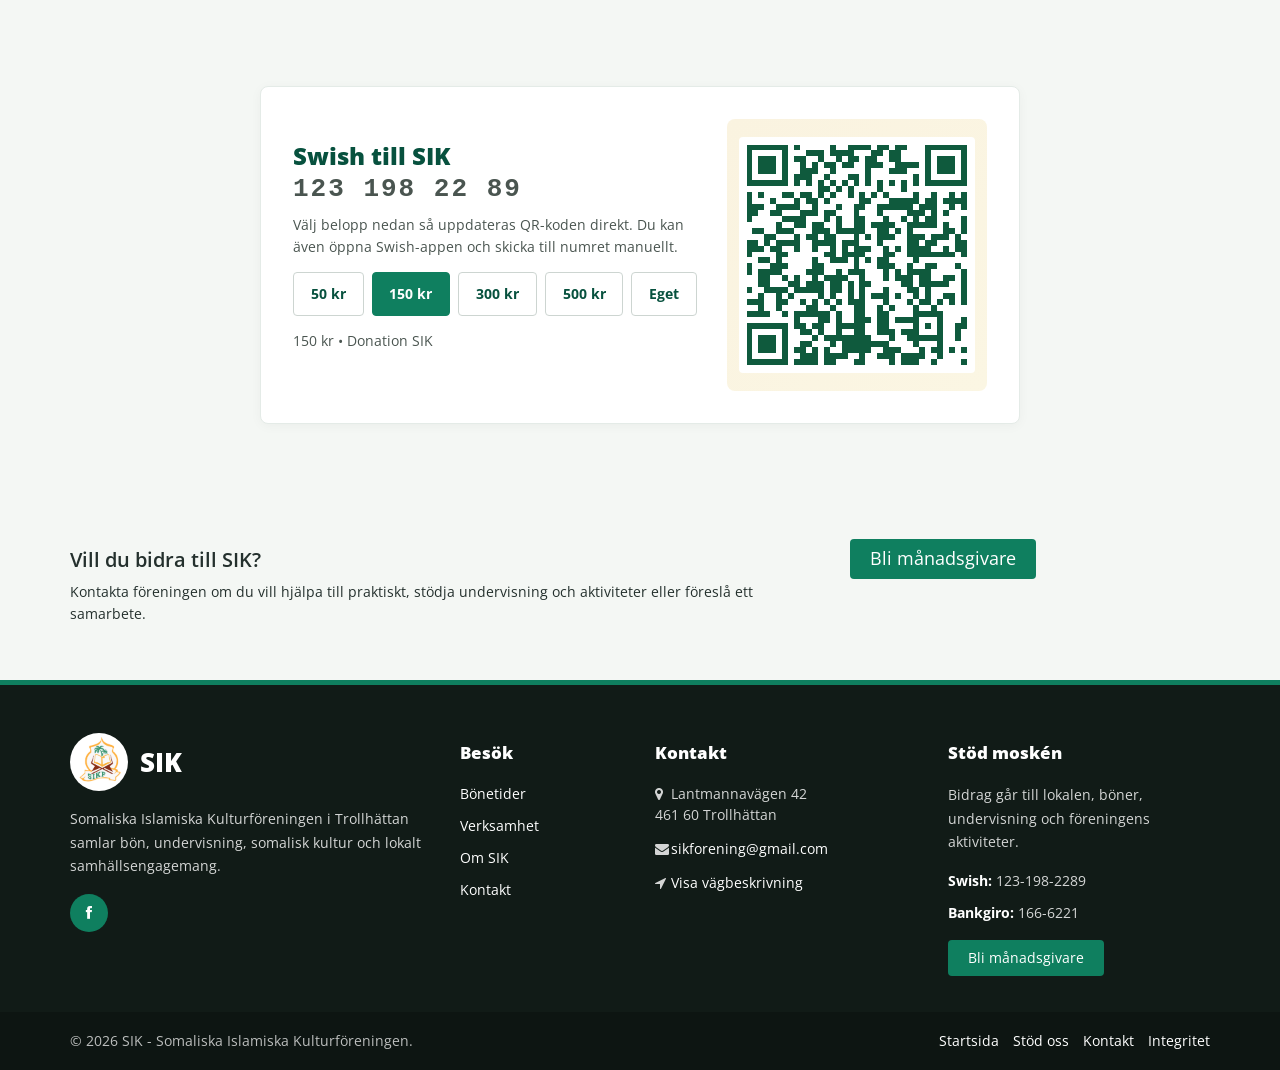
==== commit f9331257: "Fix homepage hero carousel id" ====
--- a/index.html
+++ b/index.html
@@ -58,7 +58,7 @@
 </script>
 </head>
 <body class="homepage sik-site">
-<a class="sik-skip-link" href="#main-content">Hoppa till huvudinnehållet</a>
+<a class="sik-skip-link" href="#main-slider">Hoppa till huvudinnehållet</a>
 <header id="header">
 <div class="top-bar">
 <div class="container">
@@ -103,12 +103,12 @@
 </nav>
 </header>
 
-<section id="main-content" id="main-slider" class="no-margin">
-<div class="carousel slide">
+<section id="main-slider" class="no-margin">
+<div id="main-slider-carousel" class="carousel slide" data-ride="carousel" data-interval="5000">
 <ol class="carousel-indicators">
-<li data-target="#main-slider" data-slide-to="0" class="active"></li>
-<li data-target="#main-slider" data-slide-to="1"></li>
-<li data-target="#main-slider" data-slide-to="2"></li>
+<li data-target="#main-slider-carousel" data-slide-to="0" class="active"></li>
+<li data-target="#main-slider-carousel" data-slide-to="1"></li>
+<li data-target="#main-slider-carousel" data-slide-to="2"></li>
 </ol>
 <div class="carousel-inner">
 <div class="item active" style="background-image:url(images/sik-real/moske-entre.webp)">
@@ -155,8 +155,8 @@
 </div>
 </div>
 </div>
-<a class="prev hidden-xs" href="#main-slider" data-slide="prev"><i class="fa fa-chevron-left"></i></a>
-<a class="next hidden-xs" href="#main-slider" data-slide="next"><i class="fa fa-chevron-right"></i></a>
+<a class="prev hidden-xs" href="#main-slider-carousel" data-slide="prev"><i class="fa fa-chevron-left"></i></a>
+<a class="next hidden-xs" href="#main-slider-carousel" data-slide="next"><i class="fa fa-chevron-right"></i></a>
 </section>
 
 <a class="sik-donor-banner" href="stod-oss.html" aria-label="Bli månadsgivare och stötta SIK">
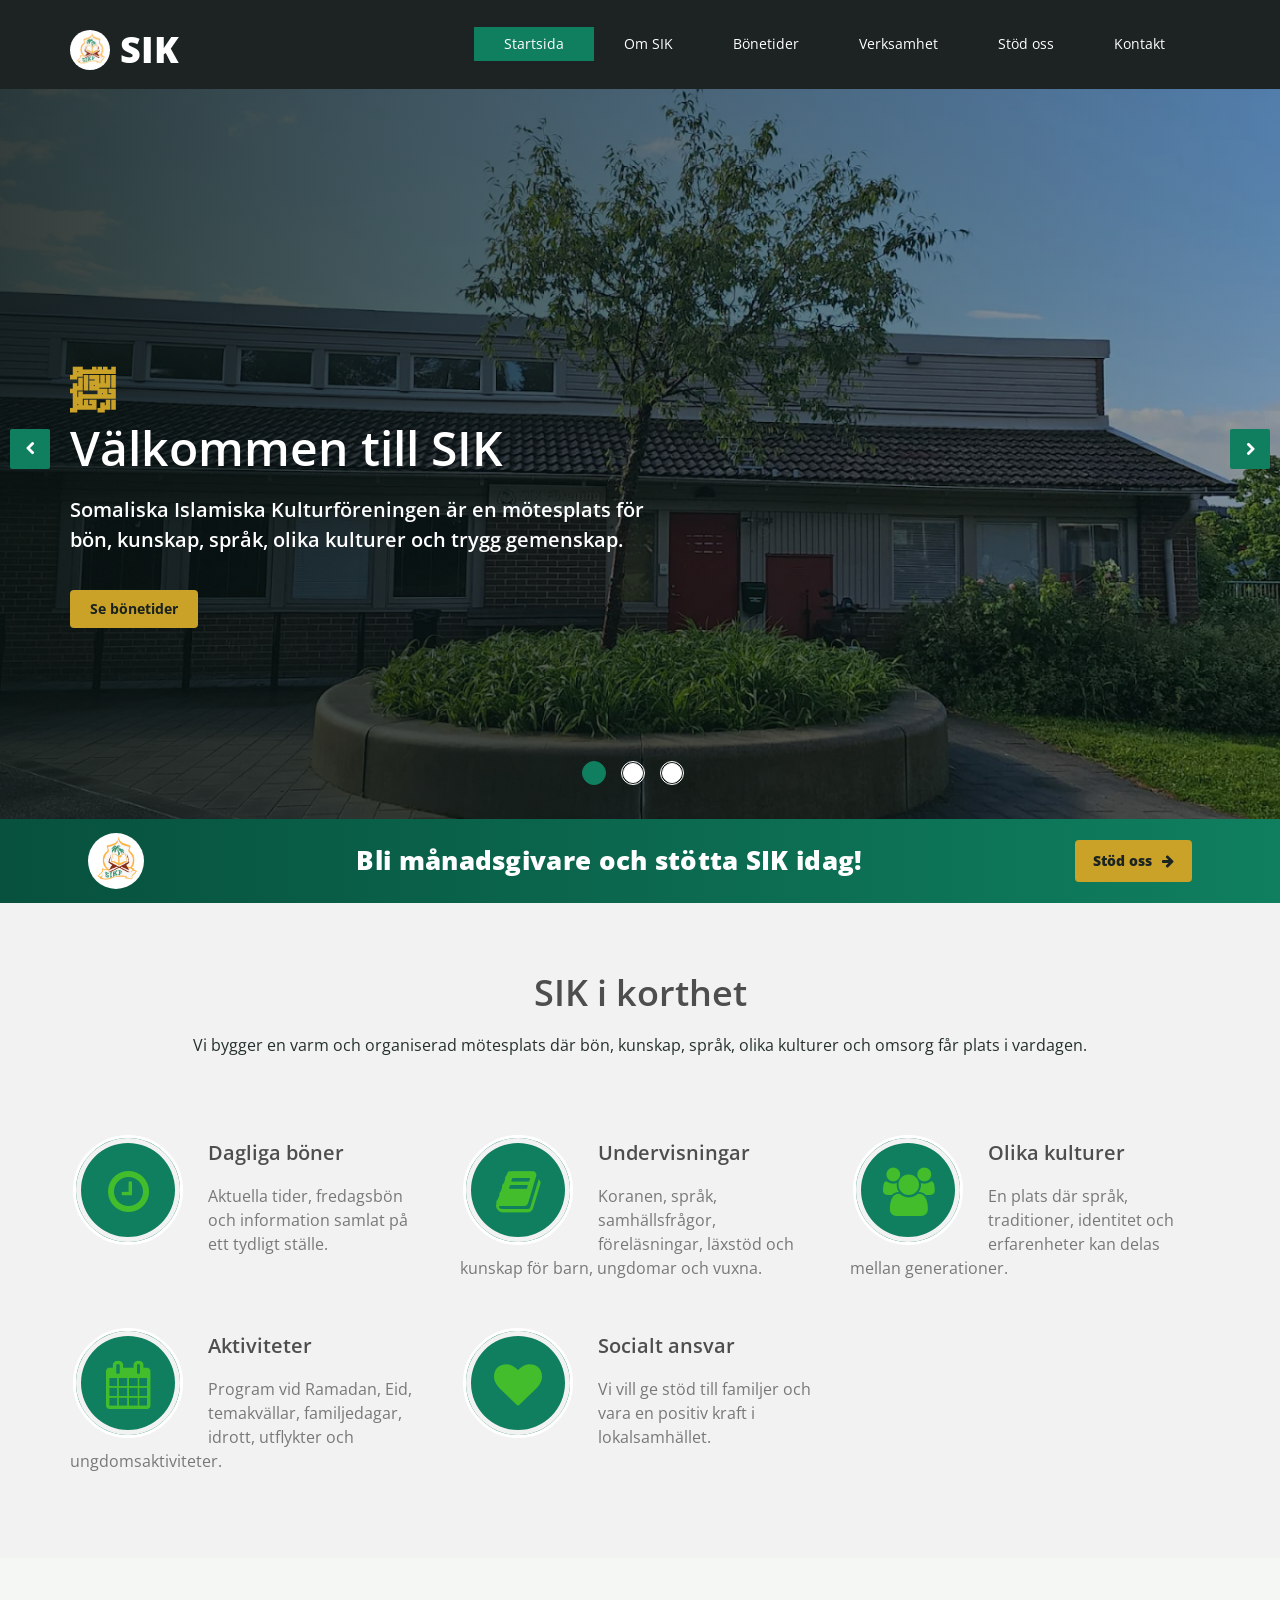
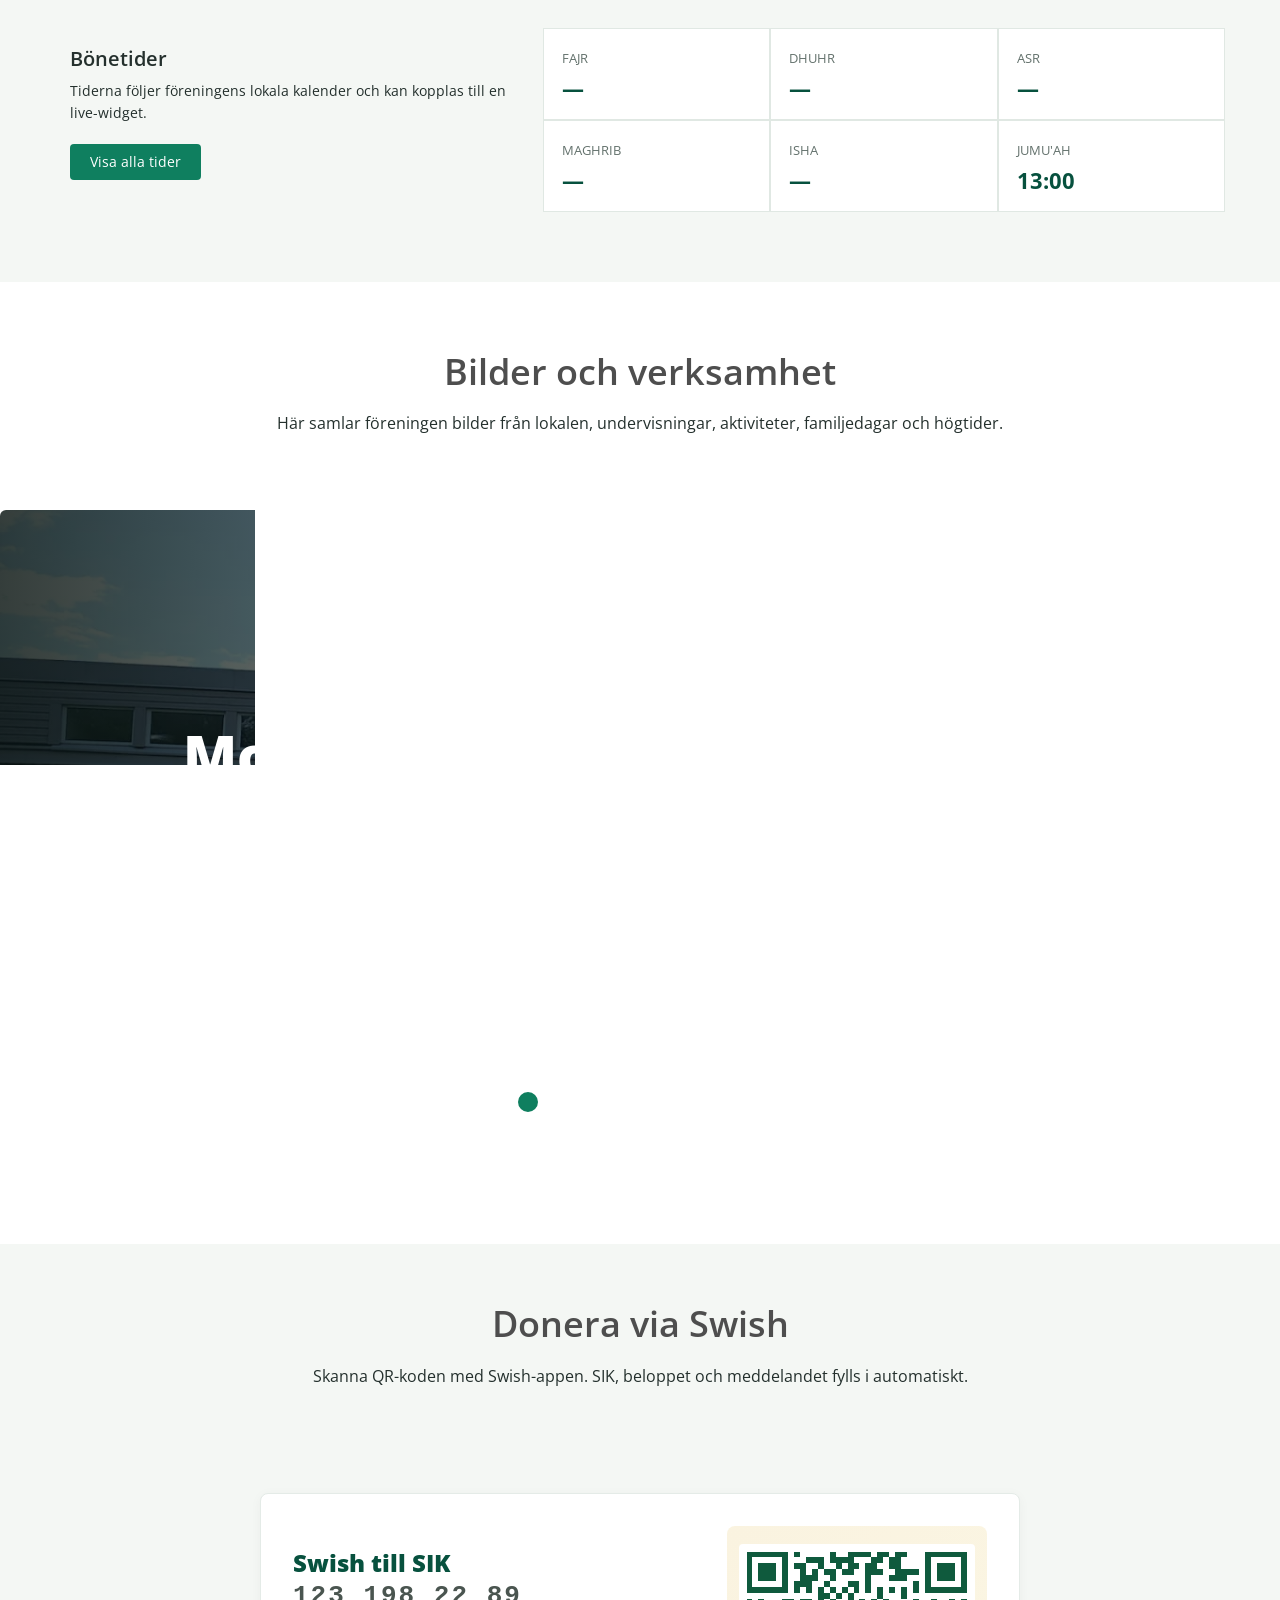
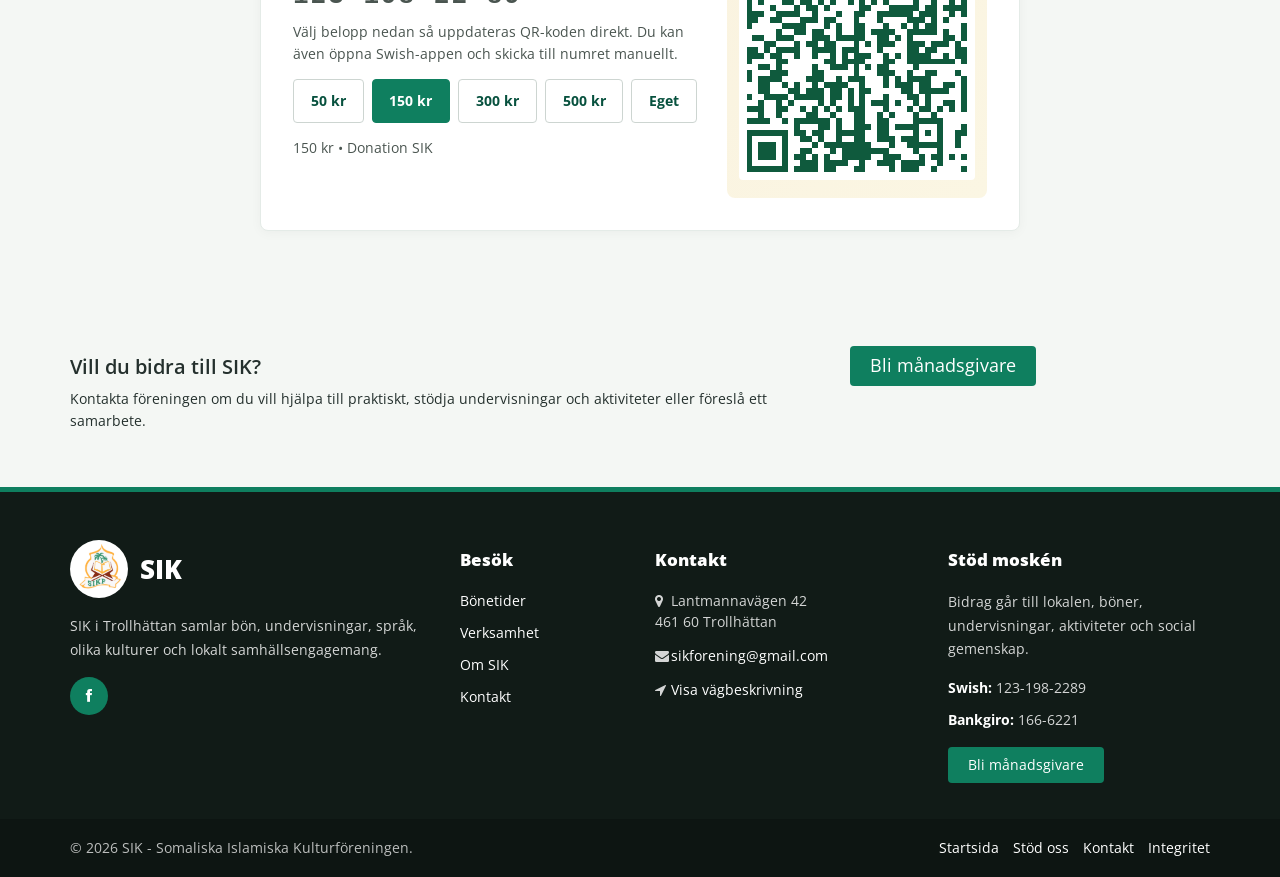
==== commit e5322b14: "Broaden activity wording and remove top bar" ====
--- a/index.html
+++ b/index.html
@@ -3,7 +3,7 @@
 <head>
 <meta charset="utf-8">
 <meta name="viewport" content="width=device-width, initial-scale=1.0">
-<meta name="description" content="SIK - Somaliska Islamiska Kulturföreningen, en mötesplats för bön, somalisk kultur, undervisning och gemenskap.">
+<meta name="description" content="SIK - Somaliska Islamiska Kulturföreningen, en mötesplats för bön, undervisningar, språk, olika kulturer och gemenskap.">
 <title>SIK | Somaliska Islamiska Kulturföreningen</title>
 <link href="css/bootstrap.min.css" rel="stylesheet">
 <link href="css/font-awesome.min.css" rel="stylesheet">
@@ -16,12 +16,12 @@
 <meta property="og:locale" content="sv_SE">
 <meta property="og:site_name" content="SIK - Somaliska Islamiska Kulturföreningen">
 <meta property="og:title" content="SIK | Somaliska Islamiska Kulturföreningen">
-<meta property="og:description" content="SIK - Somaliska Islamiska Kulturföreningen i Trollhättan: bön, somalisk kultur, undervisning och gemenskap.">
+<meta property="og:description" content="SIK - Somaliska Islamiska Kulturföreningen i Trollhättan: bön, undervisningar, språk, olika kulturer och gemenskap.">
 <meta property="og:url" content="https://sikforening.se/">
 <meta property="og:image" content="https://sikforening.se/images/sik-real/facebook-profile.png">
 <meta name="twitter:card" content="summary_large_image">
 <meta name="twitter:title" content="SIK | Somaliska Islamiska Kulturföreningen">
-<meta name="twitter:description" content="SIK - Somaliska Islamiska Kulturföreningen i Trollhättan: bön, somalisk kultur, undervisning och gemenskap.">
+<meta name="twitter:description" content="SIK - Somaliska Islamiska Kulturföreningen i Trollhättan: bön, undervisningar, språk, olika kulturer och gemenskap.">
 <meta name="twitter:image" content="https://sikforening.se/images/sik-real/facebook-profile.png">
 <link rel="canonical" href="https://sikforening.se/">
 <script type="application/ld+json">
@@ -33,7 +33,7 @@
   "url": "https://sikforening.se/",
   "logo": "https://sikforening.se/images/sik-real/facebook-profile.png",
   "image": "https://sikforening.se/images/sik-real/moske-entre.webp",
-  "description": "SIK är en somalisk-islamisk kulturförening i Trollhättan med fokus på bön, undervisning, somalisk kultur och social gemenskap.",
+  "description": "SIK är en kulturförening i Trollhättan med fokus på bön, undervisningar, språk, olika kulturer och social gemenskap.",
   "address": {
     "@type": "PostalAddress",
     "streetAddress": "Lantmannavägen 42",
@@ -60,24 +60,6 @@
 <body class="homepage sik-site">
 <a class="sik-skip-link" href="#main-slider">Hoppa till huvudinnehållet</a>
 <header id="header">
-<div class="top-bar">
-<div class="container">
-<div class="row">
-<div class="col-sm-7 col-xs-12">
-<div class="top-number"><p><i class="fa fa-phone-square"></i> Somaliska Islamiska Kulturföreningen - bön, kultur och gemenskap</p></div>
-</div>
-<div class="col-sm-5 col-xs-12">
-<div class="social">
-<ul class="social-share">
-<li><a href="contact-us.html" aria-label="Kontakt"><i class="fa fa-envelope"></i></a></li>
-<li><a href="prayers.html" aria-label="Bönetider"><i class="fa fa-clock-o"></i></a></li>
-<li><a href="portfolio.html" aria-label="Verksamhet"><i class="fa fa-users"></i></a></li>
-</ul>
-</div>
-</div>
-</div>
-</div>
-</div>
 <nav class="navbar navbar-inverse" role="banner">
 <div class="container">
 <div class="navbar-header">
@@ -118,7 +100,7 @@
 <div class="carousel-content">
 <p class="hero-kicker animation animated-item-1">﷽</p>
 <h1 class="animation animated-item-2">Välkommen till SIK</h1>
-<h2 class="animation animated-item-3">Somaliska Islamiska Kulturföreningen är en mötesplats för bön, kunskap, somalisk kultur och trygg gemenskap.</h2>
+<h2 class="animation animated-item-3">Somaliska Islamiska Kulturföreningen är en mötesplats för bön, kunskap, språk, olika kulturer och trygg gemenskap.</h2>
 <a class="btn-slide animation animated-item-4" href="prayers.html">Se bönetider</a>
 </div>
 </div>
@@ -131,8 +113,8 @@
 <div class="col-sm-7">
 <div class="carousel-content">
 <p class="hero-kicker animation animated-item-1">Gemenskap</p>
-<h1 class="animation animated-item-2">Tro, kultur och språk</h1>
-<h2 class="animation animated-item-3">Vi stärker islamisk kunskap, somaliskt språk och kulturarv genom undervisning, familjeaktiviteter och socialt stöd.</h2>
+<h1 class="animation animated-item-2">Kunskap, kultur och gemenskap</h1>
+<h2 class="animation animated-item-3">Vi stärker språk, bildning, kulturarv och samhällsgemenskap genom undervisningar, familjeaktiviteter och socialt stöd.</h2>
 <a class="btn-slide animation animated-item-4" href="portfolio.html">Utforska verksamheten</a>
 </div>
 </div>
@@ -171,7 +153,7 @@
 <div class="container">
 <div class="center wow fadeInDown">
 <h2>SIK i korthet</h2>
-<p class="lead">Vi bygger en varm och organiserad föreningsmiljö där bön, kunskap, somalisk identitet och omsorg får plats i vardagen.</p>
+<p class="lead">Vi bygger en varm och organiserad mötesplats där bön, kunskap, språk, olika kulturer och omsorg får plats i vardagen.</p>
 </div>
 <div class="row">
 <div class="features">
@@ -185,22 +167,22 @@
 <div class="col-md-4 col-sm-6 wow fadeInDown">
 <div class="feature-wrap">
 <i class="fa fa-book"></i>
-<h2>Undervisning</h2>
-<h3>Koranen, islamisk grundkunskap, föreläsningar och stöd för barn, ungdomar och vuxna.</h3>
+<h2>Undervisningar</h2>
+<h3>Koranen, språk, samhällsfrågor, föreläsningar, läxstöd och kunskap för barn, ungdomar och vuxna.</h3>
 </div>
 </div>
 <div class="col-md-4 col-sm-6 wow fadeInDown">
 <div class="feature-wrap">
 <i class="fa fa-users"></i>
-<h2>Somalisk kultur</h2>
-<h3>En plats där språk, traditioner och identitet kan bevaras och föras vidare.</h3>
+<h2>Olika kulturer</h2>
+<h3>En plats där språk, traditioner, identitet och erfarenheter kan delas mellan generationer.</h3>
 </div>
 </div>
 <div class="col-md-4 col-sm-6 wow fadeInDown">
 <div class="feature-wrap">
 <i class="fa fa-calendar"></i>
 <h2>Aktiviteter</h2>
-<h3>Program vid Ramadan, Eid, temakvällar, familjedagar och ungdomsaktiviteter.</h3>
+<h3>Program vid Ramadan, Eid, temakvällar, familjedagar, idrott, utflykter och ungdomsaktiviteter.</h3>
 </div>
 </div>
 <div class="col-md-4 col-sm-6 wow fadeInDown">
@@ -248,7 +230,7 @@
 <div class="container">
 <div class="center wow fadeInDown">
 <h2>Bilder och verksamhet</h2>
-<p class="lead">Här samlar föreningen bilder från lokalen, undervisning, familjedagar och högtider.</p>
+<p class="lead">Här samlar föreningen bilder från lokalen, undervisningar, aktiviteter, familjedagar och högtider.</p>
 </div>
 <div id="home-gallery-carousel" class="carousel slide sik-image-carousel" data-ride="carousel" data-interval="4500">
 <ol class="carousel-indicators sik-image-indicators">
@@ -344,7 +326,7 @@
 <div class="row">
 <div class="col-md-8">
 <h2>Vill du bidra till SIK?</h2>
-<p>Kontakta föreningen om du vill hjälpa till praktiskt, stödja undervisning och aktiviteter eller föreslå ett samarbete.</p>
+<p>Kontakta föreningen om du vill hjälpa till praktiskt, stödja undervisningar och aktiviteter eller föreslå ett samarbete.</p>
 </div>
 <div class="col-md-4 text-md-right">
 <a class="btn btn-primary btn-lg" href="stod-oss.html">Bli månadsgivare</a>
@@ -359,7 +341,7 @@
 <div class="row">
 <div class="col-md-4 col-sm-6 sik-footer-brand">
 <a class="sik-footer-logo" href="index.html"><img src="images/sik-real/facebook-profile.png" alt="SIK logotyp"><span>SIK</span></a>
-<p>Somaliska Islamiska Kulturföreningen i Trollhättan samlar bön, undervisning, somalisk kultur och lokalt samhällsengagemang.</p>
+<p>SIK i Trollhättan samlar bön, undervisningar, språk, olika kulturer och lokalt samhällsengagemang.</p>
 <div class="sik-footer-social"><a href="https://www.facebook.com/Masjidka" target="_blank" rel="noopener" aria-label="SIK på Facebook"><i class="fa fa-facebook"></i></a></div>
 </div>
 <div class="col-md-2 col-sm-6 sik-footer-links">
@@ -381,7 +363,7 @@
 </div>
 <div class="col-md-3 col-sm-6 sik-footer-support">
 <h3>Stöd moskén</h3>
-<p>Bidrag går till lokalen, böner, undervisning och föreningens aktiviteter.</p>
+<p>Bidrag går till lokalen, böner, undervisningar, aktiviteter och social gemenskap.</p>
 <ul>
 <li><strong>Swish:</strong> 123-198-2289</li>
 <li><strong>Bankgiro:</strong> 166-6221</li>
--- a/css/custom.css
+++ b/css/custom.css
@@ -128,6 +128,7 @@
 .top-bar {
   background: var(--sik-green-dark);
   border-bottom: 0;
+  display: none;
 }
 
 .navbar-inverse {
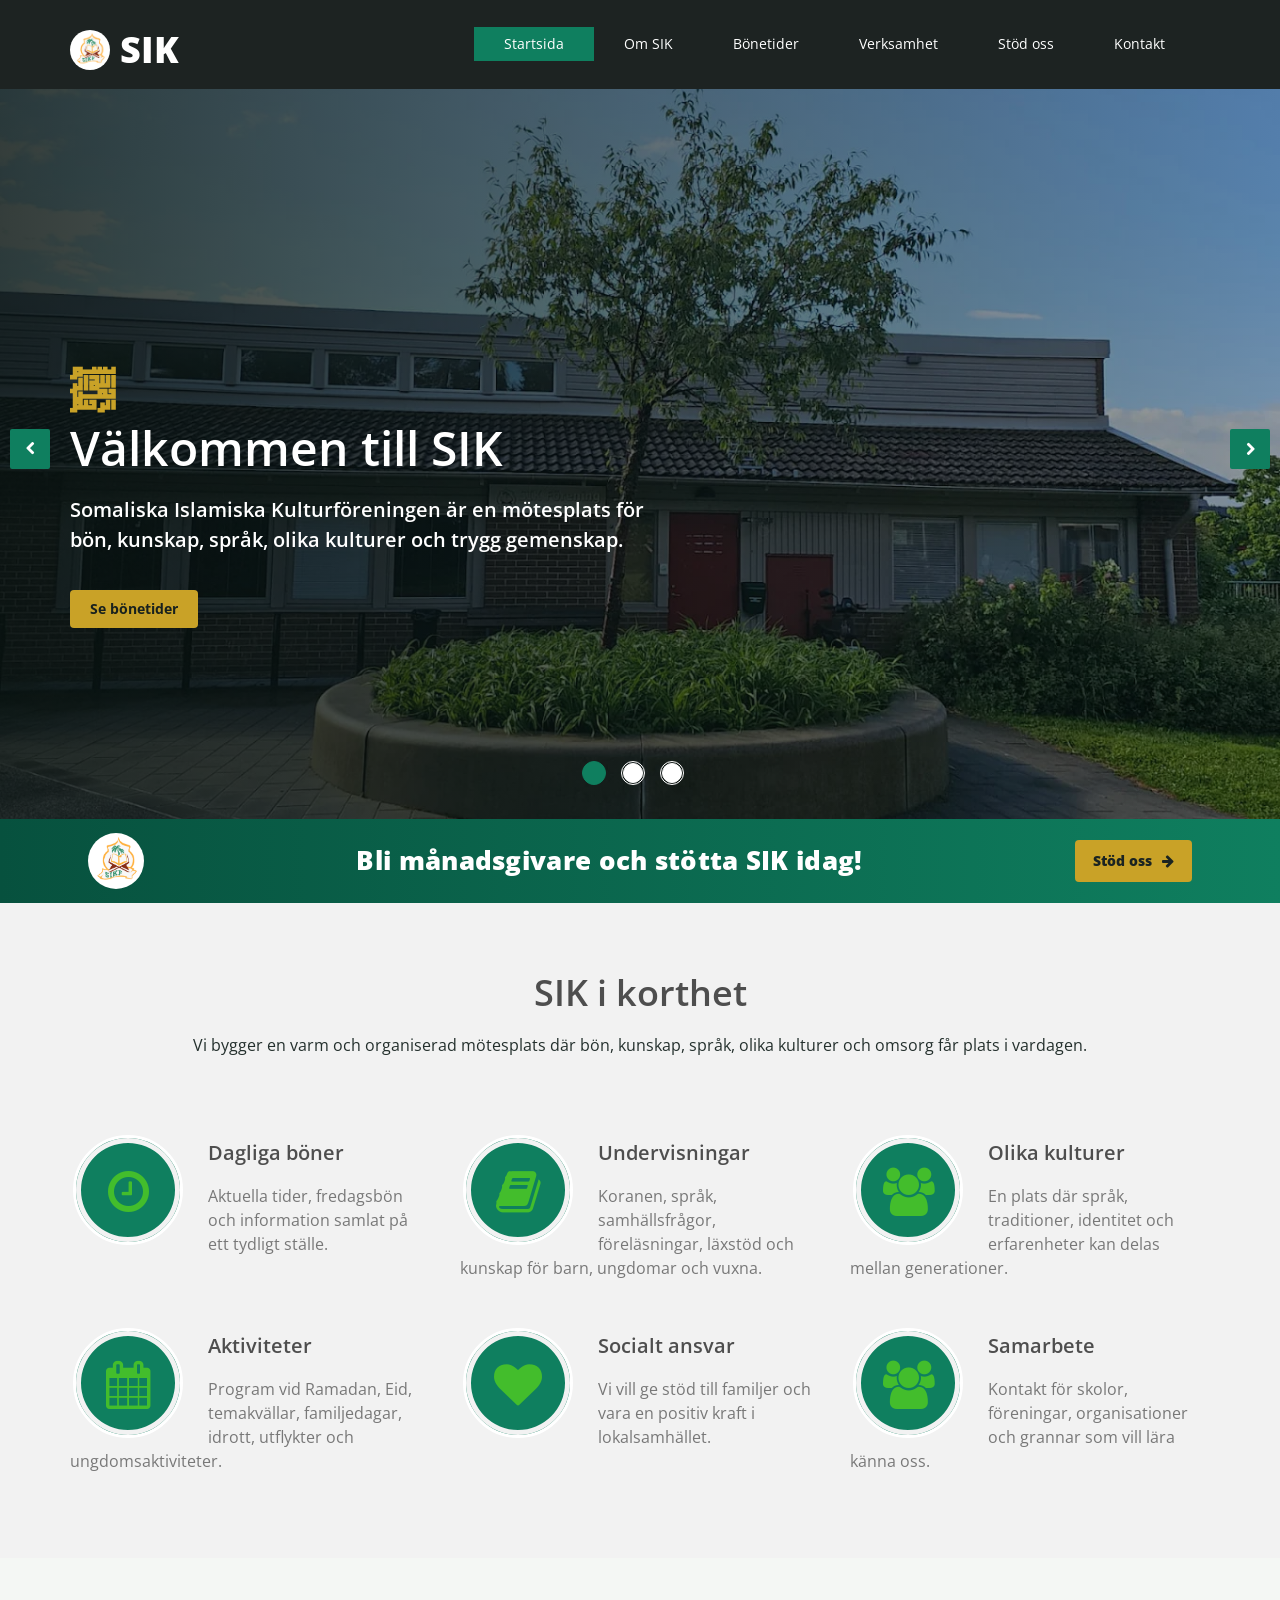
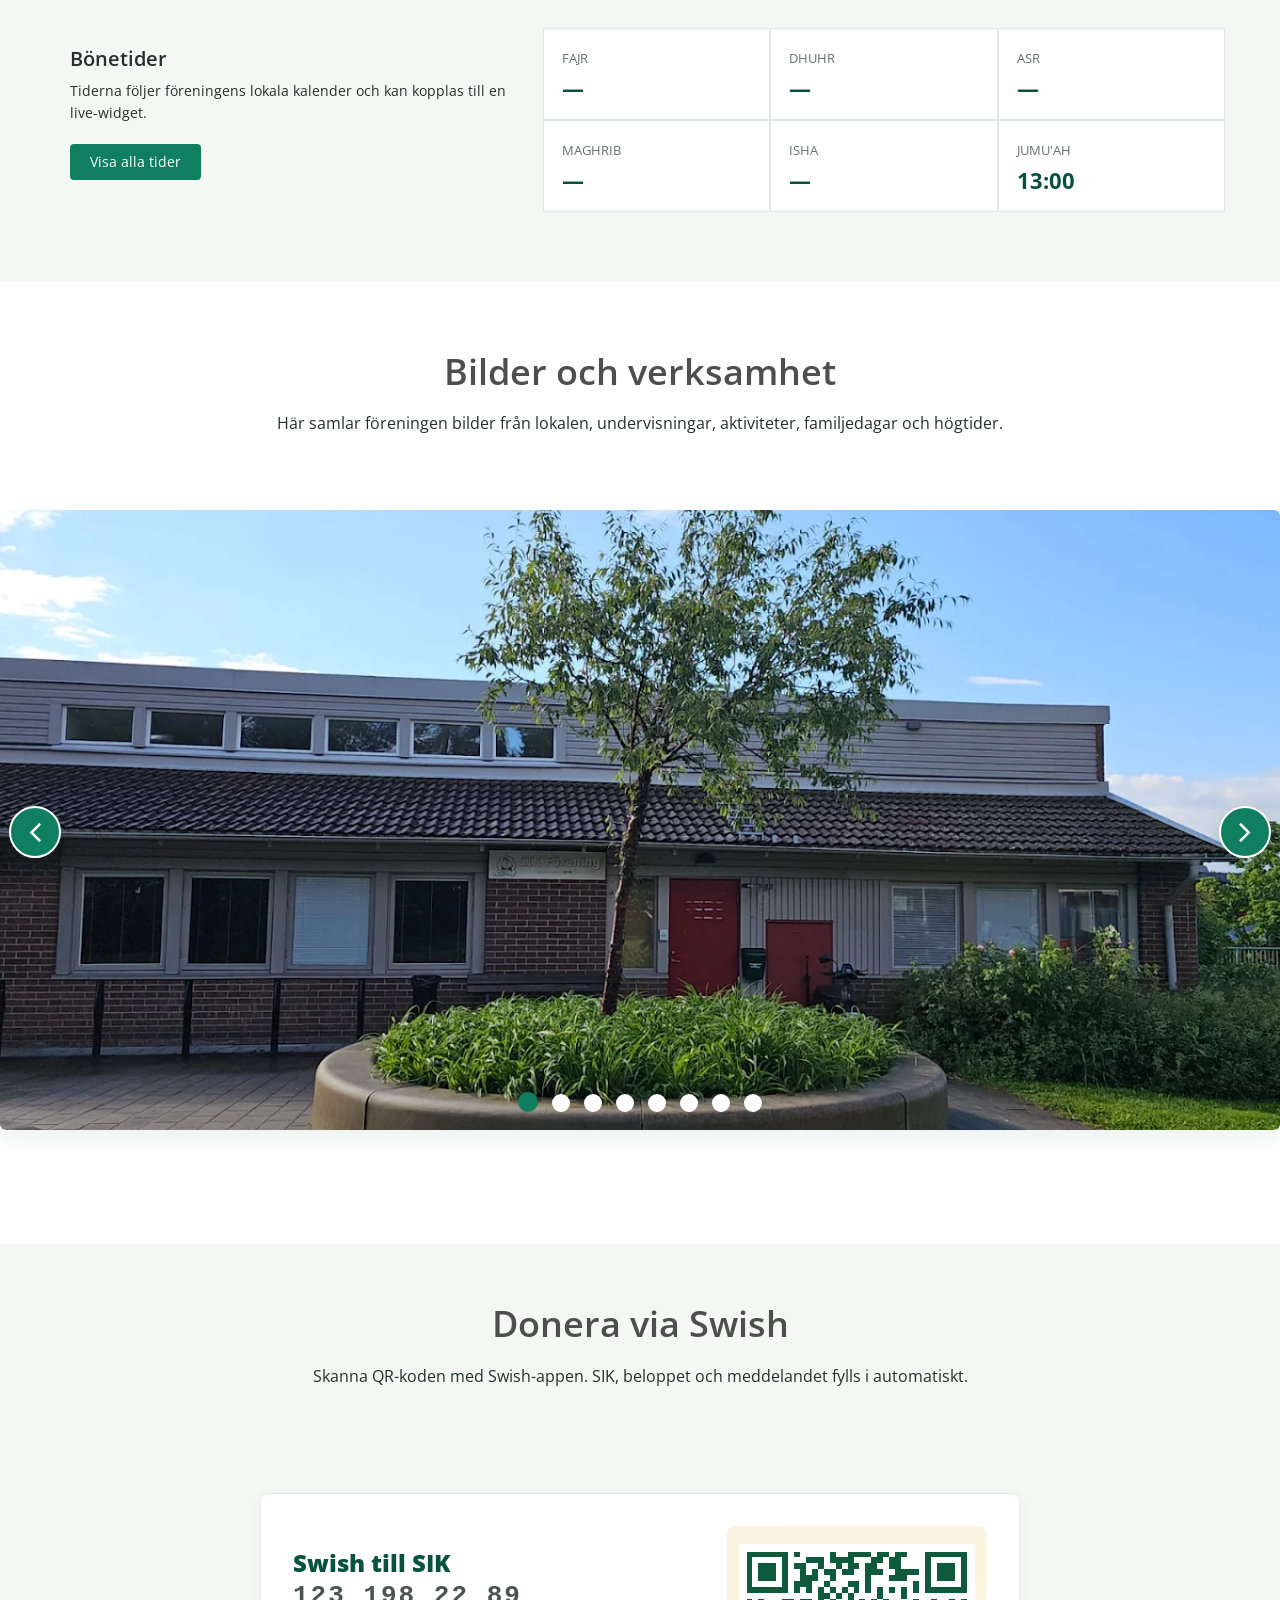
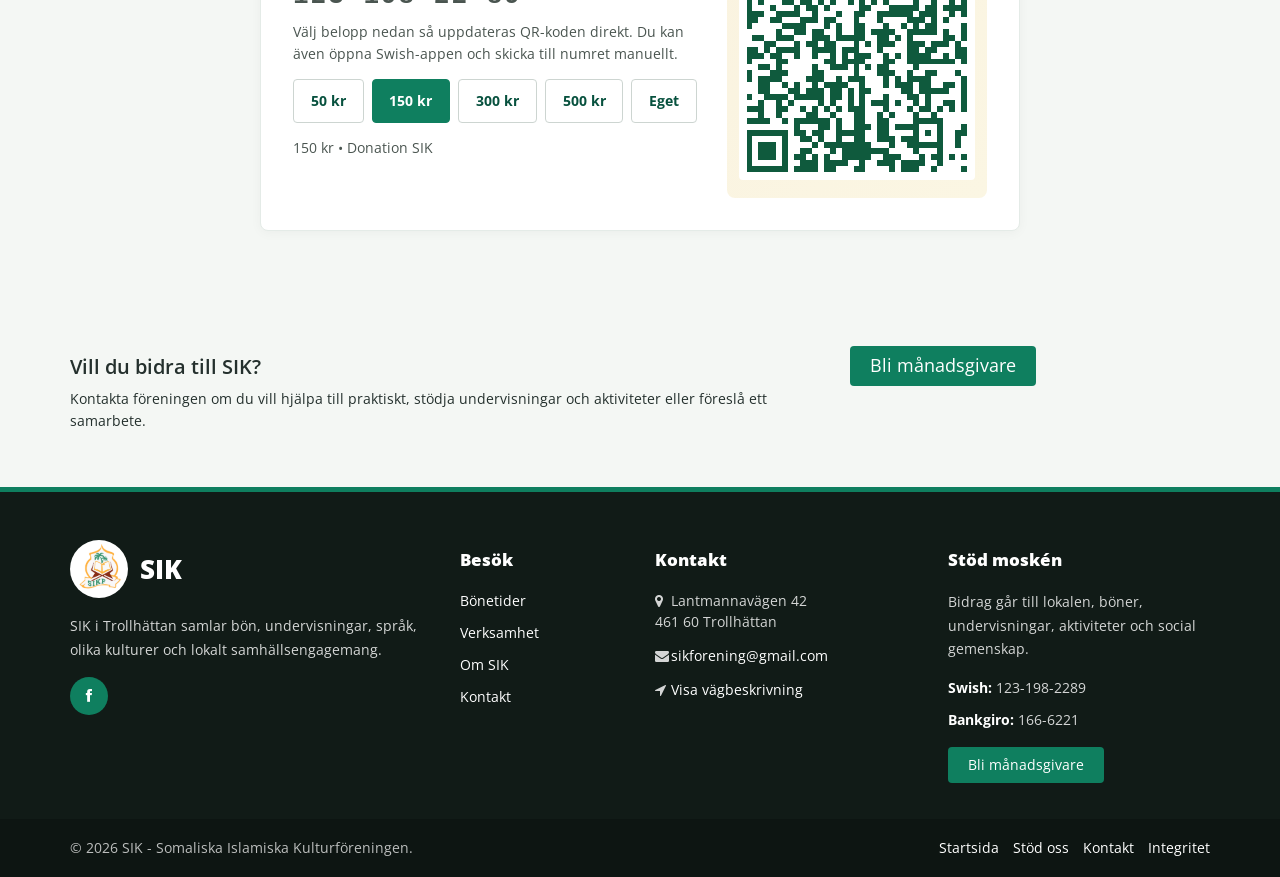
==== commit 1273a02f: "Clean gallery overlays and neutralize image wording" ====
--- a/index.html
+++ b/index.html
@@ -256,7 +256,7 @@
 </div>
 <div class="item">
 <div class="sik-carousel-card">
-<div class="recent-work-wrap"><img class="img-responsive" src="images/portfolio/Imamen.jpg" alt="Imamen i moskén"><div class="overlay"><div class="recent-work-inner"><h3><a href="portfolio.html">Kunskap</a></h3><p>Koranen, islam och föreläsningar.</p><a class="preview" href="images/portfolio/Imamen.jpg" rel="prettyPhoto"><i class="fa fa-eye"></i> Visa</a></div></div></div>
+<div class="recent-work-wrap"><img class="img-responsive" src="images/portfolio/Undervisningar.jpg" alt="Undervisning och föreläsning i lokalen"><div class="overlay"><div class="recent-work-inner"><h3><a href="portfolio.html">Kunskap</a></h3><p>Koranen, islam och föreläsningar.</p><a class="preview" href="images/portfolio/Undervisningar.jpg" rel="prettyPhoto"><i class="fa fa-eye"></i> Visa</a></div></div></div>
 </div>
 </div>
 <div class="item">
--- a/css/custom.css
+++ b/css/custom.css
@@ -351,9 +351,9 @@
 
 .sik-image-carousel .recent-work-wrap .overlay {
   align-items: center;
-  background: linear-gradient(90deg, rgba(8, 19, 16, 0.82), rgba(8, 19, 16, 0.45), rgba(8, 19, 16, 0.18));
-  display: flex;
-  opacity: 1;
+  background: transparent;
+  display: none;
+  opacity: 0;
 }
 
 .sik-image-carousel .recent-work-wrap .recent-work-inner {
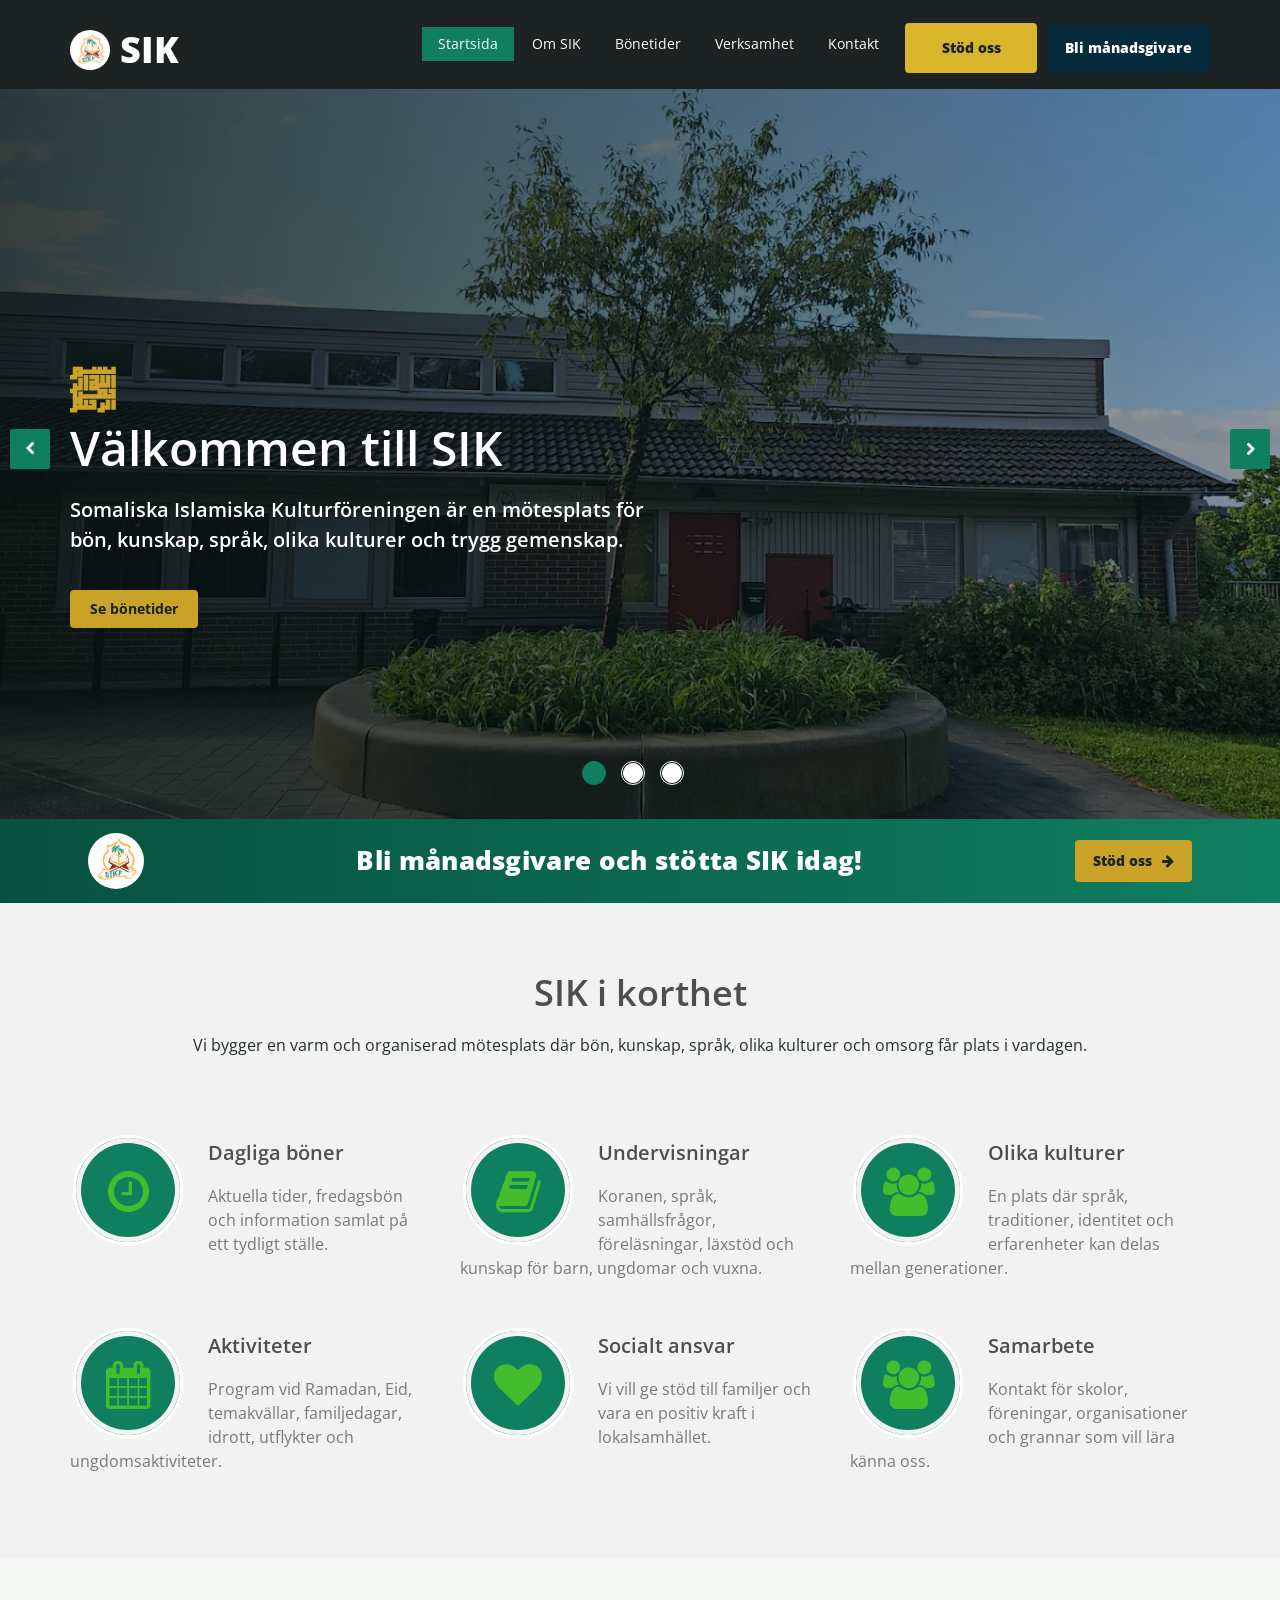
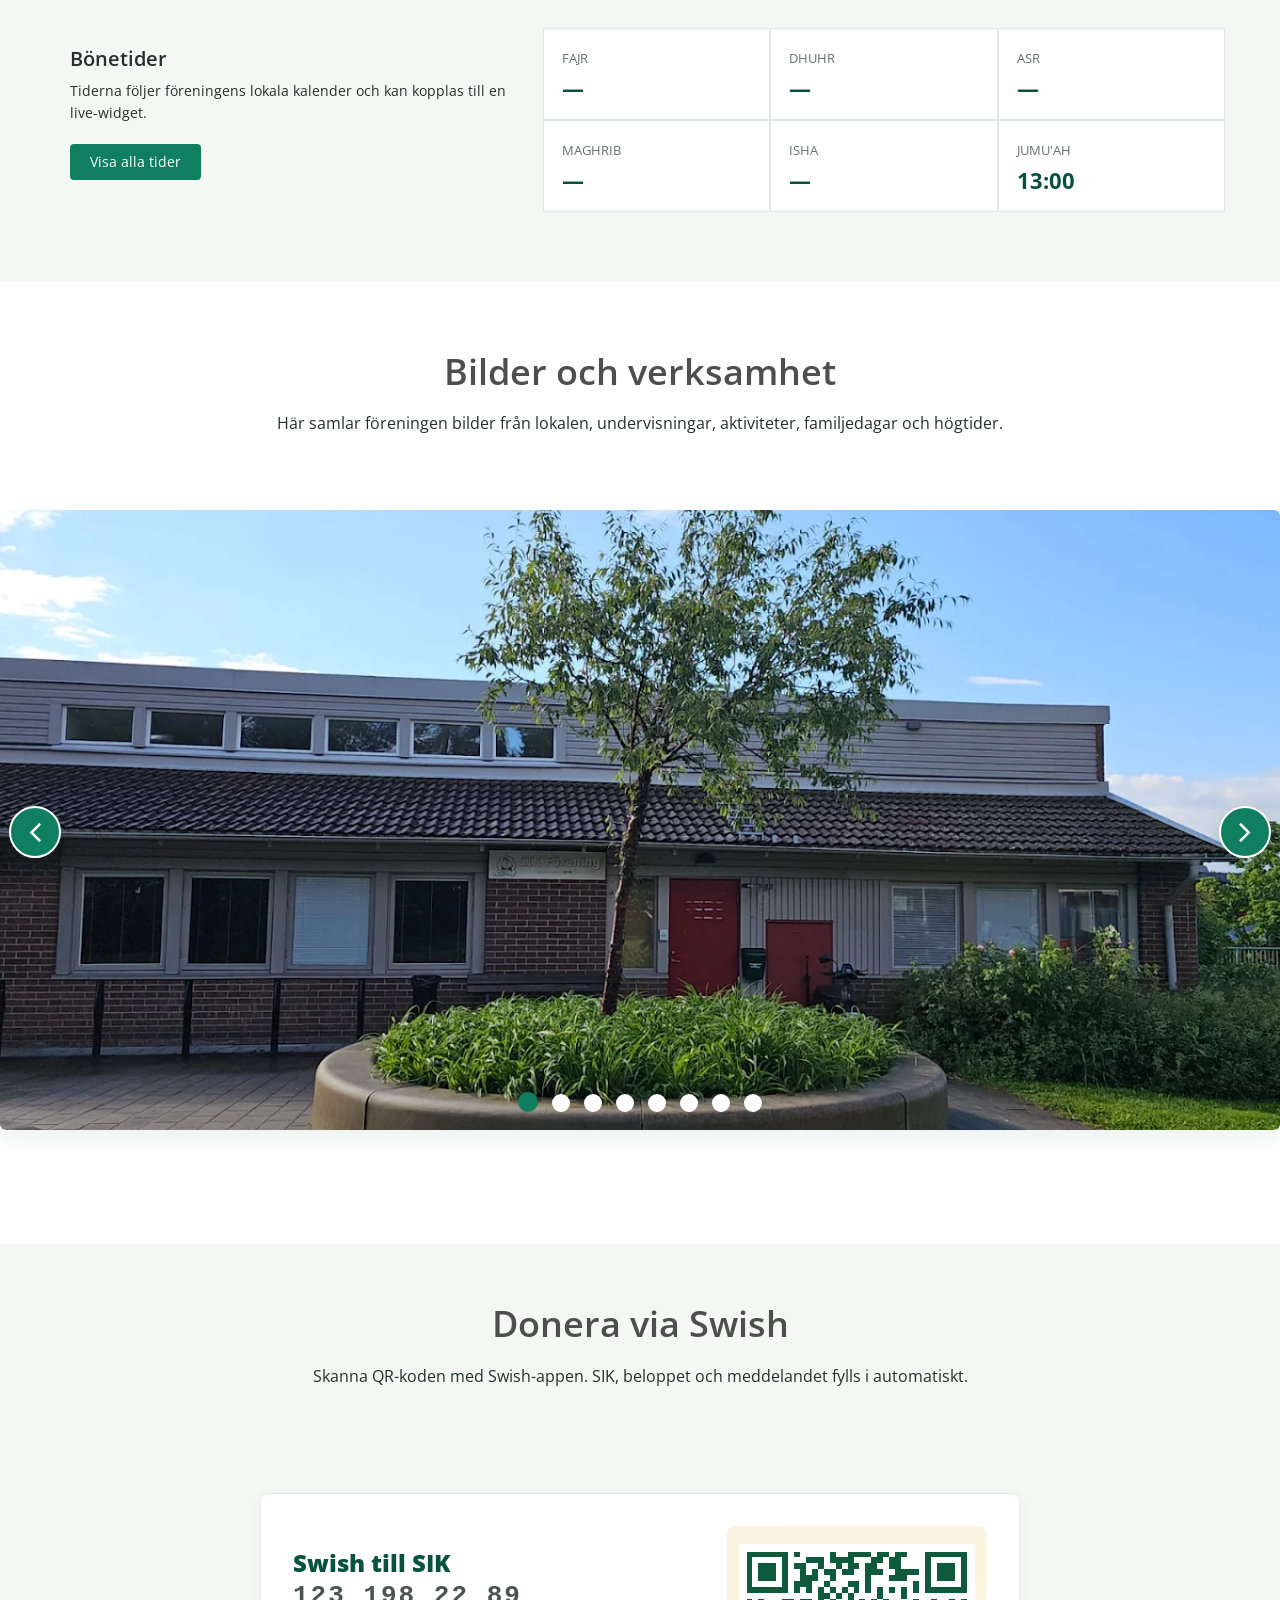
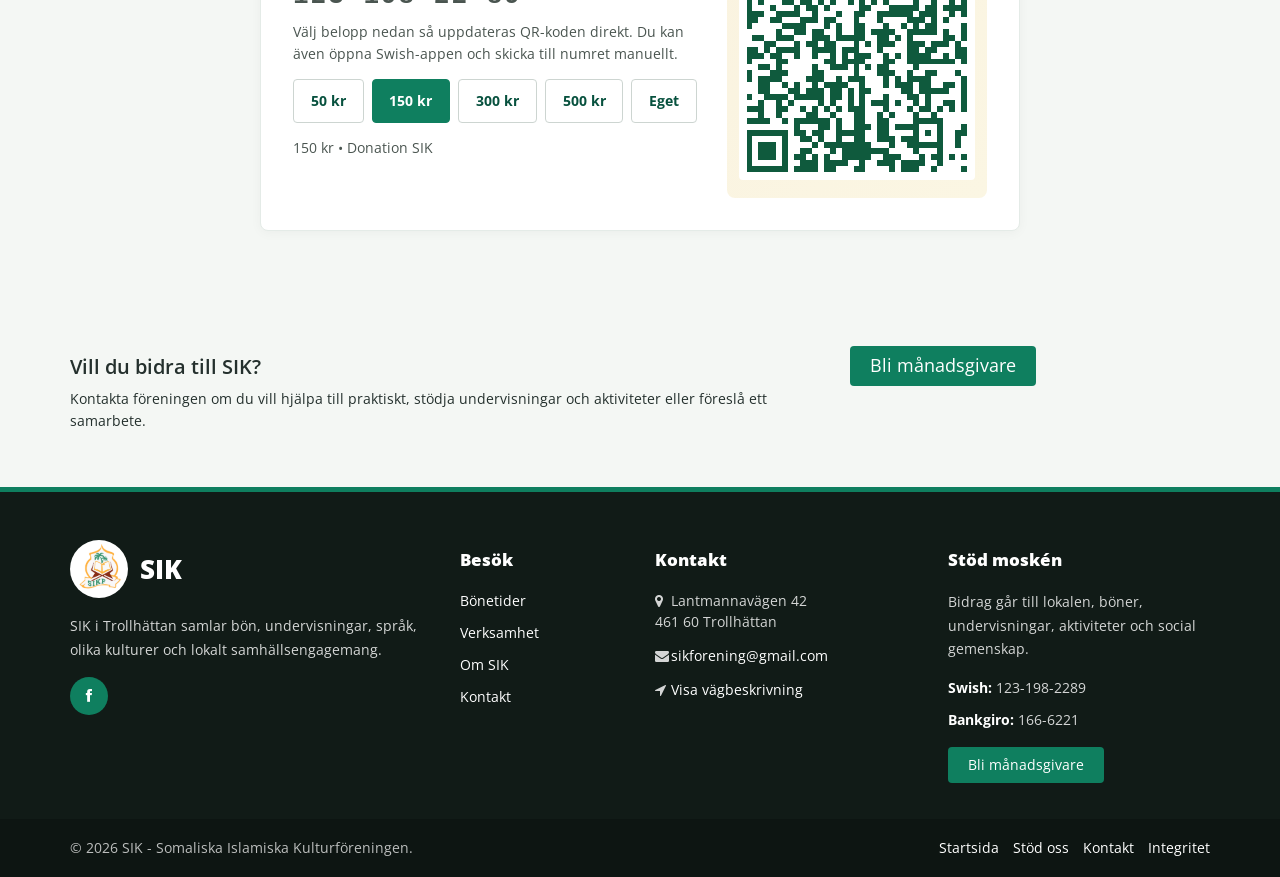
==== commit 71d02b38: "Add navbar donation CTAs" ====
--- a/index.html
+++ b/index.html
@@ -77,9 +77,9 @@
 <li><a href="about-us.html">Om SIK</a></li>
 <li><a href="prayers.html">Bönetider</a></li>
 <li><a href="portfolio.html">Verksamhet</a></li>
-<li><a href="stod-oss.html">Stöd oss</a></li>
+
 <li><a href="contact-us.html">Kontakt</a></li>
-</ul>
+<li class="nav-cta nav-cta-support"><a href="stod-oss.html">Stöd oss</a></li><li class="nav-cta nav-cta-donor"><a href="stod-oss.html#donor-flow">Bli månadsgivare</a></li></ul>
 </div>
 </div>
 </nav>
--- a/css/custom.css
+++ b/css/custom.css
@@ -119,6 +119,14 @@
     height: 34px;
     width: 34px;
   }
+  .navbar-inverse .navbar-nav > li > a {
+    display: block;
+    padding: 10px 16px;
+  }
+  .navbar-inverse .navbar-nav > li.nav-cta > a {
+    margin: 6px 15px;
+    min-width: 0;
+  }
 }
 
 body.sik-site {
@@ -133,6 +141,20 @@
 
 .navbar-inverse {
   background: rgba(20, 27, 25, 0.96);
+}
+
+.navbar-inverse .navbar-collapse {
+  padding-left: 0;
+  padding-right: 0;
+}
+
+.navbar-inverse .navbar-nav > li {
+  margin-left: 2px;
+}
+
+.navbar-inverse .navbar-nav > li > a {
+  padding-left: 16px;
+  padding-right: 16px;
 }
 
 .brand-text {
@@ -146,6 +168,60 @@
 .navbar-inverse .navbar-nav > .active > a:hover,
 .navbar-inverse .navbar-nav > .active > a:focus {
   background-color: var(--sik-green);
+}
+
+.navbar-inverse .navbar-nav > li.nav-cta {
+  padding-bottom: 0;
+}
+
+.navbar-inverse .navbar-nav > li.nav-cta > a {
+  border-radius: 4px;
+  font-weight: 800;
+  letter-spacing: 0;
+  margin-left: 8px;
+  margin-top: -4px;
+  min-width: 132px;
+  padding: 13px 18px;
+  text-align: center;
+}
+
+.navbar-inverse .navbar-nav > li.nav-cta-support > a,
+.navbar-inverse .navbar-nav > li.nav-cta-support.active > a,
+.navbar-inverse .navbar-nav > li.nav-cta-support.active > a:hover,
+.navbar-inverse .navbar-nav > li.nav-cta-support.active > a:focus {
+  background: #d8b52a;
+  color: #18211e;
+}
+
+.navbar-inverse .navbar-nav > li.nav-cta-donor > a {
+  animation: donorNavPulse 2.8s ease-in-out infinite;
+  background: #062b3a;
+  box-shadow: 0 0 0 rgba(6, 43, 58, 0);
+  color: #fff;
+}
+
+.navbar-inverse .navbar-nav > li.nav-cta-support > a:hover,
+.navbar-inverse .navbar-nav > li.nav-cta-support > a:focus {
+  background: #e5c947;
+  color: #18211e;
+}
+
+.navbar-inverse .navbar-nav > li.nav-cta-donor > a:hover,
+.navbar-inverse .navbar-nav > li.nav-cta-donor > a:focus {
+  animation-play-state: paused;
+  background: #0a3f54;
+  color: #fff;
+}
+
+@keyframes donorNavPulse {
+  0%, 100% {
+    box-shadow: 0 0 0 rgba(17, 123, 95, 0);
+    transform: translateY(0);
+  }
+  50% {
+    box-shadow: 0 0 18px rgba(17, 123, 95, 0.45);
+    transform: translateY(-1px);
+  }
 }
 
 a,
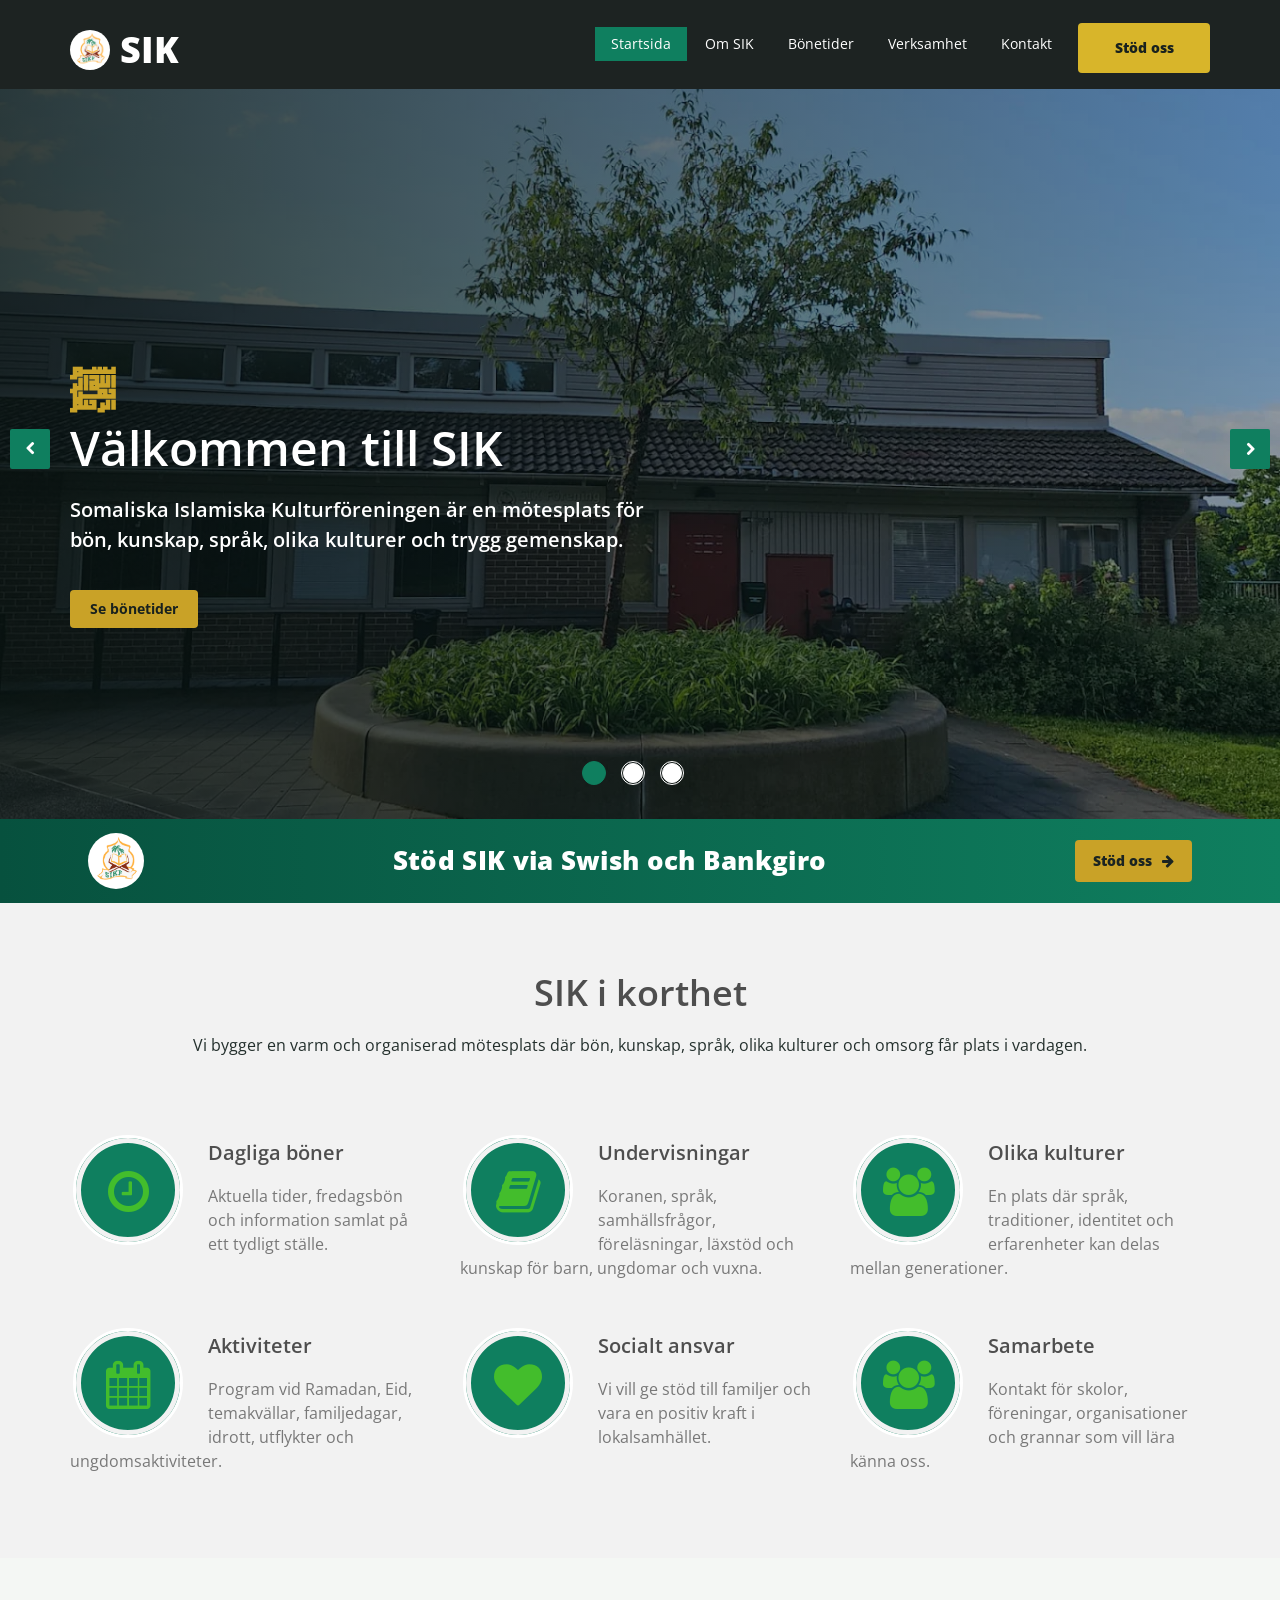
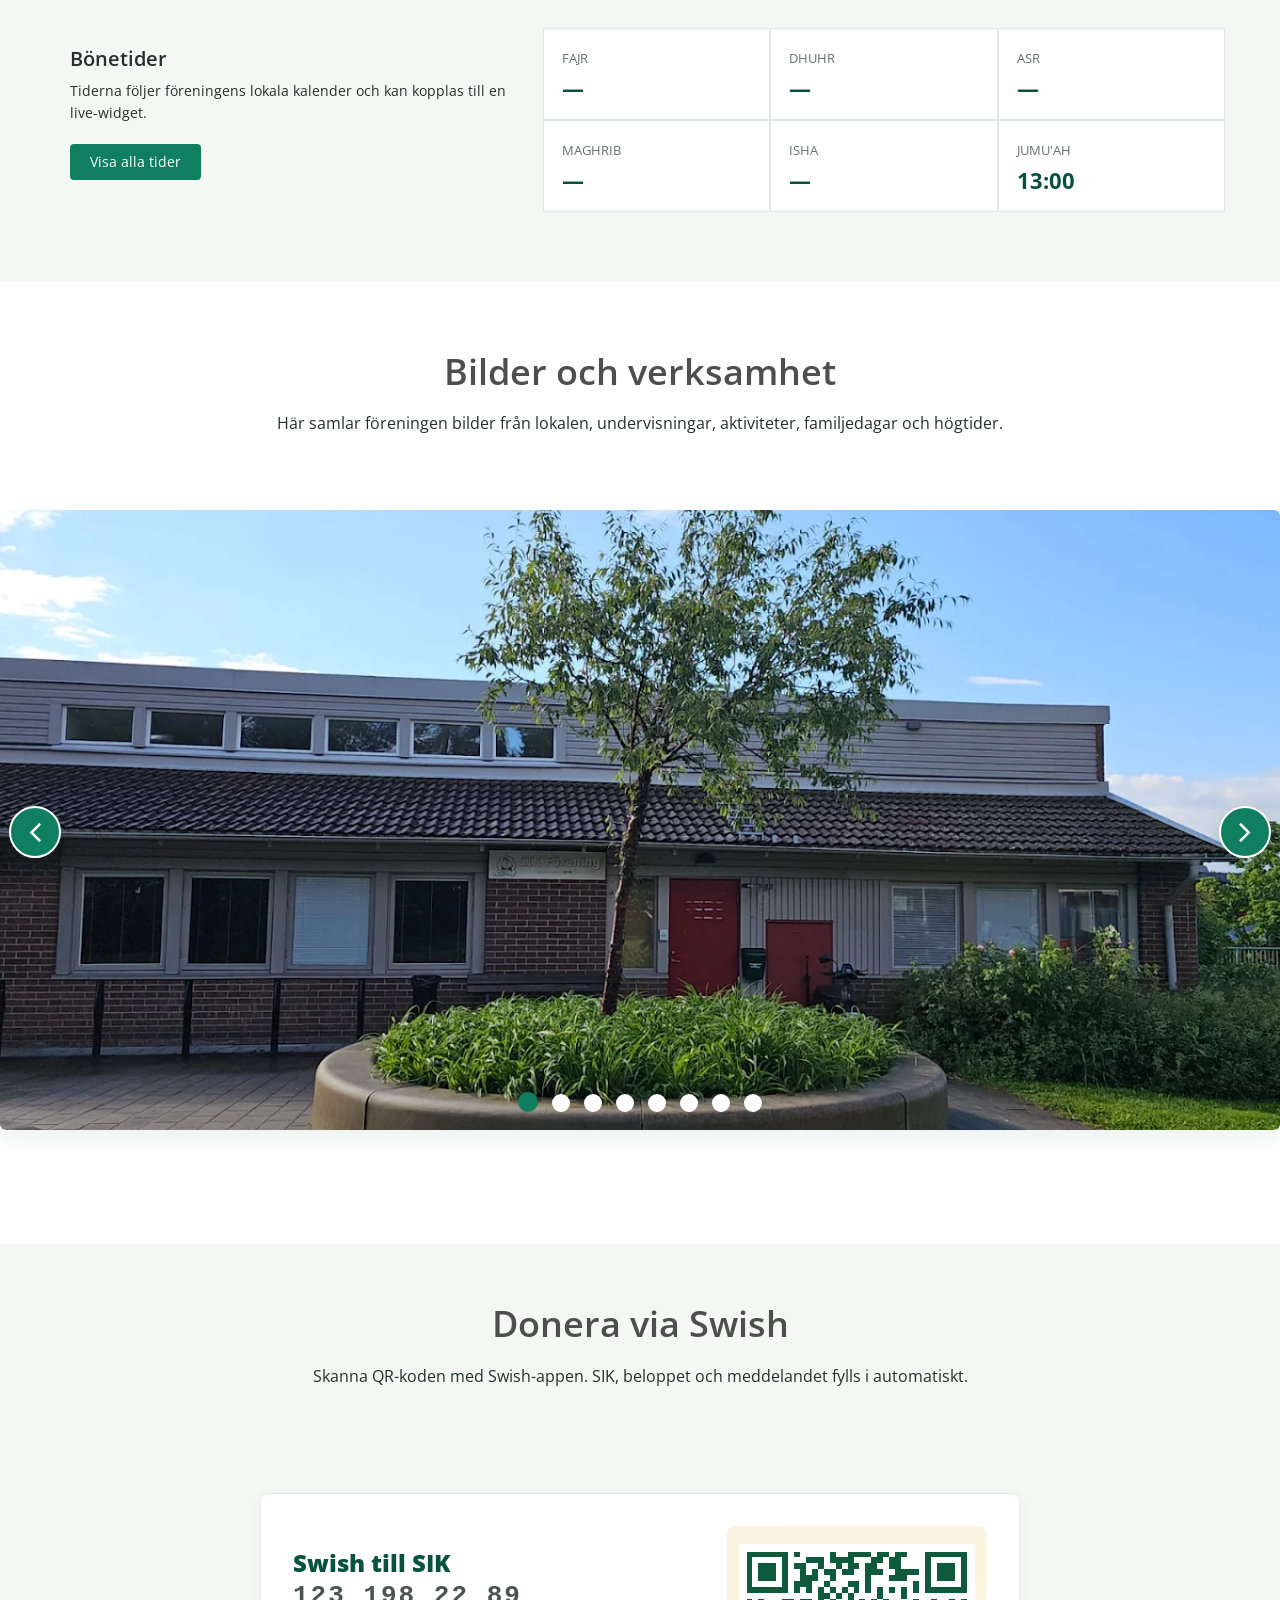
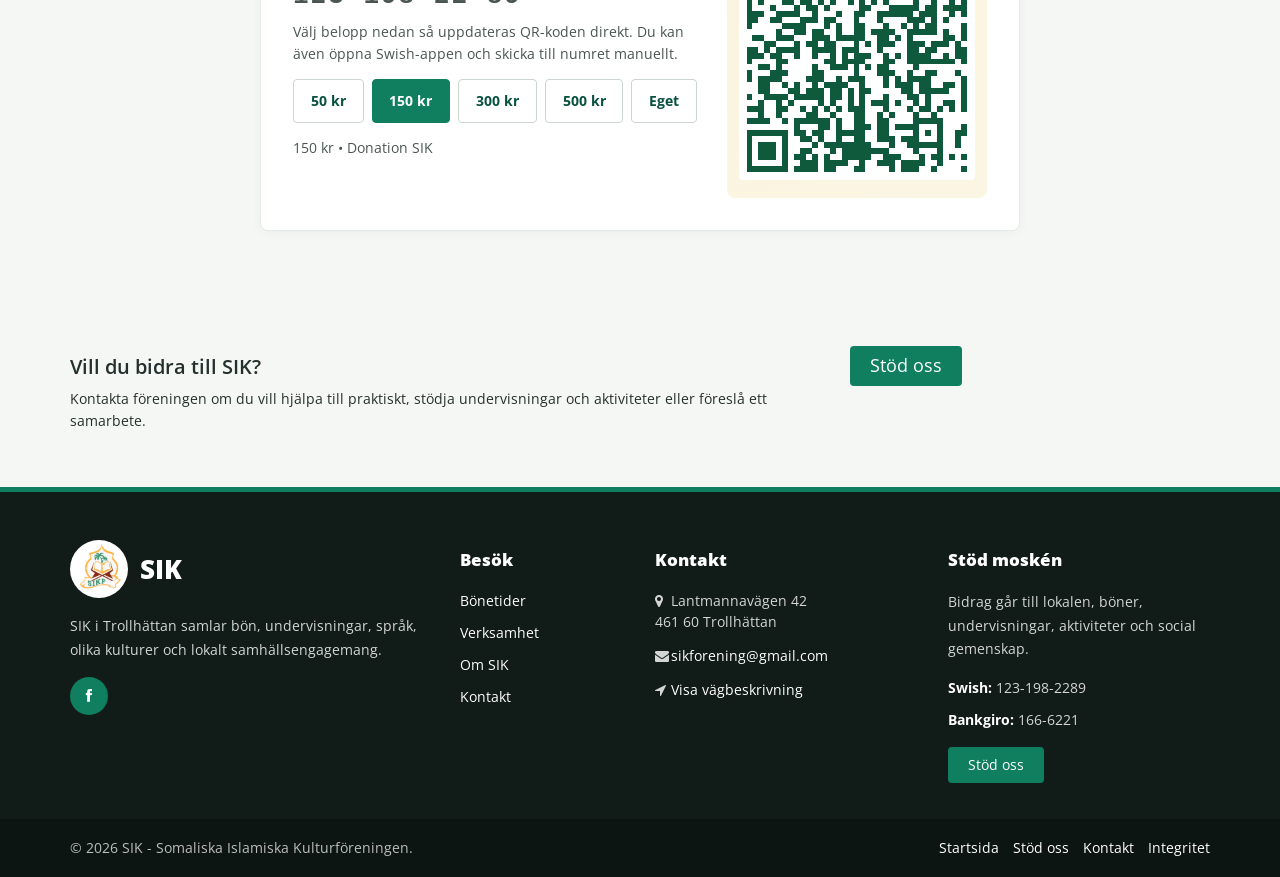
==== commit 7e67007b: "Temporarily hide monthly donor flow" ====
--- a/index.html
+++ b/index.html
@@ -141,10 +141,10 @@
 <a class="next hidden-xs" href="#main-slider-carousel" data-slide="next"><i class="fa fa-chevron-right"></i></a>
 </section>
 
-<a class="sik-donor-banner" href="stod-oss.html" aria-label="Bli månadsgivare och stötta SIK">
+<a class="sik-donor-banner" href="stod-oss.html#swish" aria-label="Stöd SIK via Swish eller Bankgiro">
 <div class="container">
 <span class="sik-donor-banner__logo"><img src="images/sik-real/facebook-profile.png" alt="SIK logotyp"></span>
-<span class="sik-donor-banner__text">Bli månadsgivare och stötta SIK idag!</span>
+<span class="sik-donor-banner__text">Stöd SIK via Swish och Bankgiro</span>
 <span class="sik-donor-banner__cta">Stöd oss <i class="fa fa-arrow-right"></i></span>
 </div>
 </a>
@@ -329,7 +329,7 @@
 <p>Kontakta föreningen om du vill hjälpa till praktiskt, stödja undervisningar och aktiviteter eller föreslå ett samarbete.</p>
 </div>
 <div class="col-md-4 text-md-right">
-<a class="btn btn-primary btn-lg" href="stod-oss.html">Bli månadsgivare</a>
+<a class="btn btn-primary btn-lg" href="stod-oss.html">Stöd oss</a>
 </div>
 </div>
 </div>
@@ -368,7 +368,7 @@
 <li><strong>Swish:</strong> 123-198-2289</li>
 <li><strong>Bankgiro:</strong> 166-6221</li>
 </ul>
-<a class="btn btn-primary" href="stod-oss.html">Bli månadsgivare</a>
+<a class="btn btn-primary" href="stod-oss.html">Stöd oss</a>
 </div>
 </div>
 </div>
--- a/css/custom.css
+++ b/css/custom.css
@@ -183,6 +183,11 @@
   min-width: 132px;
   padding: 13px 18px;
   text-align: center;
+}
+
+.sik-temporary-hidden,
+.navbar-inverse .navbar-nav > li.nav-cta-donor {
+  display: none !important;
 }
 
 .navbar-inverse .navbar-nav > li.nav-cta-support > a,
